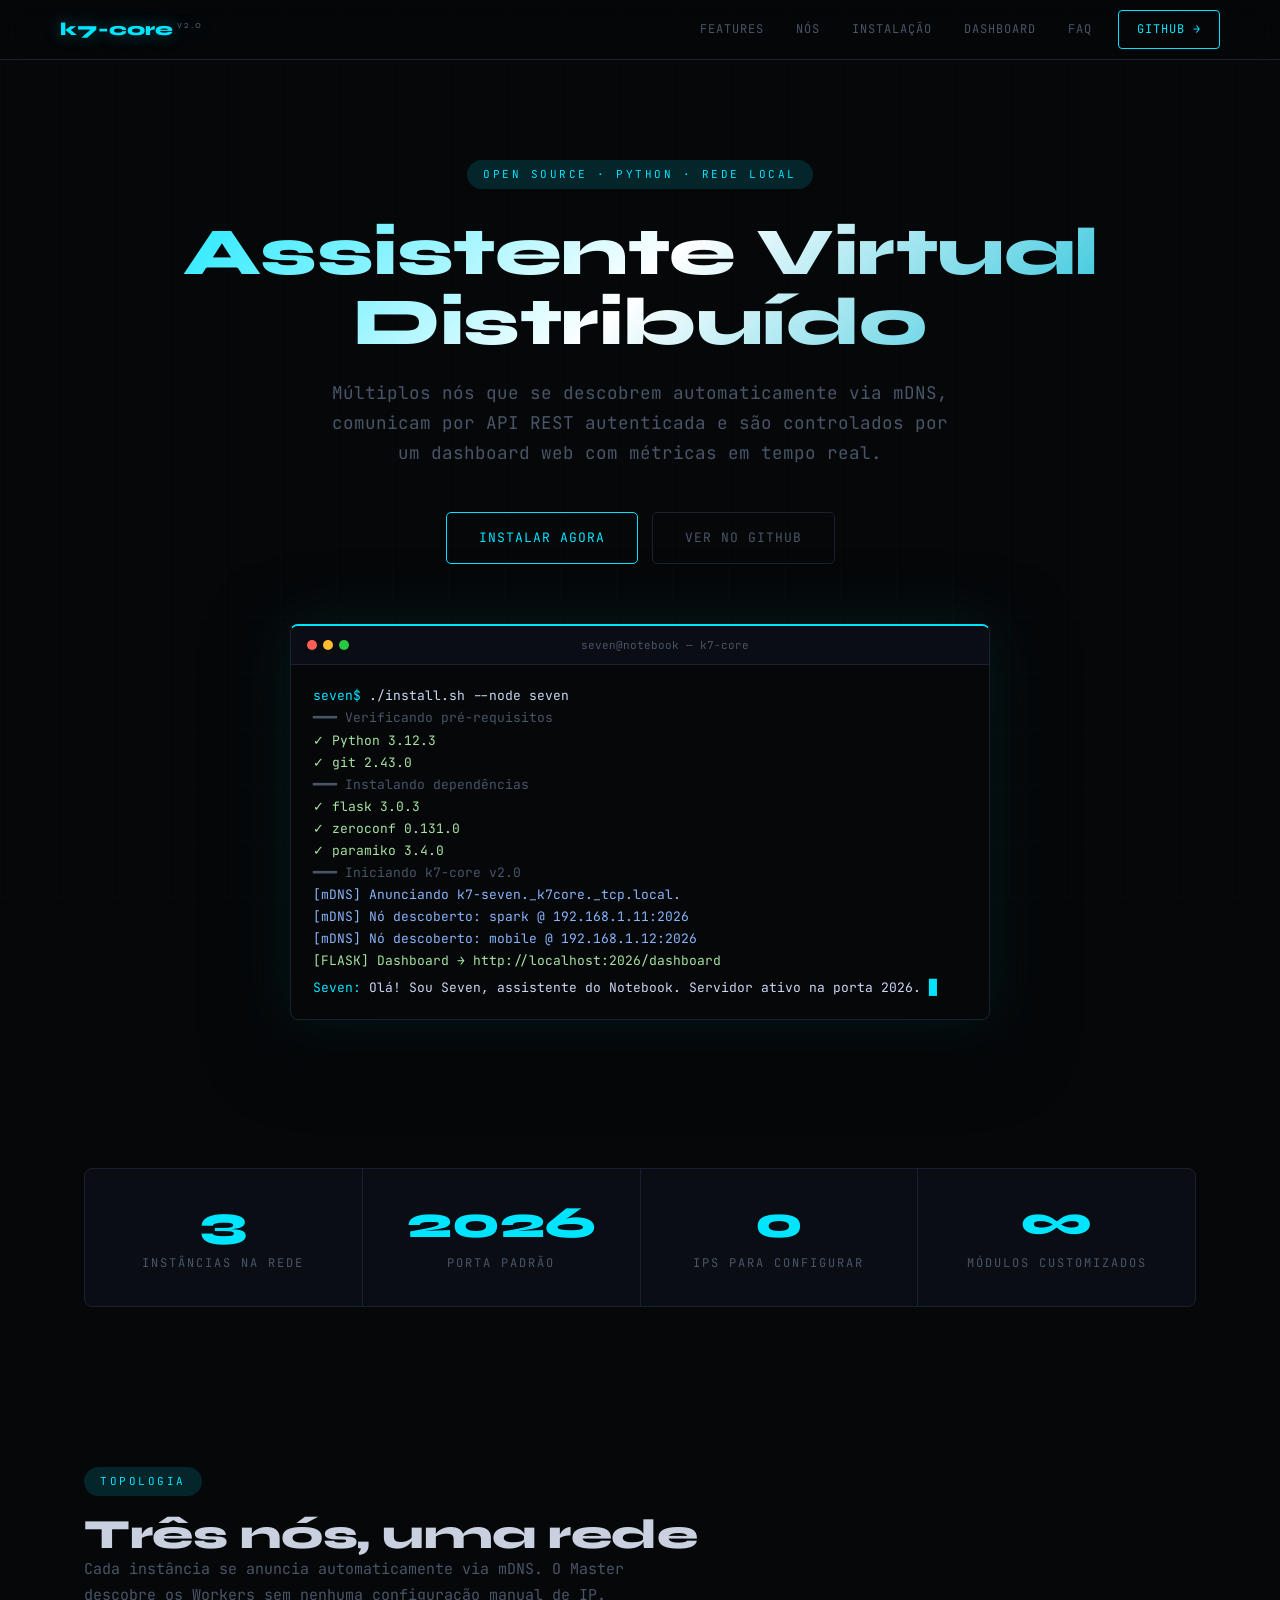
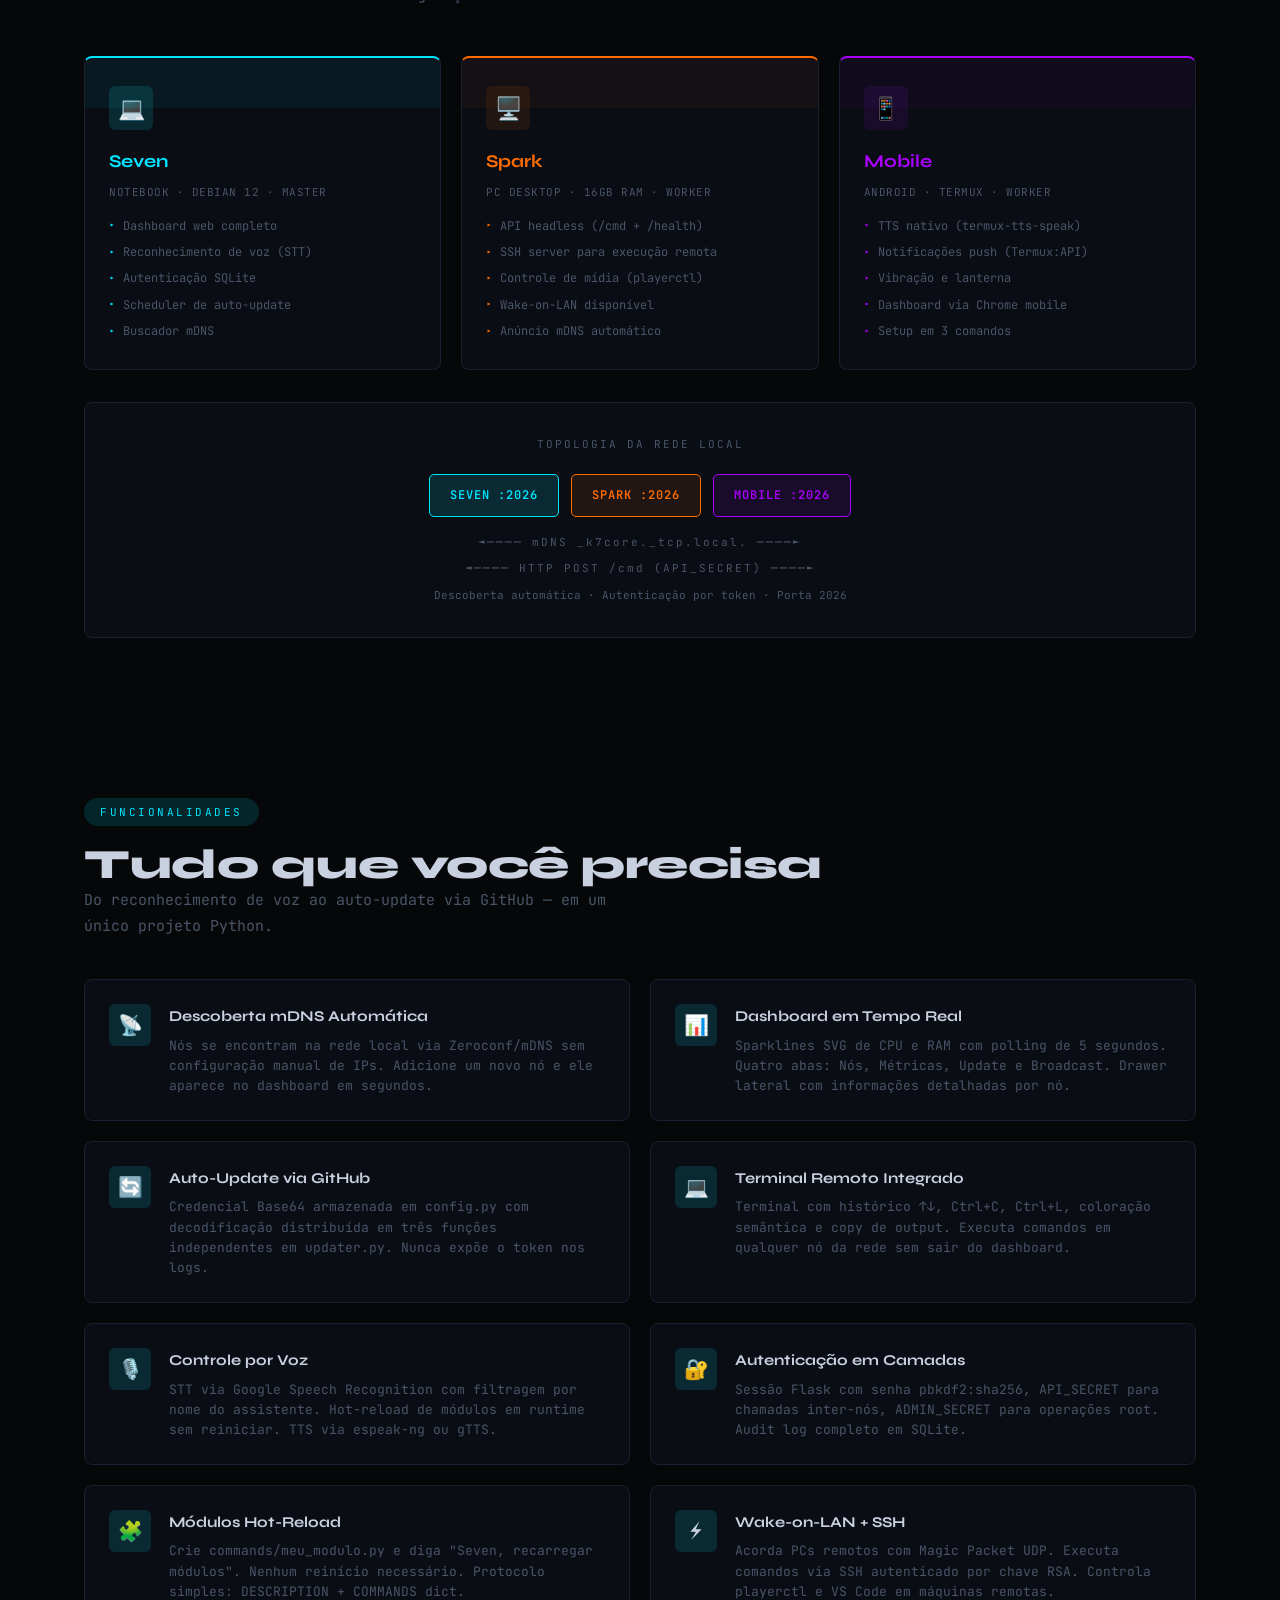
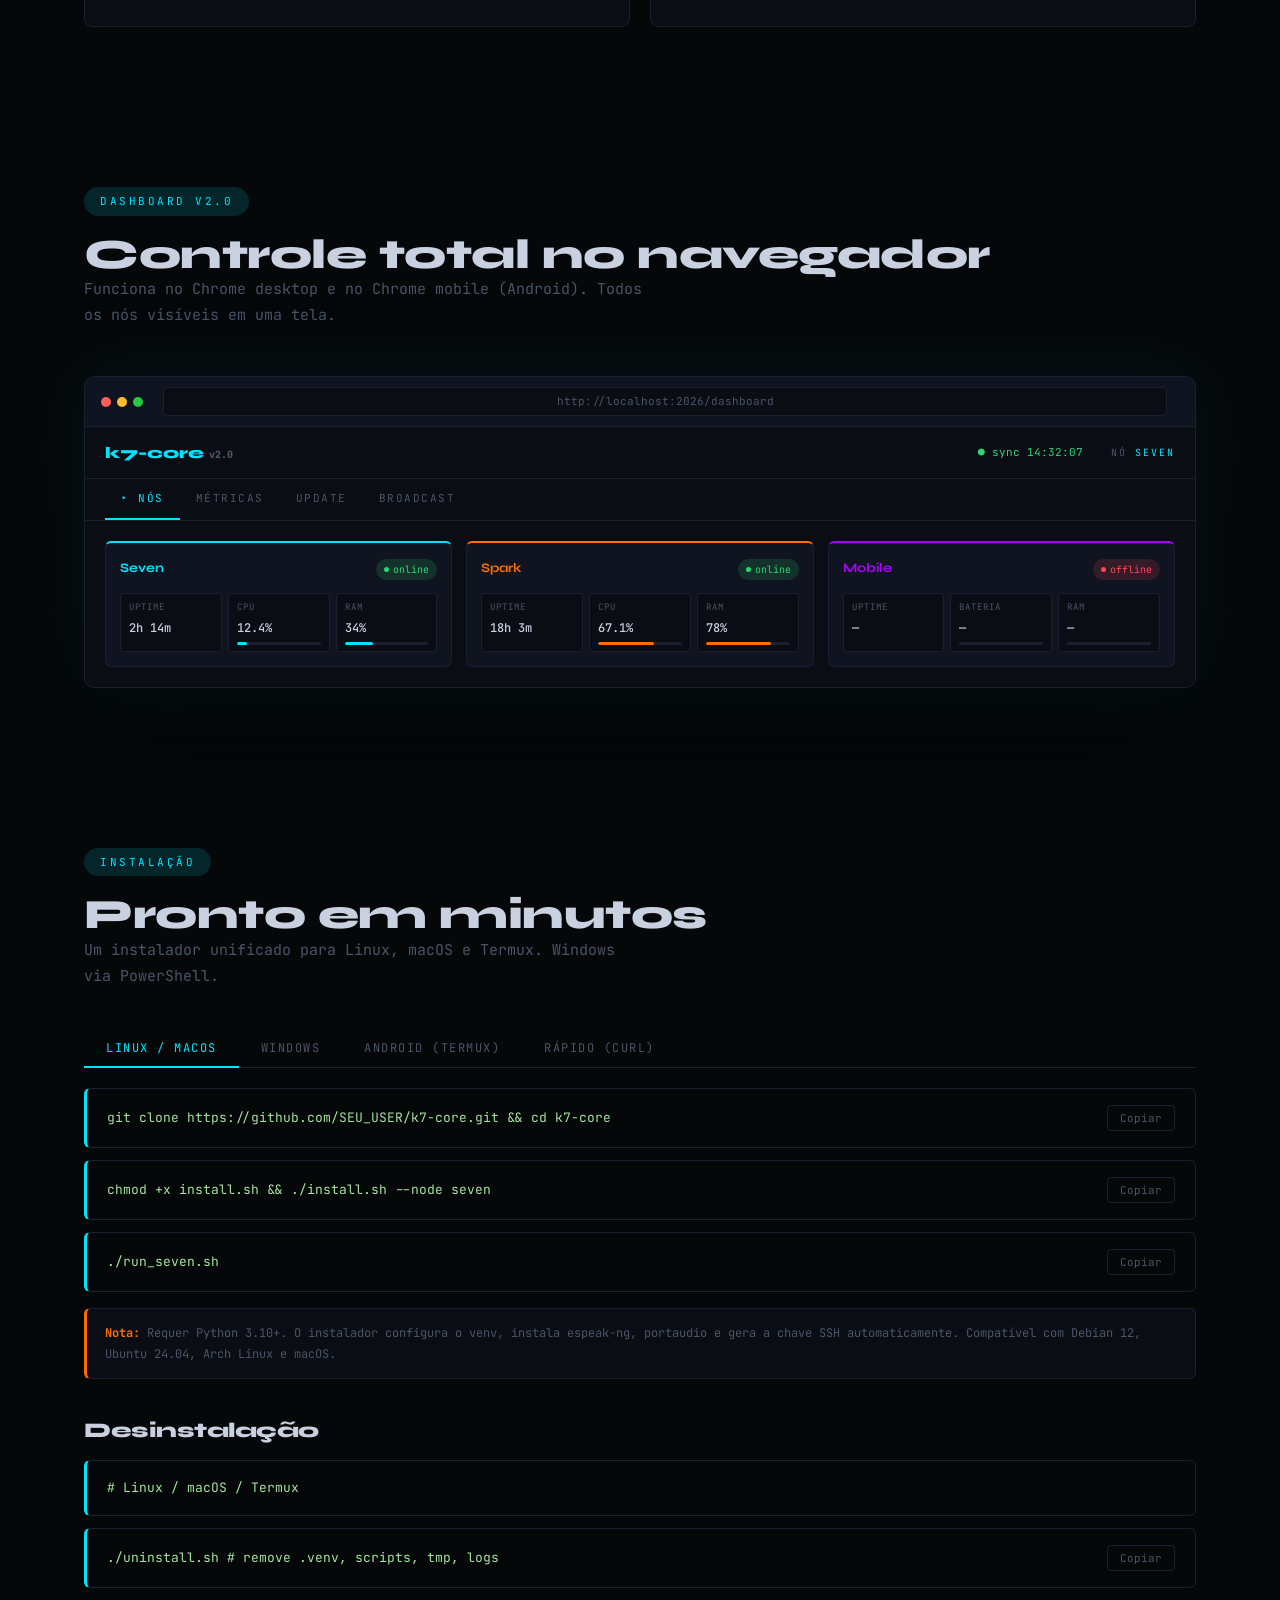
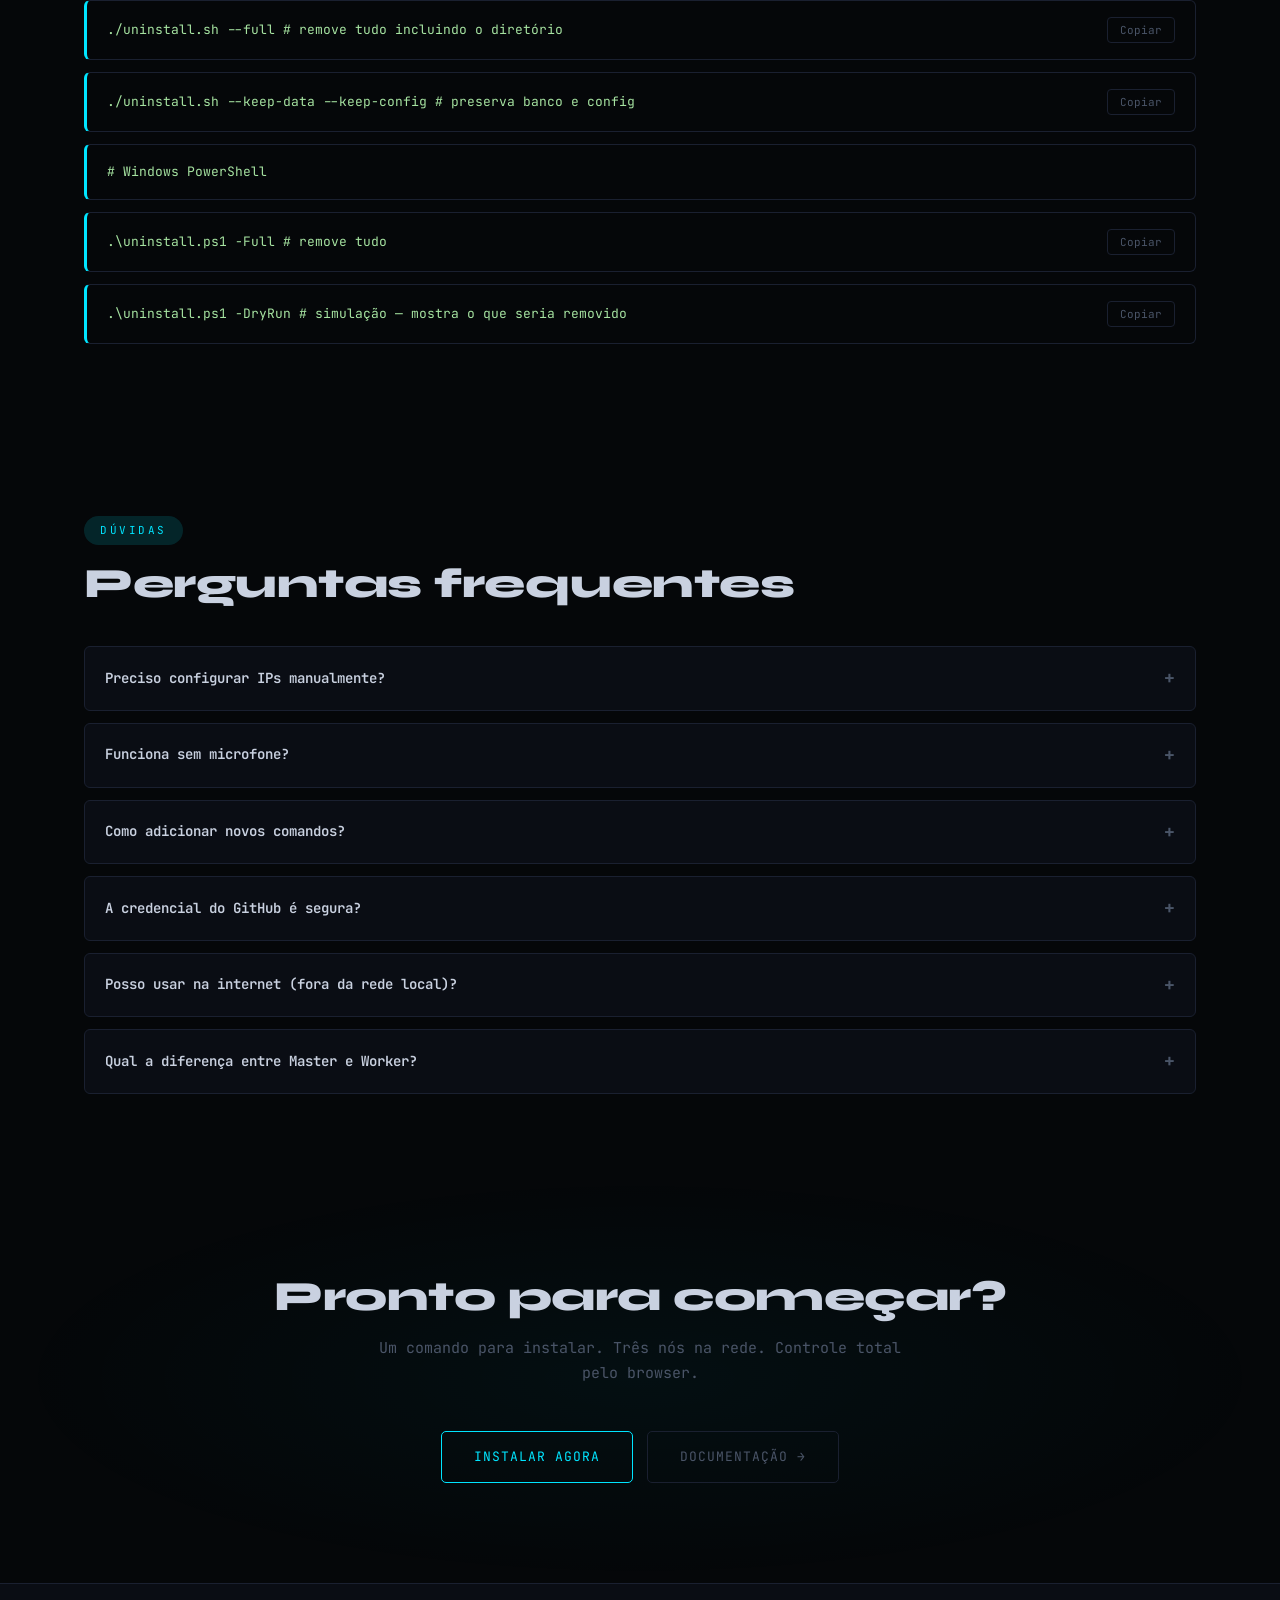
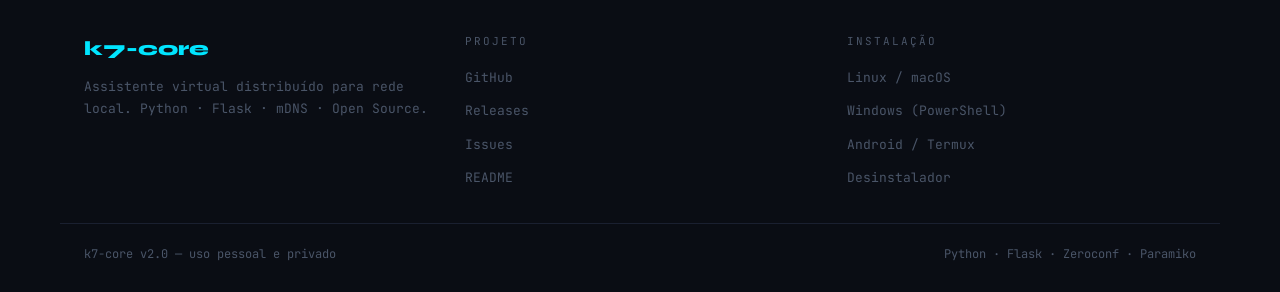
==== index.html @ 5fc17e89 "Add files via upload" ====
<!DOCTYPE html>
<html lang="pt-BR">
<head>
<meta charset="UTF-8">
<meta name="viewport" content="width=device-width, initial-scale=1.0">
<meta name="description" content="k7-core v2.0 — Assistente virtual distribuído com descoberta automática via mDNS, dashboard web em tempo real e auto-update via GitHub.">
<meta property="og:title" content="k7-core v2.0 — Assistente Virtual Distribuído">
<meta property="og:description" content="Sistema de assistentes de voz em rede local. mDNS discovery, dashboard web, terminal remoto, auto-update GitHub.">
<meta property="og:type" content="website">
<meta name="theme-color" content="#080a0f">
<title>k7-core v2.0 — Assistente Virtual Distribuído</title>
<link rel="preconnect" href="https://fonts.googleapis.com">
<link href="https://fonts.googleapis.com/css2?family=Syne:wght@400;600;700;800&family=JetBrains+Mono:wght@400;500;600&display=swap" rel="stylesheet">
<style>
/* ── Reset ── */
*,*::before,*::after{box-sizing:border-box;margin:0;padding:0}

/* ── Tokens ── */
:root{
  --bg:   #050709;
  --bg2:  #0a0d14;
  --bg3:  #0f1420;
  --cyan:    #00E5FF;
  --cyan-d:  #00B8D4;
  --cyan-g:  #00E5FF22;
  --orange:  #FF6D00;
  --orange-g:#FF6D0018;
  --violet:  #AA00FF;
  --violet-g:#AA00FF18;
  --text:    #c9d1e0;
  --muted:   #4a5568;
  --border:  #1a2030;
  --success: #2ed573;
  --danger:  #ff4757;
  --fh: 'Syne', sans-serif;
  --fm: 'JetBrains Mono', monospace;
}

html{scroll-behavior:smooth}
body{
  background:var(--bg);
  color:var(--text);
  font-family:var(--fm);
  font-size:15px;
  line-height:1.7;
  overflow-x:hidden;
}

/* ── Grid background ── */
body::before{
  content:'';
  position:fixed;inset:0;
  background-image:
    linear-gradient(rgba(0,229,255,.018) 1px, transparent 1px),
    linear-gradient(90deg, rgba(0,229,255,.018) 1px, transparent 1px);
  background-size:56px 56px;
  pointer-events:none;
  z-index:0;
}

/* ── Glows ── */
.glow-cyan   { box-shadow: 0 0 60px #00E5FF30, 0 0 120px #00E5FF10; }
.glow-orange { box-shadow: 0 0 60px #FF6D0030, 0 0 120px #FF6D0010; }
.glow-violet { box-shadow: 0 0 60px #AA00FF30, 0 0 120px #AA00FF10; }

/* ── Typography ── */
h1,h2,h3,h4{font-family:var(--fh);font-weight:800;letter-spacing:-.5px}
h1{font-size:clamp(2.4rem,6vw,4.2rem);line-height:1.05}
h2{font-size:clamp(1.6rem,4vw,2.6rem);line-height:1.1}
h3{font-size:1.3rem;line-height:1.2}
p{color:var(--muted);max-width:62ch}

a{color:var(--cyan);text-decoration:none}
a:hover{text-decoration:underline}

code,pre{font-family:var(--fm)}
pre{
  background:var(--bg2);border:1px solid var(--border);
  border-left:3px solid var(--cyan);
  border-radius:6px;padding:18px 20px;
  font-size:13px;line-height:1.6;
  overflow-x:auto;color:#a6e3a1;
}

/* ── Layout ── */
.container{max-width:1160px;margin:0 auto;padding:0 24px}
section{padding:80px 0;position:relative;z-index:1}

/* ── NAV ── */
nav{
  position:fixed;top:0;left:0;right:0;z-index:100;
  background:rgba(5,7,9,.85);border-bottom:1px solid var(--border);
  backdrop-filter:blur(12px);
  padding:0 24px;height:60px;
  display:flex;align-items:center;
}
.nav-inner{
  max-width:1160px;margin:0 auto;width:100%;
  display:flex;align-items:center;gap:0;
}
.nav-logo{
  font-family:var(--fh);font-weight:800;font-size:18px;
  color:var(--cyan);text-shadow:0 0 16px #00E5FF60;
  margin-right:auto;
}
.nav-logo sup{font-size:10px;letter-spacing:2px;color:var(--muted);font-weight:400;vertical-align:super;margin-left:4px}
.nav-links{display:flex;gap:4px;align-items:center}
.nav-links a{
  padding:7px 14px;border-radius:4px;
  font-size:12px;letter-spacing:1px;text-transform:uppercase;
  color:var(--muted);transition:color .2s,background .2s;
}
.nav-links a:hover{color:var(--text);background:var(--bg2);text-decoration:none}
.nav-btn{
  margin-left:12px;
  padding:8px 18px;border:1px solid var(--cyan);border-radius:4px;
  font-size:12px;letter-spacing:1px;text-transform:uppercase;
  color:var(--cyan);transition:all .2s;
}
.nav-btn:hover{background:var(--cyan-g);box-shadow:0 0 14px #00E5FF40;text-decoration:none}

/* ── HERO ── */
#hero{
  padding:160px 0 100px;
  text-align:center;
  position:relative;z-index:1;
}
.hero-label{
  display:inline-block;
  padding:5px 16px;margin-bottom:28px;
  border:1px solid var(--cyan)44;border-radius:20px;
  background:var(--cyan-g);
  font-size:11px;letter-spacing:2.5px;text-transform:uppercase;
  color:var(--cyan);
}
#hero h1{
  background:linear-gradient(135deg, var(--cyan) 0%, #fff 50%, var(--cyan-d) 100%);
  -webkit-background-clip:text;-webkit-text-fill-color:transparent;
  background-clip:text;
  margin-bottom:20px;
}
.hero-sub{
  font-size:1.1rem;color:var(--muted);
  max-width:58ch;margin:0 auto 44px;
}
.hero-ctas{display:flex;gap:14px;justify-content:center;flex-wrap:wrap}
.btn-primary{
  padding:14px 32px;border-radius:5px;
  background:transparent;border:1px solid var(--cyan);
  color:var(--cyan);font-family:var(--fm);font-size:13px;
  letter-spacing:1px;text-transform:uppercase;cursor:pointer;
  transition:all .25s;
}
.btn-primary:hover{
  background:var(--cyan-g);box-shadow:0 0 24px #00E5FF44;
  text-decoration:none;
}
.btn-secondary{
  padding:14px 32px;border-radius:5px;
  background:transparent;border:1px solid var(--border);
  color:var(--muted);font-family:var(--fm);font-size:13px;
  letter-spacing:1px;text-transform:uppercase;cursor:pointer;
  transition:all .25s;
}
.btn-secondary:hover{border-color:var(--text);color:var(--text);text-decoration:none}

/* Terminal hero */
.hero-terminal{
  margin:60px auto 0;max-width:700px;
  background:#050709;border:1px solid var(--border);
  border-top:2px solid var(--cyan);border-radius:8px;
  overflow:hidden;text-align:left;
  box-shadow:0 0 60px #00E5FF18,0 20px 80px rgba(0,0,0,.6);
}
.term-bar{
  background:var(--bg2);border-bottom:1px solid var(--border);
  padding:10px 16px;display:flex;align-items:center;gap:8px;
}
.term-dots{display:flex;gap:6px}
.term-dots span{width:10px;height:10px;border-radius:50%}
.term-dots span:nth-child(1){background:#ff5f57}
.term-dots span:nth-child(2){background:#febc2e}
.term-dots span:nth-child(3){background:#28c840}
.term-title-text{flex:1;text-align:center;font-size:11px;color:var(--muted)}
.term-body{padding:20px 22px;font-size:13px;line-height:1.7}
.t-prompt{color:var(--cyan)}
.t-cmd   {color:#cdd6f4}
.t-out   {color:#a6e3a1}
.t-out2  {color:#89b4fa}
.t-dim   {color:var(--muted)}
.t-warn  {color:#f9e2af}

/* ── NODES SECTION ── */
.nodes-grid{
  display:grid;
  grid-template-columns:repeat(3,1fr);
  gap:20px;margin-top:48px;
}
.node-card{
  border-radius:8px;padding:28px 24px;
  border:1px solid var(--border);
  border-top:2px solid;
  background:var(--bg2);
  transition:transform .2s,box-shadow .25s;
  position:relative;overflow:hidden;
}
.node-card::before{
  content:'';position:absolute;top:0;left:0;right:0;height:50px;
  opacity:.4;pointer-events:none;
}
.node-card:hover{transform:translateY(-3px)}
.node-card.cyan  {border-top-color:var(--cyan);  }
.node-card.cyan::before  {background:var(--cyan-g)}
.node-card.orange{border-top-color:var(--orange); }
.node-card.orange::before{background:var(--orange-g)}
.node-card.violet{border-top-color:var(--violet); }
.node-card.violet::before{background:var(--violet-g)}
.node-card:hover.cyan  {box-shadow:0 0 30px #00E5FF22}
.node-card:hover.orange{box-shadow:0 0 30px #FF6D0022}
.node-card:hover.violet{box-shadow:0 0 30px #AA00FF22}
.node-icon{
  width:44px;height:44px;border-radius:6px;
  display:flex;align-items:center;justify-content:center;
  font-size:22px;margin-bottom:16px;
}
.node-icon.cyan  {background:var(--cyan-g);color:var(--cyan)}
.node-icon.orange{background:var(--orange-g);color:var(--orange)}
.node-icon.violet{background:var(--violet-g);color:var(--violet)}
.node-name{font-family:var(--fh);font-weight:700;font-size:18px;margin-bottom:6px}
.node-name.cyan  {color:var(--cyan)}
.node-name.orange{color:var(--orange)}
.node-name.violet{color:var(--violet)}
.node-spec{font-size:11px;color:var(--muted);margin-bottom:14px;letter-spacing:.5px}
.node-features{list-style:none;display:flex;flex-direction:column;gap:6px}
.node-features li{font-size:12px;color:var(--muted);display:flex;align-items:center;gap:8px}
.node-features li::before{content:'▸';font-size:10px}
.node-features li.cyan::before  {color:var(--cyan)}
.node-features li.orange::before{color:var(--orange)}
.node-features li.violet::before{color:var(--violet)}

/* ── FEATURES ── */
.features-grid{
  display:grid;grid-template-columns:repeat(2,1fr);
  gap:20px;margin-top:48px;
}
.feature-card{
  background:var(--bg2);border:1px solid var(--border);
  border-radius:8px;padding:24px;
  display:flex;gap:18px;
  transition:border-color .2s;
}
.feature-card:hover{border-color:var(--cyan)66}
.feature-icon{
  width:42px;height:42px;flex-shrink:0;
  background:var(--cyan-g);border:1px solid var(--cyan)33;
  border-radius:6px;display:flex;align-items:center;justify-content:center;
  font-size:20px;
}
.feature-title{font-family:var(--fh);font-weight:700;font-size:15px;color:var(--text);margin-bottom:6px}
.feature-desc{font-size:13px;color:var(--muted);line-height:1.55}

/* ── ARQUITETURA ── */
.arch-diagram{
  background:var(--bg2);border:1px solid var(--border);
  border-radius:8px;padding:32px;margin-top:40px;
  text-align:center;
}
.arch-row{display:flex;justify-content:center;gap:12px;flex-wrap:wrap;margin-bottom:16px}
.arch-node{
  padding:10px 20px;border-radius:5px;
  font-size:12px;font-weight:600;letter-spacing:1px;
  text-transform:uppercase;border:1px solid;
}
.arch-node.cyan  {border-color:var(--cyan);  color:var(--cyan);  background:var(--cyan-g)}
.arch-node.orange{border-color:var(--orange);color:var(--orange);background:var(--orange-g)}
.arch-node.violet{border-color:var(--violet);color:var(--violet);background:var(--violet-g)}
.arch-conn{color:var(--muted);font-size:11px;letter-spacing:2px;margin:8px 0}
.arch-label{font-size:11px;color:var(--muted);margin-top:4px}

/* ── INSTALL TABS ── */
.install-tabs{margin-top:40px}
.tab-header{display:flex;border-bottom:1px solid var(--border);margin-bottom:20px}
.tab-btn{
  padding:10px 22px;border:none;background:none;
  font-family:var(--fm);font-size:12px;letter-spacing:1.5px;
  text-transform:uppercase;color:var(--muted);cursor:pointer;
  border-bottom:2px solid transparent;transition:all .2s;
  position:relative;top:1px;
}
.tab-btn.active{color:var(--cyan);border-bottom-color:var(--cyan)}
.tab-btn:hover{color:var(--text)}
.tab-content{display:none}
.tab-content.active{display:block}
.cmd-block{
  background:#050709;border:1px solid var(--border);
  border-left:3px solid var(--cyan);border-radius:6px;
  padding:16px 20px;display:flex;justify-content:space-between;
  align-items:center;gap:14px;margin-bottom:12px;
}
.cmd-block code{font-size:13px;color:#a6e3a1;flex:1;word-break:break-all}
.copy-btn{
  background:none;border:1px solid var(--border);color:var(--muted);
  font-family:var(--fm);font-size:11px;padding:5px 12px;
  border-radius:4px;cursor:pointer;flex-shrink:0;
  transition:all .2s;
}
.copy-btn:hover{border-color:var(--cyan);color:var(--cyan)}
.install-note{
  background:var(--bg2);border:1px solid var(--border);border-left:3px solid var(--orange);
  border-radius:6px;padding:14px 18px;margin-top:16px;
  font-size:12px;color:var(--muted);
}
.install-note strong{color:var(--orange)}

/* ── DASHBOARD PREVIEW ── */
.preview-wrap{
  margin-top:48px;position:relative;
}
.preview-frame{
  background:var(--bg2);border:1px solid var(--border);
  border-radius:10px;overflow:hidden;
  box-shadow:0 0 80px #00E5FF14,0 30px 100px rgba(0,0,0,.7);
}
.preview-bar{
  background:var(--bg3);border-bottom:1px solid var(--border);
  padding:10px 16px;display:flex;align-items:center;gap:8px;
}
.preview-dots{display:flex;gap:6px}
.preview-dots span{width:10px;height:10px;border-radius:50%}
.preview-dots span:nth-child(1){background:#ff5f57}
.preview-dots span:nth-child(2){background:#febc2e}
.preview-dots span:nth-child(3){background:#28c840}
.preview-url{
  flex:1;text-align:center;
  background:var(--bg2);border:1px solid var(--border);
  border-radius:4px;padding:4px 12px;
  font-size:11px;color:var(--muted);margin:0 12px;
}
.preview-content{padding:0}
/* Mini dashboard mockup */
.mock-topbar{
  background:var(--bg2);border-bottom:1px solid var(--border);
  padding:12px 20px;display:flex;align-items:center;gap:12px;
}
.mock-logo{font-family:var(--fh);font-weight:800;color:var(--cyan);font-size:16px}
.mock-tabs{display:flex;gap:0;border-bottom:1px solid var(--border);padding:0 20px}
.mock-tab{
  padding:10px 16px;font-size:11px;letter-spacing:1.5px;text-transform:uppercase;
  color:var(--muted);border-bottom:2px solid transparent;
}
.mock-tab.active{color:var(--cyan);border-bottom-color:var(--cyan)}
.mock-cards{
  display:grid;grid-template-columns:repeat(3,1fr);gap:14px;padding:20px;
}
.mock-card{
  background:var(--bg3);border:1px solid var(--border);
  border-top:2px solid;border-radius:6px;padding:14px;
}
.mock-card.c{border-top-color:var(--cyan)}
.mock-card.o{border-top-color:var(--orange)}
.mock-card.v{border-top-color:var(--violet)}
.mock-card-name{font-family:var(--fh);font-weight:700;font-size:13px;margin-bottom:4px}
.mock-card-name.c{color:var(--cyan)}
.mock-card-name.o{color:var(--orange)}
.mock-card-name.v{color:var(--violet)}
.mock-badge{
  display:inline-flex;align-items:center;gap:4px;
  font-size:10px;padding:2px 8px;border-radius:20px;
}
.mock-badge.on{background:rgba(46,213,115,.15);color:var(--success)}
.mock-badge.off{background:rgba(255,71,87,.15);color:var(--danger)}
.mock-dot{width:5px;height:5px;border-radius:50%;background:currentColor}
.mock-stats{display:grid;grid-template-columns:repeat(3,1fr);gap:6px;margin-top:10px}
.mock-stat{background:var(--bg2);border:1px solid var(--border);border-radius:3px;padding:6px 8px}
.mock-stat-label{font-size:9px;letter-spacing:1px;text-transform:uppercase;color:var(--muted);margin-bottom:3px}
.mock-stat-val{font-size:12px;font-weight:500;color:var(--text)}
.mock-bar{height:3px;background:var(--border);border-radius:2px;margin-top:3px;overflow:hidden}
.mock-bar-fill{height:100%;border-radius:2px}

/* ── STATS ── */
.stats-grid{
  display:grid;grid-template-columns:repeat(4,1fr);
  gap:1px;background:var(--border);
  border:1px solid var(--border);border-radius:8px;
  overflow:hidden;margin-top:48px;
}
.stat-box{
  background:var(--bg2);padding:32px 24px;text-align:center;
}
.stat-num{
  font-family:var(--fh);font-weight:800;
  font-size:2.8rem;line-height:1;
  color:var(--cyan);margin-bottom:8px;
}
.stat-lbl{font-size:12px;letter-spacing:2px;text-transform:uppercase;color:var(--muted)}

/* ── FAQ ── */
.faq-list{margin-top:40px;display:flex;flex-direction:column;gap:12px}
.faq-item{
  background:var(--bg2);border:1px solid var(--border);
  border-radius:6px;overflow:hidden;
}
.faq-q{
  padding:16px 20px;cursor:pointer;
  display:flex;justify-content:space-between;align-items:center;
  font-weight:600;color:var(--text);font-size:14px;
  user-select:none;transition:color .2s;
}
.faq-q:hover{color:var(--cyan)}
.faq-q::after{content:'+';font-size:18px;color:var(--muted);transition:transform .2s}
.faq-item.open .faq-q::after{content:'−'}
.faq-a{
  display:none;padding:0 20px 16px;
  font-size:13px;color:var(--muted);line-height:1.7;
}
.faq-item.open .faq-a{display:block}

/* ── CTA ── */
#cta{
  text-align:center;padding:100px 0;
  background:radial-gradient(ellipse at center,#00E5FF0a 0%,transparent 70%);
}
#cta h2{color:var(--text);margin-bottom:16px}
#cta p{margin:0 auto 44px;color:var(--muted)}

/* ── FOOTER ── */
footer{
  background:var(--bg2);border-top:1px solid var(--border);
  padding:48px 0 28px;position:relative;z-index:1;
}
.footer-inner{
  max-width:1160px;margin:0 auto;padding:0 24px;
  display:grid;grid-template-columns:1fr 1fr 1fr;gap:32px;
}
.footer-logo{font-family:var(--fh);font-weight:800;font-size:20px;color:var(--cyan);margin-bottom:10px}
.footer-desc{font-size:13px;color:var(--muted);line-height:1.7}
.footer-col-title{font-size:11px;letter-spacing:2px;text-transform:uppercase;color:var(--muted);margin-bottom:14px}
.footer-links{list-style:none;display:flex;flex-direction:column;gap:8px}
.footer-links li a{font-size:13px;color:var(--muted);transition:color .2s}
.footer-links li a:hover{color:var(--cyan);text-decoration:none}
.footer-bottom{
  max-width:1160px;margin:32px auto 0;padding:20px 24px 0;
  border-top:1px solid var(--border);
  display:flex;justify-content:space-between;align-items:center;
  font-size:12px;color:var(--muted);flex-wrap:wrap;gap:8px;
}

/* ── Responsive ── */
@media(max-width:900px){
  .nodes-grid{grid-template-columns:1fr}
  .features-grid{grid-template-columns:1fr}
  .stats-grid{grid-template-columns:repeat(2,1fr)}
  .footer-inner{grid-template-columns:1fr}
  .mock-cards{grid-template-columns:1fr}
}
@media(max-width:640px){
  nav{padding:0 16px}
  .nav-links{display:none}
  section{padding:56px 0}
  #hero{padding:120px 0 70px}
  .hero-ctas{flex-direction:column;align-items:center}
  .stats-grid{grid-template-columns:1fr 1fr}
  .footer-bottom{flex-direction:column;text-align:center}
}

/* ── Animations ── */
@keyframes fadeUp{from{opacity:0;transform:translateY(24px)}to{opacity:1;transform:translateY(0)}}
@keyframes blink{0%,100%{opacity:1}50%{opacity:0}}
.caret{animation:blink 1s step-end infinite;color:var(--cyan)}
[data-aos]{opacity:0;transform:translateY(24px);transition:opacity .5s ease,transform .5s ease}
[data-aos].visible{opacity:1;transform:translateY(0)}
</style>
</head>
<body>

<!-- ══ NAV ══════════════════════════════════════════════════════════════ -->
<nav>
  <div class="nav-inner">
    <div class="nav-logo">k7-core<sup>v2.0</sup></div>
    <div class="nav-links">
      <a href="#features">Features</a>
      <a href="#nodes">Nós</a>
      <a href="#install">Instalação</a>
      <a href="#dashboard">Dashboard</a>
      <a href="#faq">FAQ</a>
    </div>
    <a href="https://github.com/SEU_USER/k7-core" class="nav-btn" target="_blank">GitHub →</a>
  </div>
</nav>

<!-- ══ HERO ═════════════════════════════════════════════════════════════ -->
<section id="hero">
  <div class="container">
    <div class="hero-label">Open Source · Python · Rede Local</div>
    <h1>Assistente Virtual<br>Distribuído</h1>
    <p class="hero-sub">
      Múltiplos nós que se descobrem automaticamente via mDNS, comunicam por API REST
      autenticada e são controlados por um dashboard web com métricas em tempo real.
    </p>
    <div class="hero-ctas">
      <a href="#install" class="btn-primary">Instalar agora</a>
      <a href="https://github.com/SEU_USER/k7-core" class="btn-secondary" target="_blank">Ver no GitHub</a>
    </div>

    <!-- Terminal animado -->
    <div class="hero-terminal">
      <div class="term-bar">
        <div class="term-dots"><span></span><span></span><span></span></div>
        <div class="term-title-text">seven@notebook — k7-core</div>
      </div>
      <div class="term-body">
        <div><span class="t-prompt">seven$</span> <span class="t-cmd">./install.sh --node seven</span></div>
        <div class="t-dim">━━━ Verificando pré-requisitos</div>
        <div class="t-out">  ✓ Python 3.12.3</div>
        <div class="t-out">  ✓ git 2.43.0</div>
        <div class="t-dim">━━━ Instalando dependências</div>
        <div class="t-out">  ✓ flask 3.0.3</div>
        <div class="t-out">  ✓ zeroconf 0.131.0</div>
        <div class="t-out">  ✓ paramiko 3.4.0</div>
        <div class="t-dim">━━━ Iniciando k7-core v2.0</div>
        <div class="t-out2">  [mDNS] Anunciando k7-seven._k7core._tcp.local.</div>
        <div class="t-out2">  [mDNS] Nó descoberto: spark @ 192.168.1.11:2026</div>
        <div class="t-out2">  [mDNS] Nó descoberto: mobile @ 192.168.1.12:2026</div>
        <div class="t-out">  [FLASK] Dashboard → http://localhost:2026/dashboard</div>
        <div style="margin-top:4px">
          <span class="t-prompt">Seven:</span>
          <span class="t-cmd"> Olá! Sou Seven, assistente do Notebook. Servidor ativo na porta 2026.</span>
          <span class="caret">█</span>
        </div>
      </div>
    </div>
  </div>
</section>

<!-- ══ STATS ═════════════════════════════════════════════════════════════ -->
<section style="padding:0 0 80px">
  <div class="container">
    <div class="stats-grid" data-aos>
      <div class="stat-box"><div class="stat-num">3</div><div class="stat-lbl">Instâncias na rede</div></div>
      <div class="stat-box"><div class="stat-num">2026</div><div class="stat-lbl">Porta padrão</div></div>
      <div class="stat-box"><div class="stat-num">0</div><div class="stat-lbl">IPs para configurar</div></div>
      <div class="stat-box"><div class="stat-num">∞</div><div class="stat-lbl">Módulos customizados</div></div>
    </div>
  </div>
</section>

<!-- ══ NÓS ══════════════════════════════════════════════════════════════ -->
<section id="nodes">
  <div class="container">
    <div data-aos>
      <div class="hero-label" style="display:inline-block;margin-bottom:16px">Topologia</div>
      <h2>Três nós, uma rede</h2>
      <p>Cada instância se anuncia automaticamente via mDNS. O Master descobre os
         Workers sem nenhuma configuração manual de IP.</p>
    </div>
    <div class="nodes-grid">

      <div class="node-card cyan" data-aos>
        <div class="node-icon cyan">💻</div>
        <div class="node-name cyan">Seven</div>
        <div class="node-spec">NOTEBOOK · DEBIAN 12 · MASTER</div>
        <ul class="node-features">
          <li class="cyan">Dashboard web completo</li>
          <li class="cyan">Reconhecimento de voz (STT)</li>
          <li class="cyan">Autenticação SQLite</li>
          <li class="cyan">Scheduler de auto-update</li>
          <li class="cyan">Buscador mDNS</li>
        </ul>
      </div>

      <div class="node-card orange" data-aos>
        <div class="node-icon orange">🖥️</div>
        <div class="node-name orange">Spark</div>
        <div class="node-spec">PC DESKTOP · 16GB RAM · WORKER</div>
        <ul class="node-features">
          <li class="orange">API headless (/cmd + /health)</li>
          <li class="orange">SSH server para execução remota</li>
          <li class="orange">Controle de mídia (playerctl)</li>
          <li class="orange">Wake-on-LAN disponível</li>
          <li class="orange">Anúncio mDNS automático</li>
        </ul>
      </div>

      <div class="node-card violet" data-aos>
        <div class="node-icon violet">📱</div>
        <div class="node-name violet">Mobile</div>
        <div class="node-spec">ANDROID · TERMUX · WORKER</div>
        <ul class="node-features">
          <li class="violet">TTS nativo (termux-tts-speak)</li>
          <li class="violet">Notificações push (Termux:API)</li>
          <li class="violet">Vibração e lanterna</li>
          <li class="violet">Dashboard via Chrome mobile</li>
          <li class="violet">Setup em 3 comandos</li>
        </ul>
      </div>

    </div>

    <!-- Diagrama de rede -->
    <div class="arch-diagram" data-aos style="margin-top:32px">
      <div style="font-size:11px;letter-spacing:2px;text-transform:uppercase;color:var(--muted);margin-bottom:20px">Topologia da rede local</div>
      <div class="arch-row">
        <div class="arch-node cyan">Seven :2026</div>
        <div class="arch-node orange">Spark :2026</div>
        <div class="arch-node violet">Mobile :2026</div>
      </div>
      <div class="arch-conn">◄──── mDNS _k7core._tcp.local. ────►</div>
      <div class="arch-conn">◄──── HTTP POST /cmd (API_SECRET) ────►</div>
      <div class="arch-label">Descoberta automática · Autenticação por token · Porta 2026</div>
    </div>
  </div>
</section>

<!-- ══ FEATURES ══════════════════════════════════════════════════════════ -->
<section id="features">
  <div class="container">
    <div data-aos>
      <div class="hero-label" style="display:inline-block;margin-bottom:16px">Funcionalidades</div>
      <h2>Tudo que você precisa</h2>
      <p>Do reconhecimento de voz ao auto-update via GitHub — em um único projeto Python.</p>
    </div>
    <div class="features-grid" style="margin-top:40px">

      <div class="feature-card" data-aos>
        <div class="feature-icon">📡</div>
        <div>
          <div class="feature-title">Descoberta mDNS Automática</div>
          <div class="feature-desc">Nós se encontram na rede local via Zeroconf/mDNS sem configuração manual de IPs. Adicione um novo nó e ele aparece no dashboard em segundos.</div>
        </div>
      </div>

      <div class="feature-card" data-aos>
        <div class="feature-icon">📊</div>
        <div>
          <div class="feature-title">Dashboard em Tempo Real</div>
          <div class="feature-desc">Sparklines SVG de CPU e RAM com polling de 5 segundos. Quatro abas: Nós, Métricas, Update e Broadcast. Drawer lateral com informações detalhadas por nó.</div>
        </div>
      </div>

      <div class="feature-card" data-aos>
        <div class="feature-icon">🔄</div>
        <div>
          <div class="feature-title">Auto-Update via GitHub</div>
          <div class="feature-desc">Credencial Base64 armazenada em config.py com decodificação distribuída em três funções independentes em updater.py. Nunca expõe o token nos logs.</div>
        </div>
      </div>

      <div class="feature-card" data-aos>
        <div class="feature-icon">💻</div>
        <div>
          <div class="feature-title">Terminal Remoto Integrado</div>
          <div class="feature-desc">Terminal com histórico ↑↓, Ctrl+C, Ctrl+L, coloração semântica e copy de output. Executa comandos em qualquer nó da rede sem sair do dashboard.</div>
        </div>
      </div>

      <div class="feature-card" data-aos>
        <div class="feature-icon">🎙️</div>
        <div>
          <div class="feature-title">Controle por Voz</div>
          <div class="feature-desc">STT via Google Speech Recognition com filtragem por nome do assistente. Hot-reload de módulos em runtime sem reiniciar. TTS via espeak-ng ou gTTS.</div>
        </div>
      </div>

      <div class="feature-card" data-aos>
        <div class="feature-icon">🔐</div>
        <div>
          <div class="feature-title">Autenticação em Camadas</div>
          <div class="feature-desc">Sessão Flask com senha pbkdf2:sha256, API_SECRET para chamadas inter-nós, ADMIN_SECRET para operações root. Audit log completo em SQLite.</div>
        </div>
      </div>

      <div class="feature-card" data-aos>
        <div class="feature-icon">🧩</div>
        <div>
          <div class="feature-title">Módulos Hot-Reload</div>
          <div class="feature-desc">Crie commands/meu_modulo.py e diga "Seven, recarregar módulos". Nenhum reinício necessário. Protocolo simples: DESCRIPTION + COMMANDS dict.</div>
        </div>
      </div>

      <div class="feature-card" data-aos>
        <div class="feature-icon">⚡</div>
        <div>
          <div class="feature-title">Wake-on-LAN + SSH</div>
          <div class="feature-desc">Acorda PCs remotos com Magic Packet UDP. Executa comandos via SSH autenticado por chave RSA. Controla playerctl e VS Code em máquinas remotas.</div>
        </div>
      </div>

    </div>
  </div>
</section>

<!-- ══ DASHBOARD PREVIEW ═════════════════════════════════════════════════ -->
<section id="dashboard">
  <div class="container">
    <div data-aos>
      <div class="hero-label" style="display:inline-block;margin-bottom:16px">Dashboard v2.0</div>
      <h2>Controle total no navegador</h2>
      <p>Funciona no Chrome desktop e no Chrome mobile (Android). Todos os nós visíveis em uma tela.</p>
    </div>

    <div class="preview-wrap" data-aos>
      <div class="preview-frame">
        <div class="preview-bar">
          <div class="preview-dots"><span></span><span></span><span></span></div>
          <div class="preview-url">http://localhost:2026/dashboard</div>
        </div>

        <!-- Mockup do dashboard -->
        <div style="background:var(--bg2)">
          <!-- Topbar -->
          <div class="mock-topbar">
            <div class="mock-logo">k7-core <span style="font-size:10px;color:var(--muted);font-family:var(--fm)">v2.0</span></div>
            <div style="flex:1"></div>
            <div style="font-size:11px;color:var(--success);margin-right:16px">● sync 14:32:07</div>
            <div style="font-size:10px;color:var(--muted);letter-spacing:2px">NÓ <span style="color:var(--cyan)">SEVEN</span></div>
          </div>
          <!-- Tabs -->
          <div class="mock-tabs">
            <div class="mock-tab active">▸ Nós</div>
            <div class="mock-tab">Métricas</div>
            <div class="mock-tab">Update</div>
            <div class="mock-tab">Broadcast</div>
          </div>
          <!-- Cards -->
          <div class="mock-cards">
            <div class="mock-card c">
              <div style="display:flex;justify-content:space-between;align-items:center;margin-bottom:10px">
                <div class="mock-card-name c">Seven</div>
                <div class="mock-badge on"><div class="mock-dot"></div>online</div>
              </div>
              <div class="mock-stats">
                <div class="mock-stat"><div class="mock-stat-label">Uptime</div><div class="mock-stat-val">2h 14m</div></div>
                <div class="mock-stat"><div class="mock-stat-label">CPU</div><div class="mock-stat-val">12.4%</div><div class="mock-bar"><div class="mock-bar-fill" style="width:12%;background:var(--cyan)"></div></div></div>
                <div class="mock-stat"><div class="mock-stat-label">RAM</div><div class="mock-stat-val">34%</div><div class="mock-bar"><div class="mock-bar-fill" style="width:34%;background:var(--cyan)"></div></div></div>
              </div>
            </div>
            <div class="mock-card o">
              <div style="display:flex;justify-content:space-between;align-items:center;margin-bottom:10px">
                <div class="mock-card-name o">Spark</div>
                <div class="mock-badge on"><div class="mock-dot"></div>online</div>
              </div>
              <div class="mock-stats">
                <div class="mock-stat"><div class="mock-stat-label">Uptime</div><div class="mock-stat-val">18h 3m</div></div>
                <div class="mock-stat"><div class="mock-stat-label">CPU</div><div class="mock-stat-val">67.1%</div><div class="mock-bar"><div class="mock-bar-fill" style="width:67%;background:var(--orange)"></div></div></div>
                <div class="mock-stat"><div class="mock-stat-label">RAM</div><div class="mock-stat-val">78%</div><div class="mock-bar"><div class="mock-bar-fill" style="width:78%;background:var(--orange)"></div></div></div>
              </div>
            </div>
            <div class="mock-card v">
              <div style="display:flex;justify-content:space-between;align-items:center;margin-bottom:10px">
                <div class="mock-card-name v">Mobile</div>
                <div class="mock-badge off"><div class="mock-dot"></div>offline</div>
              </div>
              <div class="mock-stats">
                <div class="mock-stat"><div class="mock-stat-label">Uptime</div><div class="mock-stat-val">—</div></div>
                <div class="mock-stat"><div class="mock-stat-label">Bateria</div><div class="mock-stat-val">—</div><div class="mock-bar"><div class="mock-bar-fill" style="width:0%;background:var(--violet)"></div></div></div>
                <div class="mock-stat"><div class="mock-stat-label">RAM</div><div class="mock-stat-val">—</div><div class="mock-bar"><div class="mock-bar-fill" style="width:0%;background:var(--violet)"></div></div></div>
              </div>
            </div>
          </div>
        </div>
      </div>
    </div>
  </div>
</section>

<!-- ══ INSTALL ═══════════════════════════════════════════════════════════ -->
<section id="install">
  <div class="container">
    <div data-aos>
      <div class="hero-label" style="display:inline-block;margin-bottom:16px">Instalação</div>
      <h2>Pronto em minutos</h2>
      <p>Um instalador unificado para Linux, macOS e Termux. Windows via PowerShell.</p>
    </div>

    <div class="install-tabs" data-aos>
      <div class="tab-header">
        <button class="tab-btn active" onclick="showTab(event,'linux')">Linux / macOS</button>
        <button class="tab-btn"        onclick="showTab(event,'windows')">Windows</button>
        <button class="tab-btn"        onclick="showTab(event,'android')">Android (Termux)</button>
        <button class="tab-btn"        onclick="showTab(event,'docker')">Rápido (curl)</button>
      </div>

      <div class="tab-content active" id="tab-linux">
        <div class="cmd-block">
          <code>git clone https://github.com/SEU_USER/k7-core.git && cd k7-core</code>
          <button class="copy-btn" onclick="copyCmd(this,'git clone https://github.com/SEU_USER/k7-core.git && cd k7-core')">Copiar</button>
        </div>
        <div class="cmd-block">
          <code>chmod +x install.sh && ./install.sh --node seven</code>
          <button class="copy-btn" onclick="copyCmd(this,'chmod +x install.sh && ./install.sh --node seven')">Copiar</button>
        </div>
        <div class="cmd-block">
          <code>./run_seven.sh</code>
          <button class="copy-btn" onclick="copyCmd(this,'./run_seven.sh')">Copiar</button>
        </div>
        <div class="install-note">
          <strong>Nota:</strong> Requer Python 3.10+. O instalador configura o venv, instala espeak-ng, portaudio e gera a chave SSH automaticamente. Compatível com Debian 12, Ubuntu 24.04, Arch Linux e macOS.
        </div>
      </div>

      <div class="tab-content" id="tab-windows">
        <div class="cmd-block">
          <code>Set-ExecutionPolicy -Scope Process -ExecutionPolicy Bypass</code>
          <button class="copy-btn" onclick="copyCmd(this,'Set-ExecutionPolicy -Scope Process -ExecutionPolicy Bypass')">Copiar</button>
        </div>
        <div class="cmd-block">
          <code>.\install.ps1 -Node seven</code>
          <button class="copy-btn" onclick="copyCmd(this,'.\install.ps1 -Node seven')">Copiar</button>
        </div>
        <div class="cmd-block">
          <code>.\run_seven.bat</code>
          <button class="copy-btn" onclick="copyCmd(this,'.\run_seven.bat')">Copiar</button>
        </div>
        <div class="install-note">
          <strong>Nota:</strong> Execute o PowerShell como Administrador. O instalador usa winget para instalar dependências, cria atalho no Desktop e opcionalmente registra o serviço Windows via NSSM.
        </div>
      </div>

      <div class="tab-content" id="tab-android">
        <div class="cmd-block">
          <code>pkg install python git && git clone https://github.com/SEU_USER/k7-core.git</code>
          <button class="copy-btn" onclick="copyCmd(this,'pkg install python git && git clone https://github.com/SEU_USER/k7-core.git')">Copiar</button>
        </div>
        <div class="cmd-block">
          <code>cd k7-core && chmod +x install.sh && ./install.sh --termux</code>
          <button class="copy-btn" onclick="copyCmd(this,'cd k7-core && chmod +x install.sh && ./install.sh --termux')">Copiar</button>
        </div>
        <div class="cmd-block">
          <code>python core.py</code>
          <button class="copy-btn" onclick="copyCmd(this,'python core.py')">Copiar</button>
        </div>
        <div class="install-note">
          <strong>Nota:</strong> Instale o app <strong>Termux:API</strong> pela F-Droid para TTS, vibração e notificações. NODE_TYPE é definido automaticamente como "mobile".
        </div>
      </div>

      <div class="tab-content" id="tab-docker">
        <div class="cmd-block">
          <code>curl -fsSL https://raw.githubusercontent.com/SEU_USER/k7-core/main/install.sh | bash</code>
          <button class="copy-btn" onclick="copyCmd(this,'curl -fsSL https://raw.githubusercontent.com/SEU_USER/k7-core/main/install.sh | bash')">Copiar</button>
        </div>
        <div class="cmd-block">
          <code>curl -fsSL https://raw.githubusercontent.com/SEU_USER/k7-core/main/install.sh | bash -s -- --node spark --no-voice</code>
          <button class="copy-btn" onclick="copyCmd(this,'curl -fsSL https://raw.githubusercontent.com/SEU_USER/k7-core/main/install.sh | bash -s -- --node spark --no-voice')">Copiar</button>
        </div>
        <div class="install-note">
          <strong>Instalação headless (Worker):</strong> use <strong>--no-voice</strong> para pular PyAudio e espeak. Ideal para servidores sem interface gráfica. O Worker ainda aceita comandos remotos pela API.
        </div>
      </div>
    </div>

    <!-- Desinstalação -->
    <div data-aos style="margin-top:40px">
      <h3 style="margin-bottom:16px;color:var(--text)">Desinstalação</h3>
      <div class="cmd-block">
        <code># Linux / macOS / Termux</code>
      </div>
      <div class="cmd-block">
        <code>./uninstall.sh                  # remove .venv, scripts, tmp, logs</code>
        <button class="copy-btn" onclick="copyCmd(this,'./uninstall.sh')">Copiar</button>
      </div>
      <div class="cmd-block">
        <code>./uninstall.sh --full           # remove tudo incluindo o diretório</code>
        <button class="copy-btn" onclick="copyCmd(this,'./uninstall.sh --full')">Copiar</button>
      </div>
      <div class="cmd-block">
        <code>./uninstall.sh --keep-data --keep-config   # preserva banco e config</code>
        <button class="copy-btn" onclick="copyCmd(this,'./uninstall.sh --keep-data --keep-config')">Copiar</button>
      </div>
      <div class="cmd-block" style="margin-top:12px">
        <code># Windows PowerShell</code>
      </div>
      <div class="cmd-block">
        <code>.\uninstall.ps1 -Full           # remove tudo</code>
        <button class="copy-btn" onclick="copyCmd(this,'.\uninstall.ps1 -Full')">Copiar</button>
      </div>
      <div class="cmd-block">
        <code>.\uninstall.ps1 -DryRun         # simulação — mostra o que seria removido</code>
        <button class="copy-btn" onclick="copyCmd(this,'.\uninstall.ps1 -DryRun')">Copiar</button>
      </div>
    </div>
  </div>
</section>

<!-- ══ FAQ ═══════════════════════════════════════════════════════════════ -->
<section id="faq">
  <div class="container">
    <div data-aos>
      <div class="hero-label" style="display:inline-block;margin-bottom:16px">Dúvidas</div>
      <h2>Perguntas frequentes</h2>
    </div>
    <div class="faq-list" data-aos>

      <div class="faq-item">
        <div class="faq-q" onclick="toggleFaq(this)">Preciso configurar IPs manualmente?</div>
        <div class="faq-a">Não. Com mDNS funcionando (padrão em redes domésticas), todos os nós se descobrem automaticamente. O campo "ip" em NETWORK_NODES pode ficar vazio. Configure IPs estáticos apenas como fallback em redes que bloqueiam mDNS.</div>
      </div>

      <div class="faq-item">
        <div class="faq-q" onclick="toggleFaq(this)">Funciona sem microfone?</div>
        <div class="faq-a">Sim. Sem microfone o sistema entra em modo texto (input pelo teclado) ou modo servidor (apenas API REST). Todos os comandos disponíveis por voz também estão disponíveis via dashboard web e API curl.</div>
      </div>

      <div class="faq-item">
        <div class="faq-q" onclick="toggleFaq(this)">Como adicionar novos comandos?</div>
        <div class="faq-a">Crie um arquivo .py em commands/ com um dicionário COMMANDS mapeando strings para funções. Depois diga "Seven, recarregar módulos" — o novo comando fica disponível imediatamente sem reiniciar.</div>
      </div>

      <div class="faq-item">
        <div class="faq-q" onclick="toggleFaq(this)">A credencial do GitHub é segura?</div>
        <div class="faq-a">O token é armazenado como Base64 opaco em config.py. A decodificação está distribuída em três funções independentes em updater.py (linhas ~63, ~101 e ~160), sem função auxiliar central. O token nunca aparece em logs — é mascarado por _redact() antes de qualquer saída. Recomendamos usar um Fine-grained PAT com acesso apenas ao repositório k7-core.</div>
      </div>

      <div class="faq-item">
        <div class="faq-q" onclick="toggleFaq(this)">Posso usar na internet (fora da rede local)?</div>
        <div class="faq-a">O k7-core foi projetado para redes locais. Para acesso externo, use uma VPN (WireGuard ou Tailscale) — isso é mais seguro do que expor a porta 2026 diretamente na internet. Nunca exponha o dashboard sem HTTPS em redes públicas.</div>
      </div>

      <div class="faq-item">
        <div class="faq-q" onclick="toggleFaq(this)">Qual a diferença entre Master e Worker?</div>
        <div class="faq-a">O Master sobe o dashboard completo com autenticação, banco SQLite, todas as rotas /api/* e o buscador mDNS. O Worker sobe apenas /cmd e /health — headless, sem templates HTML. Configure com NODE_MODE="worker" ou ENABLE_DASHBOARD=False.</div>
      </div>

    </div>
  </div>
</section>

<!-- ══ CTA ═══════════════════════════════════════════════════════════════ -->
<section id="cta">
  <div class="container">
    <h2>Pronto para começar?</h2>
    <p>Um comando para instalar. Três nós na rede. Controle total pelo browser.</p>
    <div class="hero-ctas" style="margin-top:0">
      <a href="#install" class="btn-primary">Instalar agora</a>
      <a href="https://github.com/SEU_USER/k7-core" class="btn-secondary" target="_blank">Documentação →</a>
    </div>
  </div>
</section>

<!-- ══ FOOTER ════════════════════════════════════════════════════════════ -->
<footer>
  <div class="footer-inner">
    <div>
      <div class="footer-logo">k7-core</div>
      <div class="footer-desc">Assistente virtual distribuído para rede local. Python · Flask · mDNS · Open Source.</div>
    </div>
    <div>
      <div class="footer-col-title">Projeto</div>
      <ul class="footer-links">
        <li><a href="https://github.com/SEU_USER/k7-core" target="_blank">GitHub</a></li>
        <li><a href="https://github.com/SEU_USER/k7-core/releases" target="_blank">Releases</a></li>
        <li><a href="https://github.com/SEU_USER/k7-core/issues" target="_blank">Issues</a></li>
        <li><a href="https://github.com/SEU_USER/k7-core/blob/main/README.md" target="_blank">README</a></li>
      </ul>
    </div>
    <div>
      <div class="footer-col-title">Instalação</div>
      <ul class="footer-links">
        <li><a href="#install">Linux / macOS</a></li>
        <li><a href="#install">Windows (PowerShell)</a></li>
        <li><a href="#install">Android / Termux</a></li>
        <li><a href="#install">Desinstalador</a></li>
      </ul>
    </div>
  </div>
  <div class="footer-bottom">
    <div>k7-core v2.0 — uso pessoal e privado</div>
    <div>Python · Flask · Zeroconf · Paramiko</div>
  </div>
</footer>

<script>
// ── Tab switcher ──────────────────────────────────────────────────────────────
function showTab(e, id) {
  document.querySelectorAll('.tab-content').forEach(t => t.classList.remove('active'));
  document.querySelectorAll('.tab-btn').forEach(b => b.classList.remove('active'));
  document.getElementById('tab-' + id).classList.add('active');
  e.target.classList.add('active');
}

// ── Copy command ──────────────────────────────────────────────────────────────
function copyCmd(btn, text) {
  navigator.clipboard.writeText(text).then(() => {
    const orig = btn.textContent;
    btn.textContent = '✓ Copiado';
    btn.style.color = 'var(--success)';
    btn.style.borderColor = 'var(--success)';
    setTimeout(() => {
      btn.textContent = orig;
      btn.style.color = '';
      btn.style.borderColor = '';
    }, 2000);
  }).catch(() => {
    const ta = document.createElement('textarea');
    ta.value = text;
    document.body.appendChild(ta);
    ta.select();
    document.execCommand('copy');
    ta.remove();
    btn.textContent = '✓ Copiado';
    setTimeout(() => btn.textContent = 'Copiar', 2000);
  });
}

// ── FAQ accordion ─────────────────────────────────────────────────────────────
function toggleFaq(el) {
  const item = el.parentElement;
  item.classList.toggle('open');
}

// ── Scroll animations ─────────────────────────────────────────────────────────
const obs = new IntersectionObserver(
  entries => entries.forEach(e => {
    if (e.isIntersecting) { e.target.classList.add('visible'); obs.unobserve(e.target); }
  }),
  { threshold: 0.1, rootMargin: '0px 0px -60px 0px' }
);
document.querySelectorAll('[data-aos]').forEach((el, i) => {
  el.style.transitionDelay = (i % 4) * 0.08 + 's';
  obs.observe(el);
});

// ── Smooth nav ────────────────────────────────────────────────────────────────
document.querySelectorAll('a[href^="#"]').forEach(a => {
  a.addEventListener('click', e => {
    const target = document.querySelector(a.getAttribute('href'));
    if (target) {
      e.preventDefault();
      target.scrollIntoView({ behavior: 'smooth', block: 'start' });
    }
  });
});

// ── Nav active link ───────────────────────────────────────────────────────────
const sections = document.querySelectorAll('section[id]');
window.addEventListener('scroll', () => {
  const scrollY = window.scrollY + 80;
  sections.forEach(sec => {
    const top = sec.offsetTop, h = sec.offsetHeight;
    const navLink = document.querySelector(`.nav-links a[href="#${sec.id}"]`);
    if (navLink) {
      if (scrollY >= top && scrollY < top + h)
        navLink.style.color = 'var(--cyan)';
      else
        navLink.style.color = '';
    }
  });
}, { passive: true });
</script>
</body>
</html>
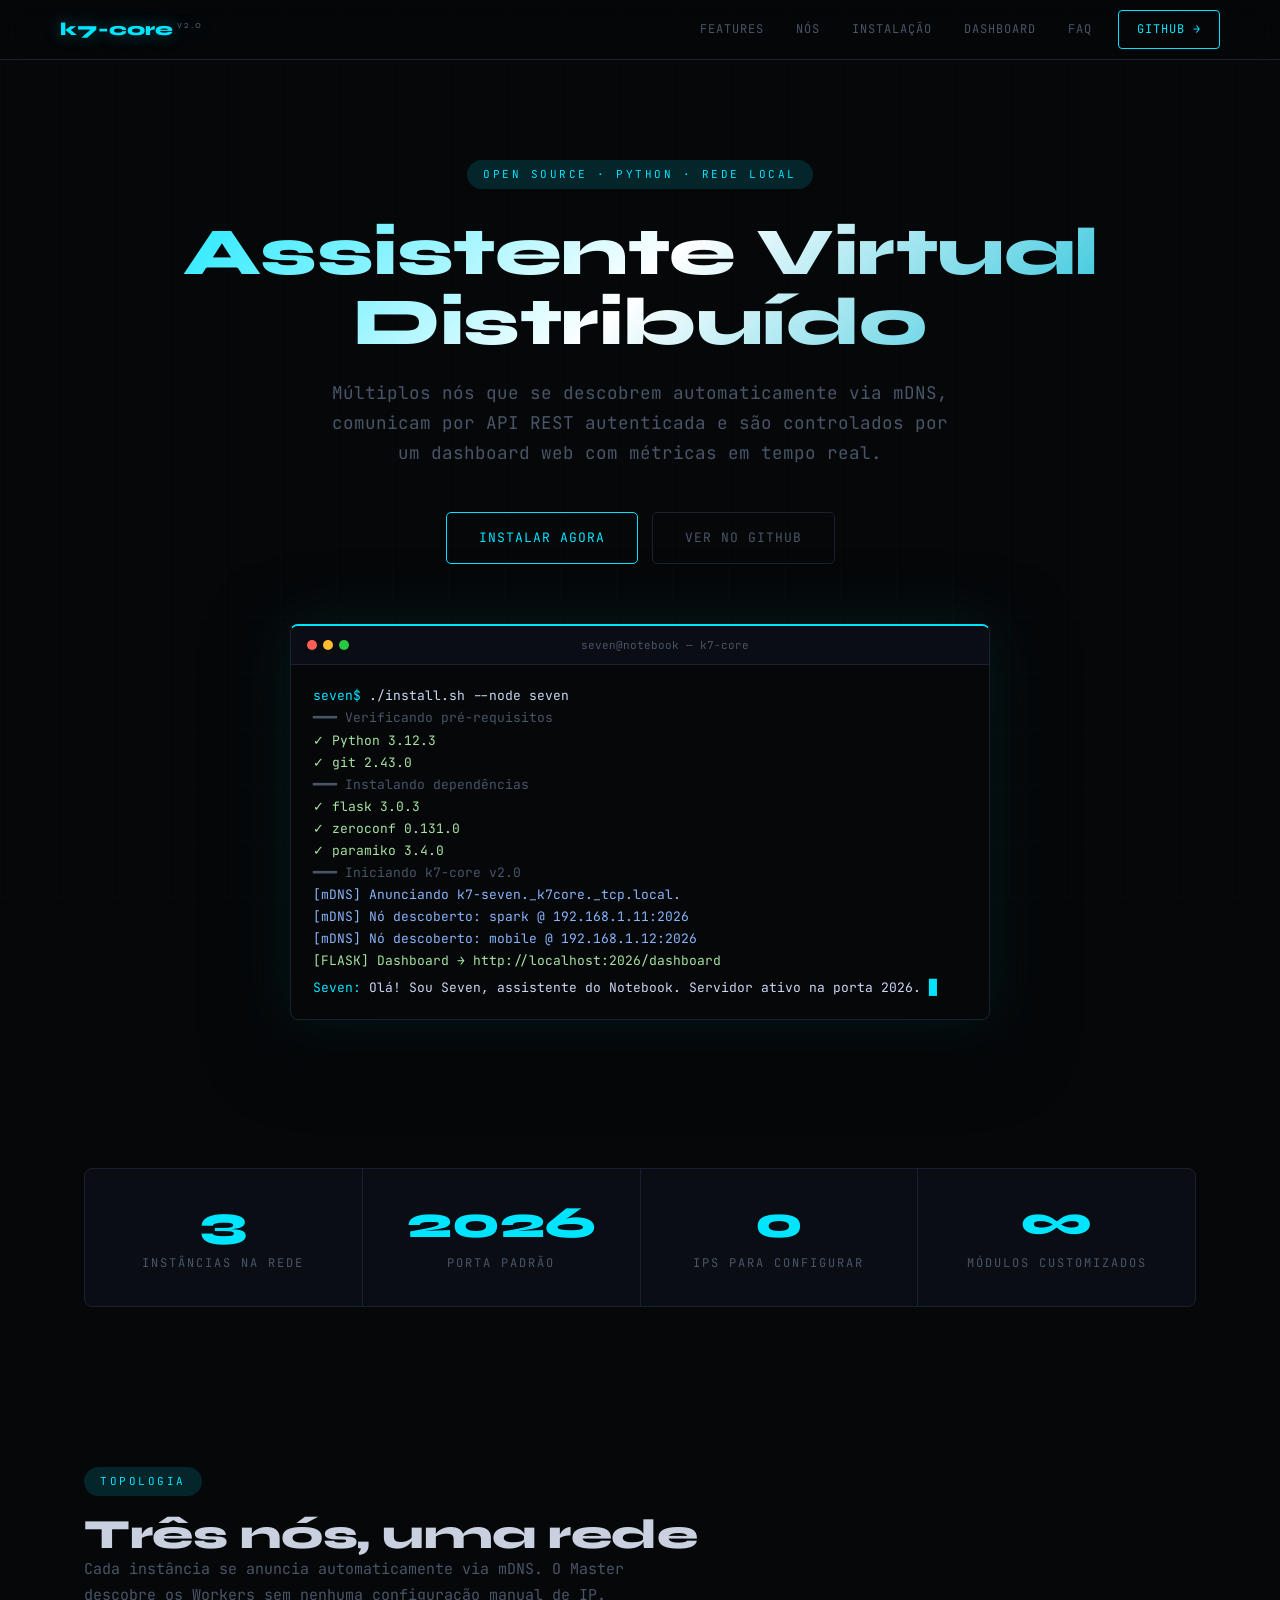
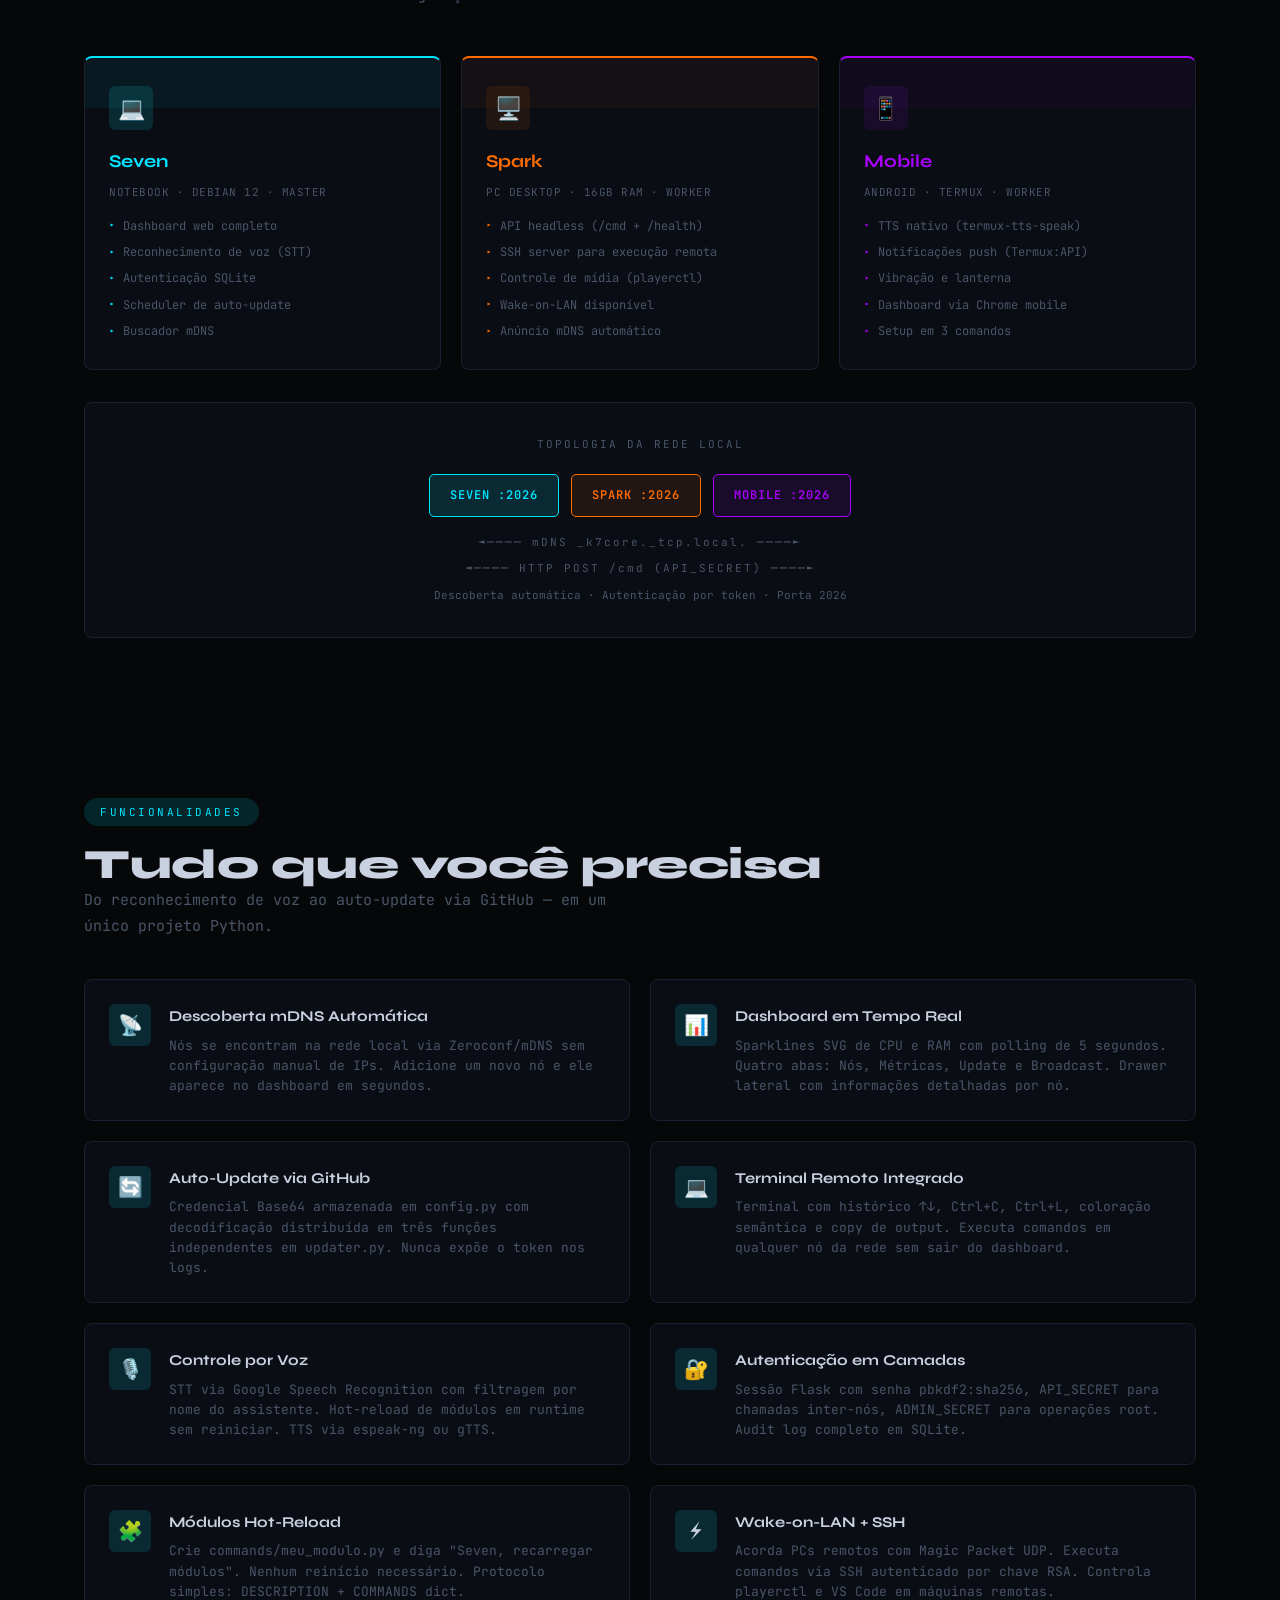
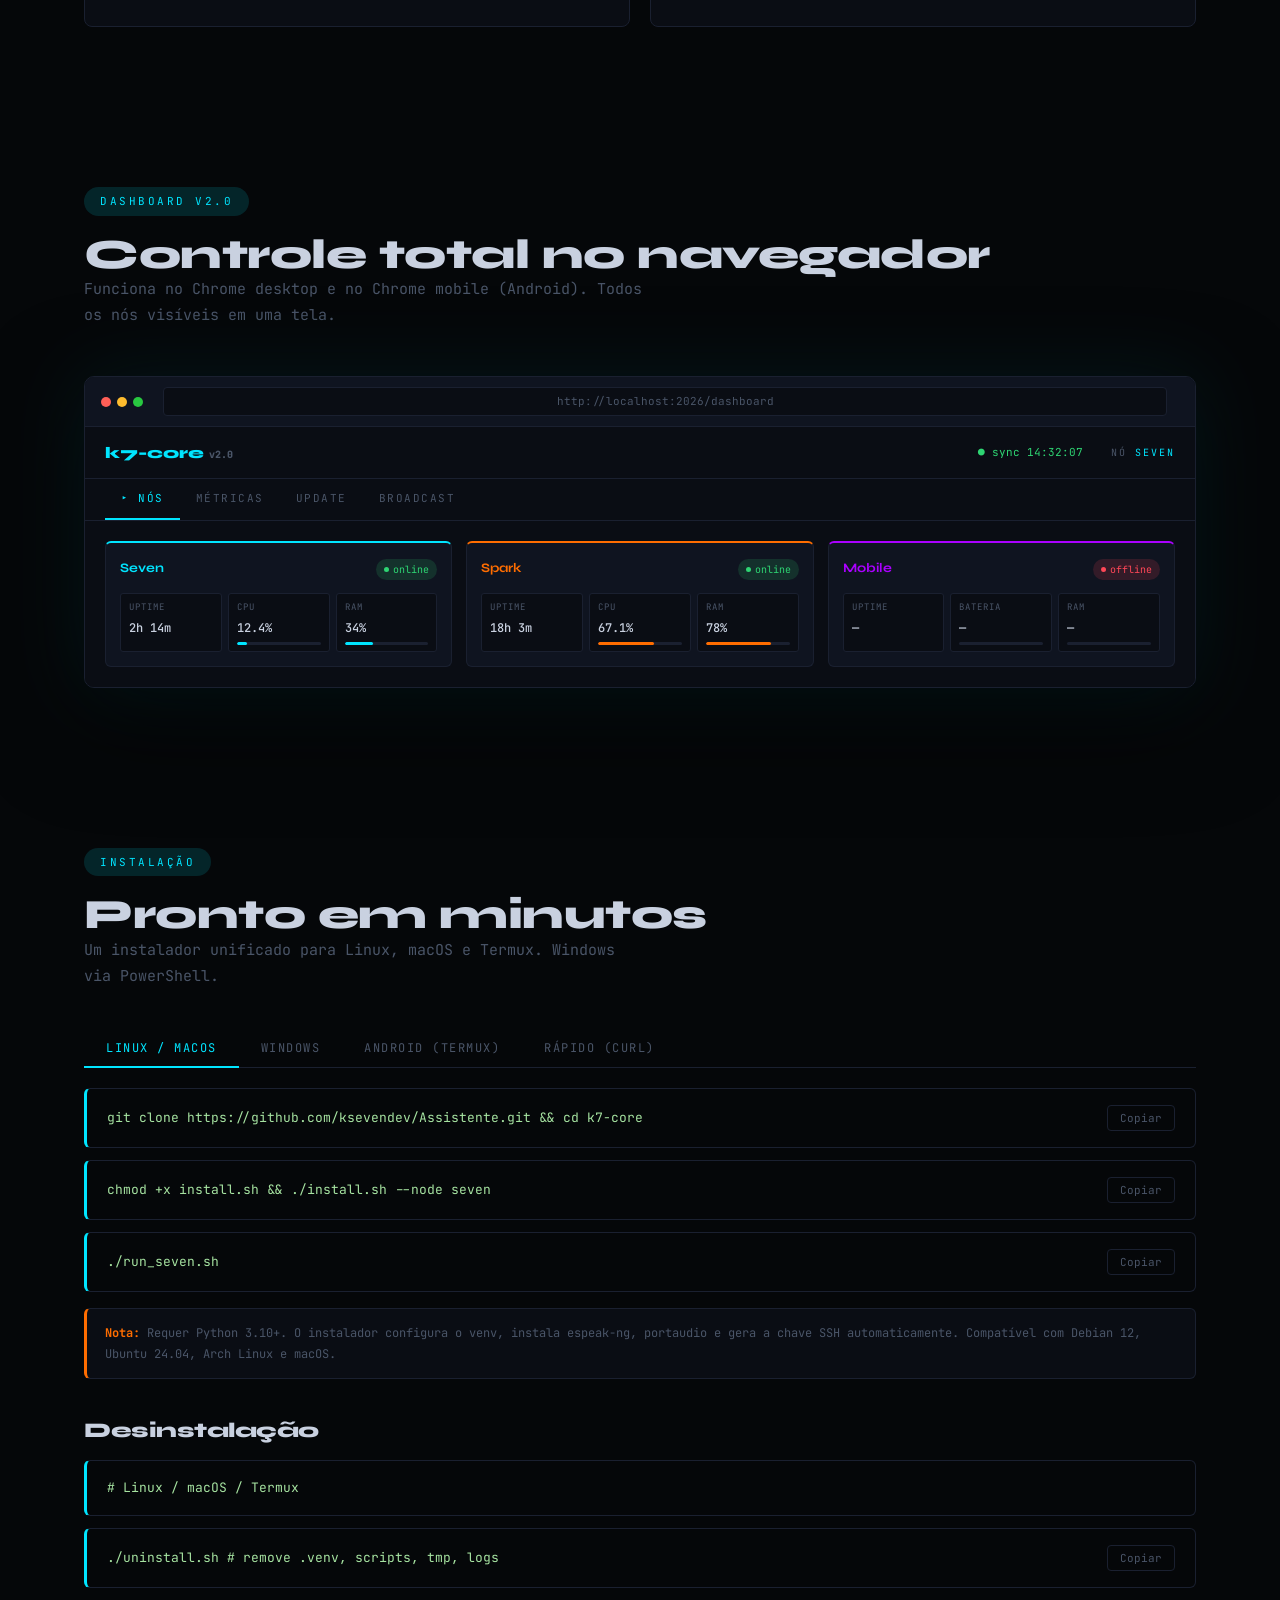
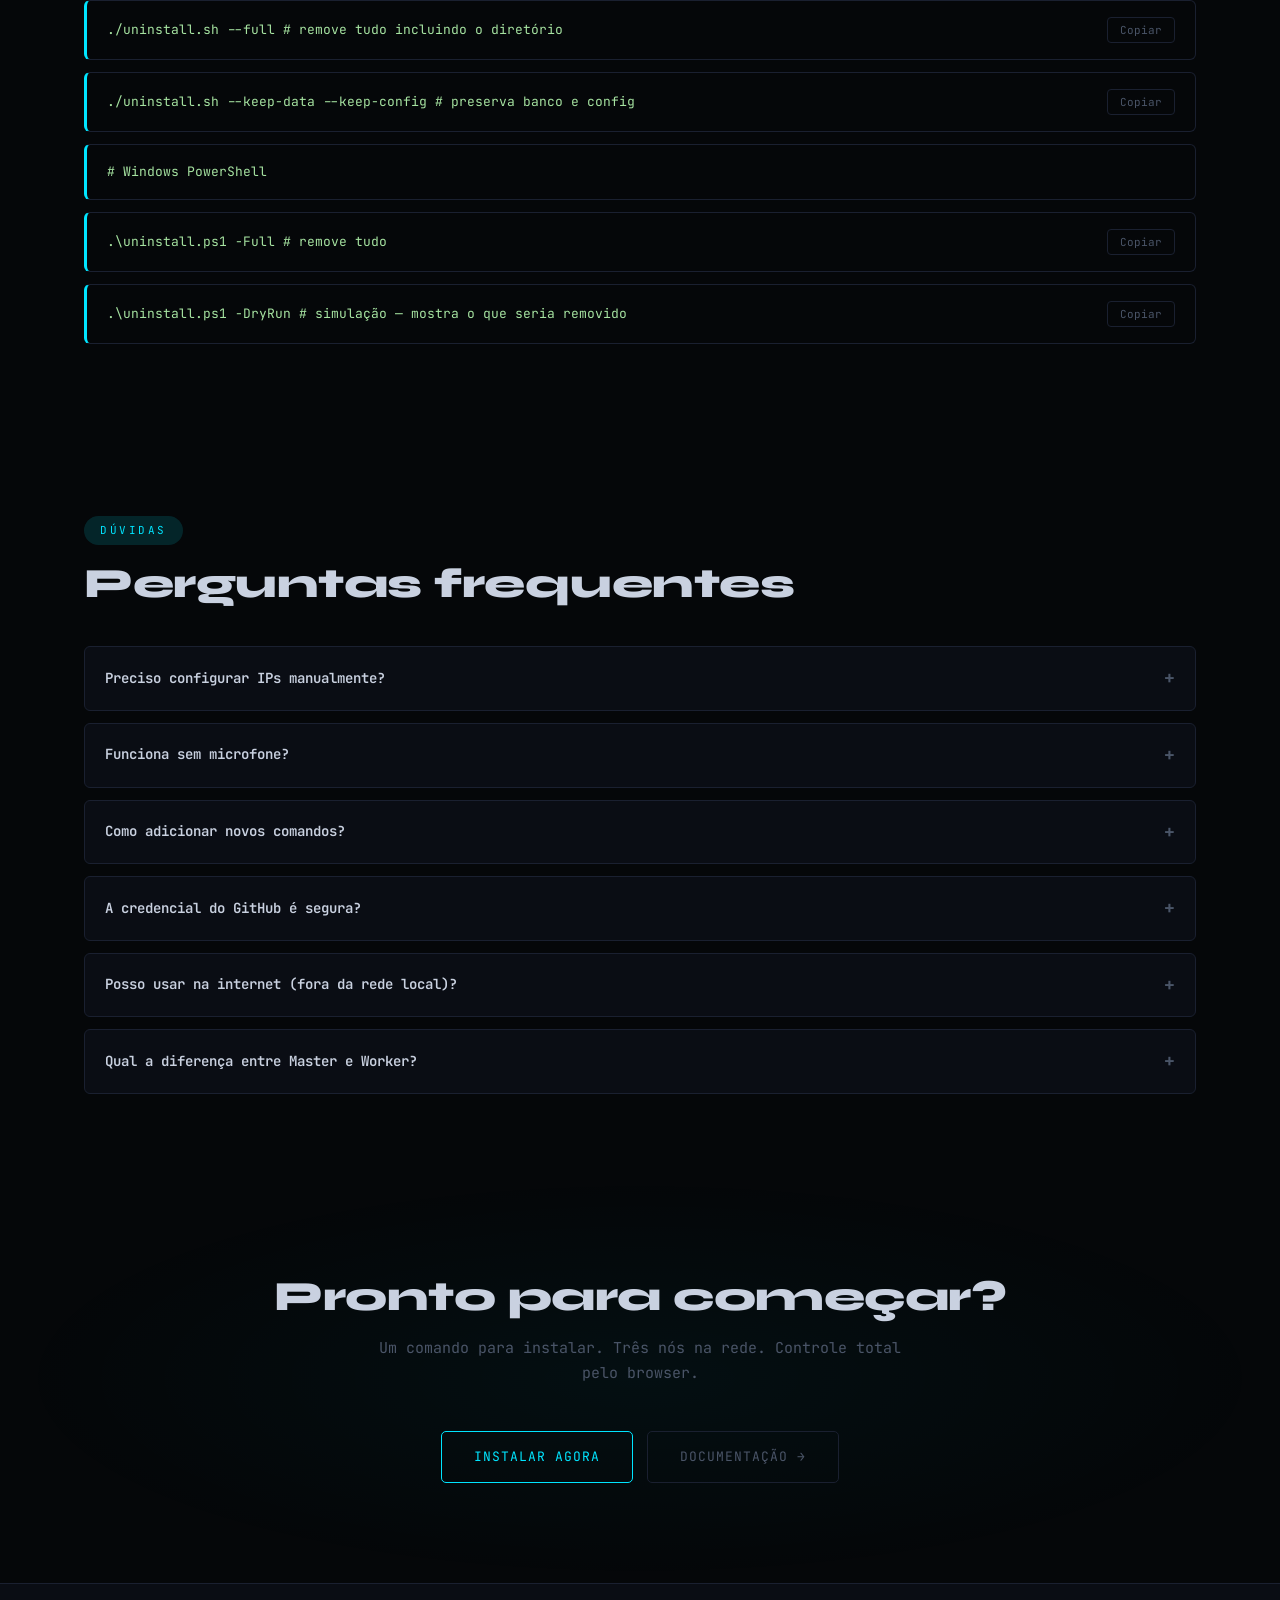
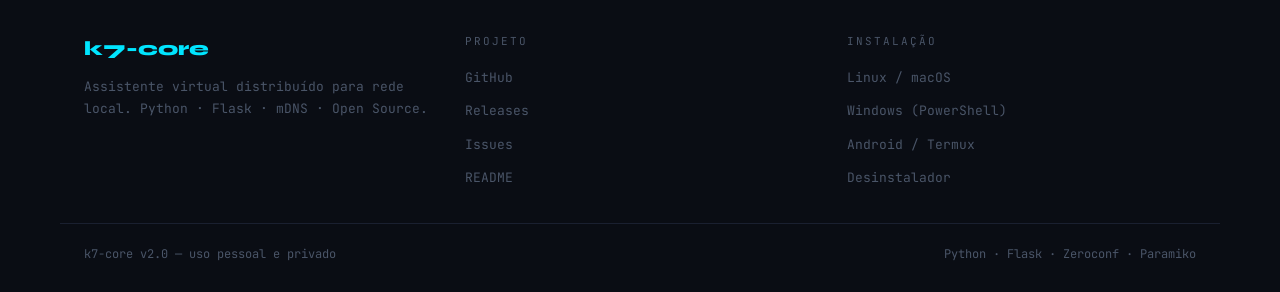
==== commit 4df9f860: "Update GitHub links to new repository" ====
--- a/index.html
+++ b/index.html
@@ -484,7 +484,7 @@
       <a href="#dashboard">Dashboard</a>
       <a href="#faq">FAQ</a>
     </div>
-    <a href="https://github.com/SEU_USER/k7-core" class="nav-btn" target="_blank">GitHub →</a>
+    <a href="https://github.com/ksevendev/Assistente" class="nav-btn" target="_blank">GitHub →</a>
   </div>
 </nav>
 
@@ -499,7 +499,7 @@
     </p>
     <div class="hero-ctas">
       <a href="#install" class="btn-primary">Instalar agora</a>
-      <a href="https://github.com/SEU_USER/k7-core" class="btn-secondary" target="_blank">Ver no GitHub</a>
+      <a href="https://github.com/ksevendev/Assistente/" class="btn-secondary" target="_blank">Ver no GitHub</a>
     </div>
 
     <!-- Terminal animado -->
@@ -782,8 +782,8 @@
 
       <div class="tab-content active" id="tab-linux">
         <div class="cmd-block">
-          <code>git clone https://github.com/SEU_USER/k7-core.git && cd k7-core</code>
-          <button class="copy-btn" onclick="copyCmd(this,'git clone https://github.com/SEU_USER/k7-core.git && cd k7-core')">Copiar</button>
+          <code>git clone https://github.com/ksevendev/Assistente.git && cd k7-core</code>
+          <button class="copy-btn" onclick="copyCmd(this,'git clone https://github.com/ksevendev/Assistente.git && cd k7-core')">Copiar</button>
         </div>
         <div class="cmd-block">
           <code>chmod +x install.sh && ./install.sh --node seven</code>
@@ -818,8 +818,8 @@
 
       <div class="tab-content" id="tab-android">
         <div class="cmd-block">
-          <code>pkg install python git && git clone https://github.com/SEU_USER/k7-core.git</code>
-          <button class="copy-btn" onclick="copyCmd(this,'pkg install python git && git clone https://github.com/SEU_USER/k7-core.git')">Copiar</button>
+          <code>pkg install python git && git clone https://github.com/ksevendev/Assistente.git</code>
+          <button class="copy-btn" onclick="copyCmd(this,'pkg install python git && git clone https://github.com/ksevendev/Assistente.git')">Copiar</button>
         </div>
         <div class="cmd-block">
           <code>cd k7-core && chmod +x install.sh && ./install.sh --termux</code>
@@ -836,12 +836,12 @@
 
       <div class="tab-content" id="tab-docker">
         <div class="cmd-block">
-          <code>curl -fsSL https://raw.githubusercontent.com/SEU_USER/k7-core/main/install.sh | bash</code>
-          <button class="copy-btn" onclick="copyCmd(this,'curl -fsSL https://raw.githubusercontent.com/SEU_USER/k7-core/main/install.sh | bash')">Copiar</button>
+          <code>curl -fsSL https://raw.githubusercontent.com/ksevendev/Assistente/main/install.sh | bash</code>
+          <button class="copy-btn" onclick="copyCmd(this,'curl -fsSL https://raw.githubusercontent.com/ksevendev/Assistente/main/install.sh | bash')">Copiar</button>
         </div>
         <div class="cmd-block">
-          <code>curl -fsSL https://raw.githubusercontent.com/SEU_USER/k7-core/main/install.sh | bash -s -- --node spark --no-voice</code>
-          <button class="copy-btn" onclick="copyCmd(this,'curl -fsSL https://raw.githubusercontent.com/SEU_USER/k7-core/main/install.sh | bash -s -- --node spark --no-voice')">Copiar</button>
+          <code>curl -fsSL https://raw.githubusercontent.com/ksevendev/Assistente/main/install.sh | bash -s -- --node spark --no-voice</code>
+          <button class="copy-btn" onclick="copyCmd(this,'curl -fsSL https://raw.githubusercontent.com/ksevendev/Assistente/main/install.sh | bash -s -- --node spark --no-voice')">Copiar</button>
         </div>
         <div class="install-note">
           <strong>Instalação headless (Worker):</strong> use <strong>--no-voice</strong> para pular PyAudio e espeak. Ideal para servidores sem interface gráfica. O Worker ainda aceita comandos remotos pela API.
@@ -932,7 +932,7 @@
     <p>Um comando para instalar. Três nós na rede. Controle total pelo browser.</p>
     <div class="hero-ctas" style="margin-top:0">
       <a href="#install" class="btn-primary">Instalar agora</a>
-      <a href="https://github.com/SEU_USER/k7-core" class="btn-secondary" target="_blank">Documentação →</a>
+      <a href="https://github.com/ksevendev/Assistente" class="btn-secondary" target="_blank">Documentação →</a>
     </div>
   </div>
 </section>
@@ -947,10 +947,10 @@
     <div>
       <div class="footer-col-title">Projeto</div>
       <ul class="footer-links">
-        <li><a href="https://github.com/SEU_USER/k7-core" target="_blank">GitHub</a></li>
-        <li><a href="https://github.com/SEU_USER/k7-core/releases" target="_blank">Releases</a></li>
-        <li><a href="https://github.com/SEU_USER/k7-core/issues" target="_blank">Issues</a></li>
-        <li><a href="https://github.com/SEU_USER/k7-core/blob/main/README.md" target="_blank">README</a></li>
+        <li><a href="https://github.com/ksevendev/Assistente" target="_blank">GitHub</a></li>
+        <li><a href="https://github.com/ksevendev/Assistente/releases" target="_blank">Releases</a></li>
+        <li><a href="https://github.com/ksevendev/Assistente/issues" target="_blank">Issues</a></li>
+        <li><a href="https://github.com/ksevendev/Assistente/blob/main/README.md" target="_blank">README</a></li>
       </ul>
     </div>
     <div>
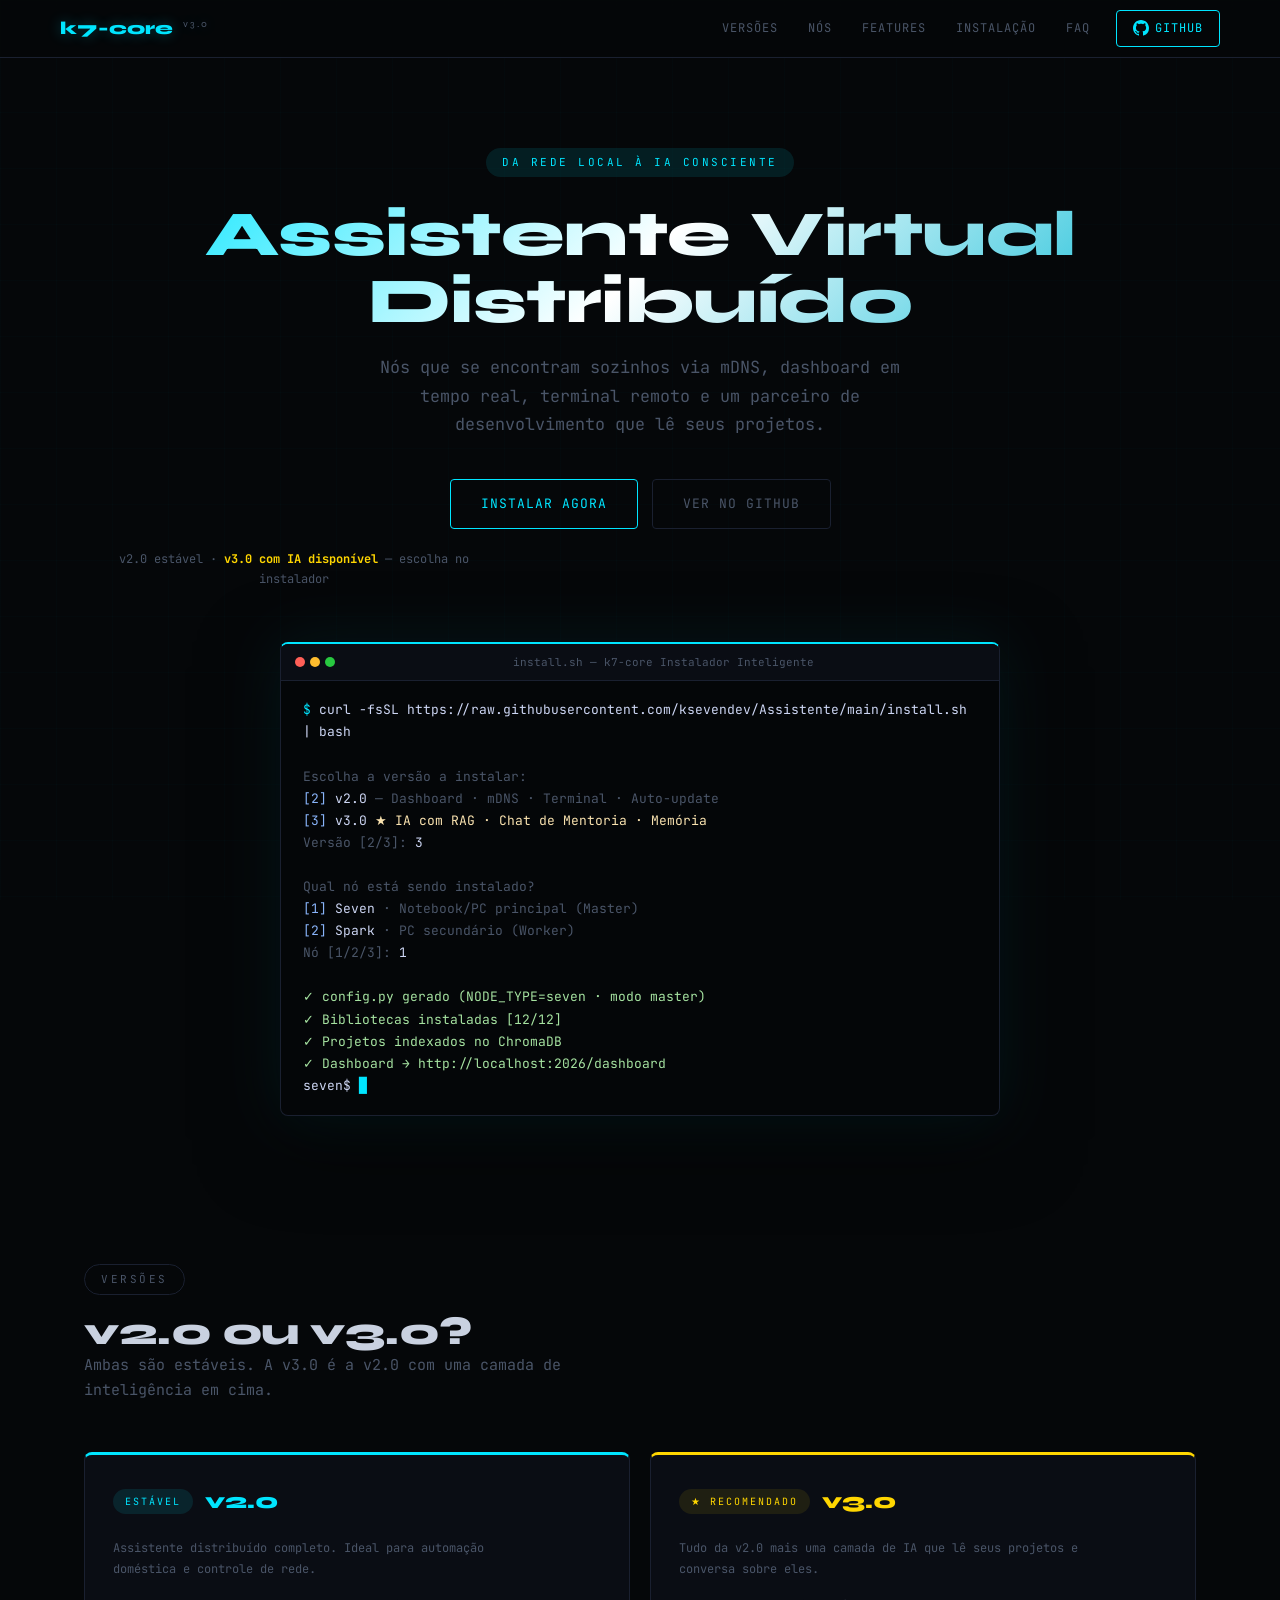
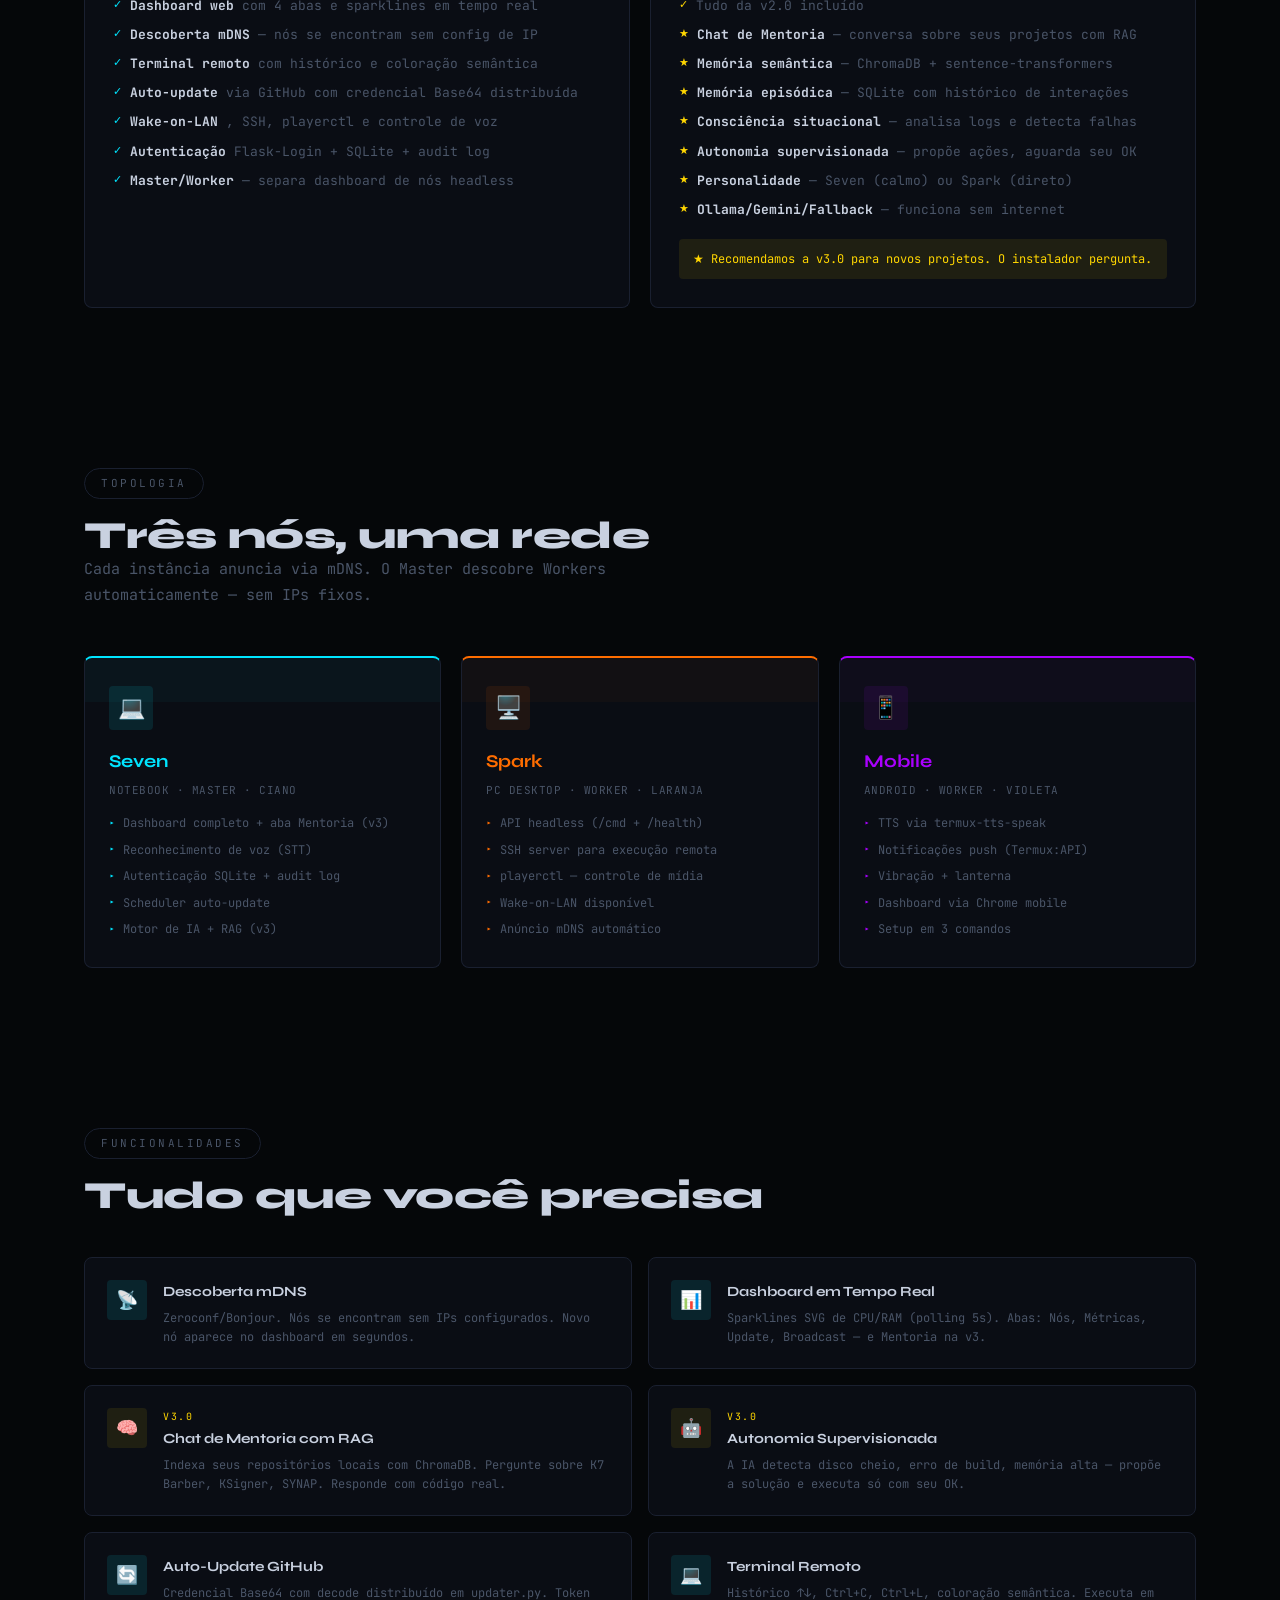
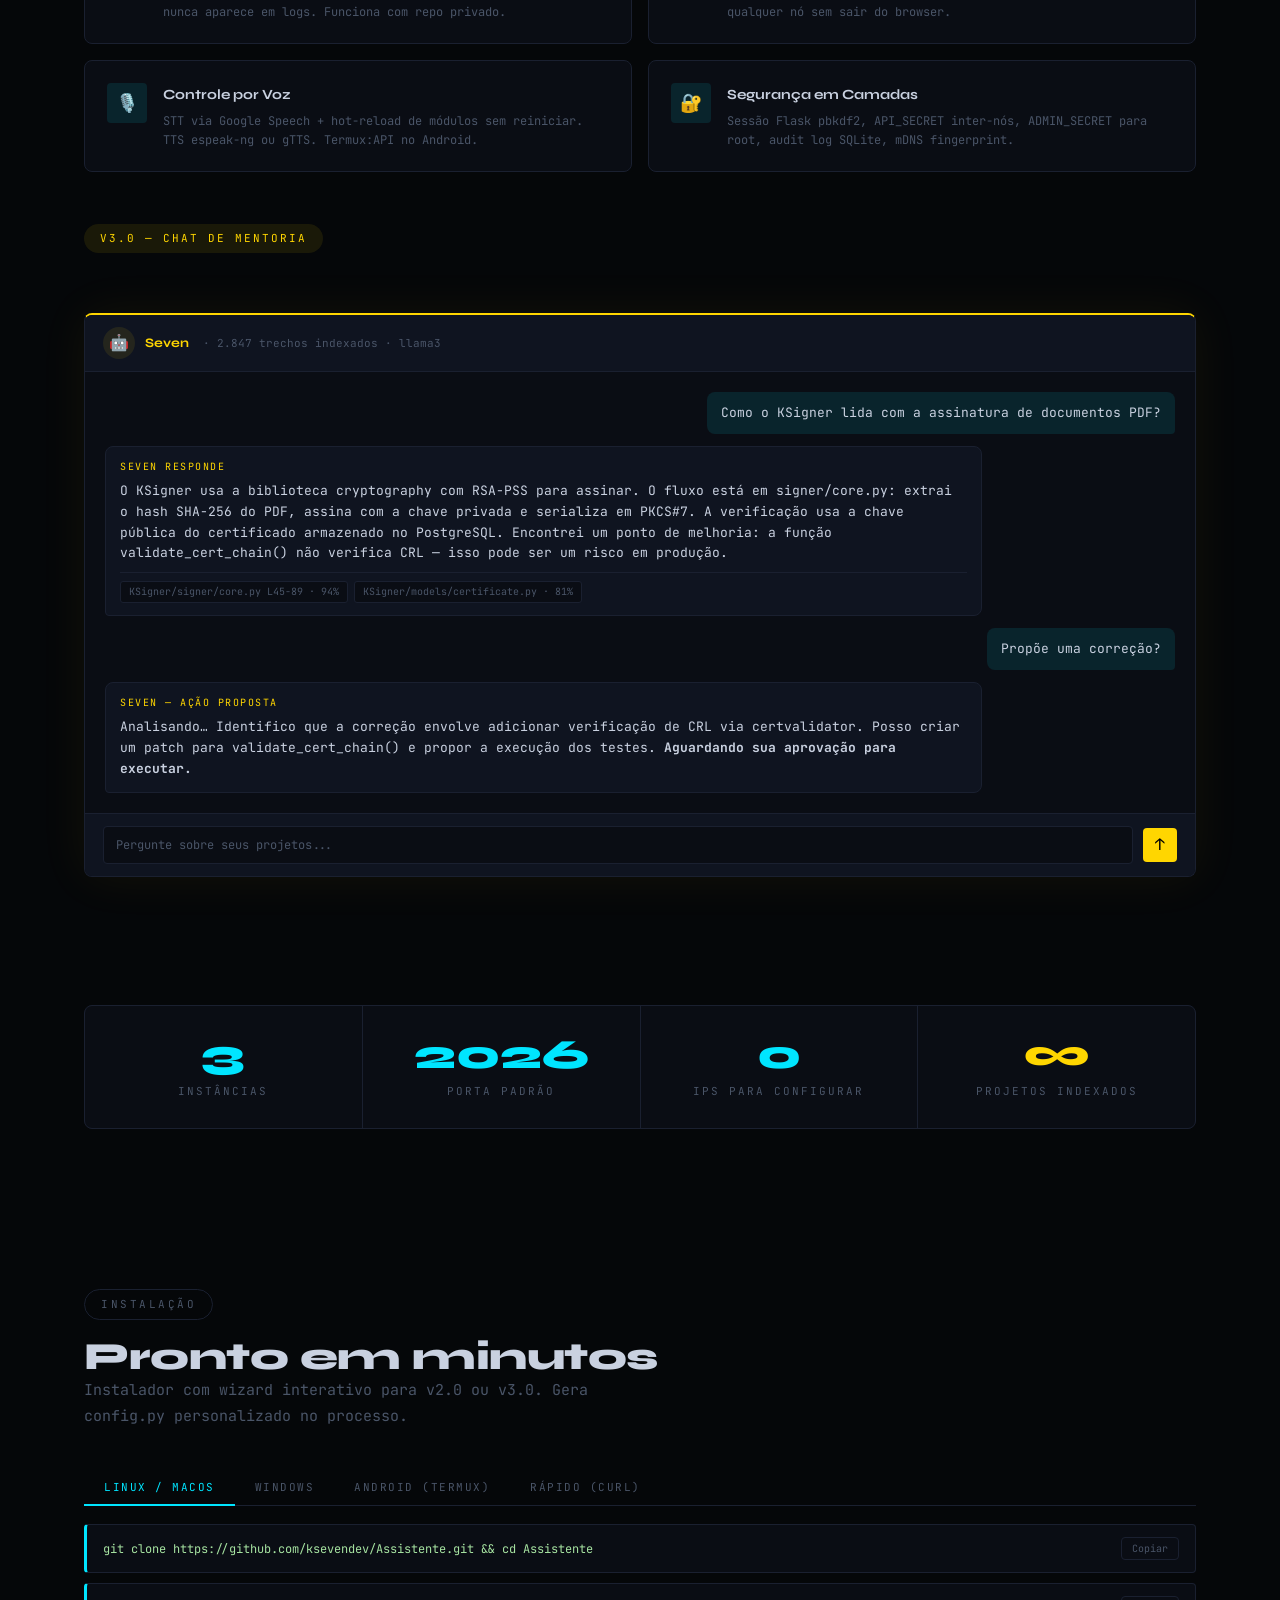
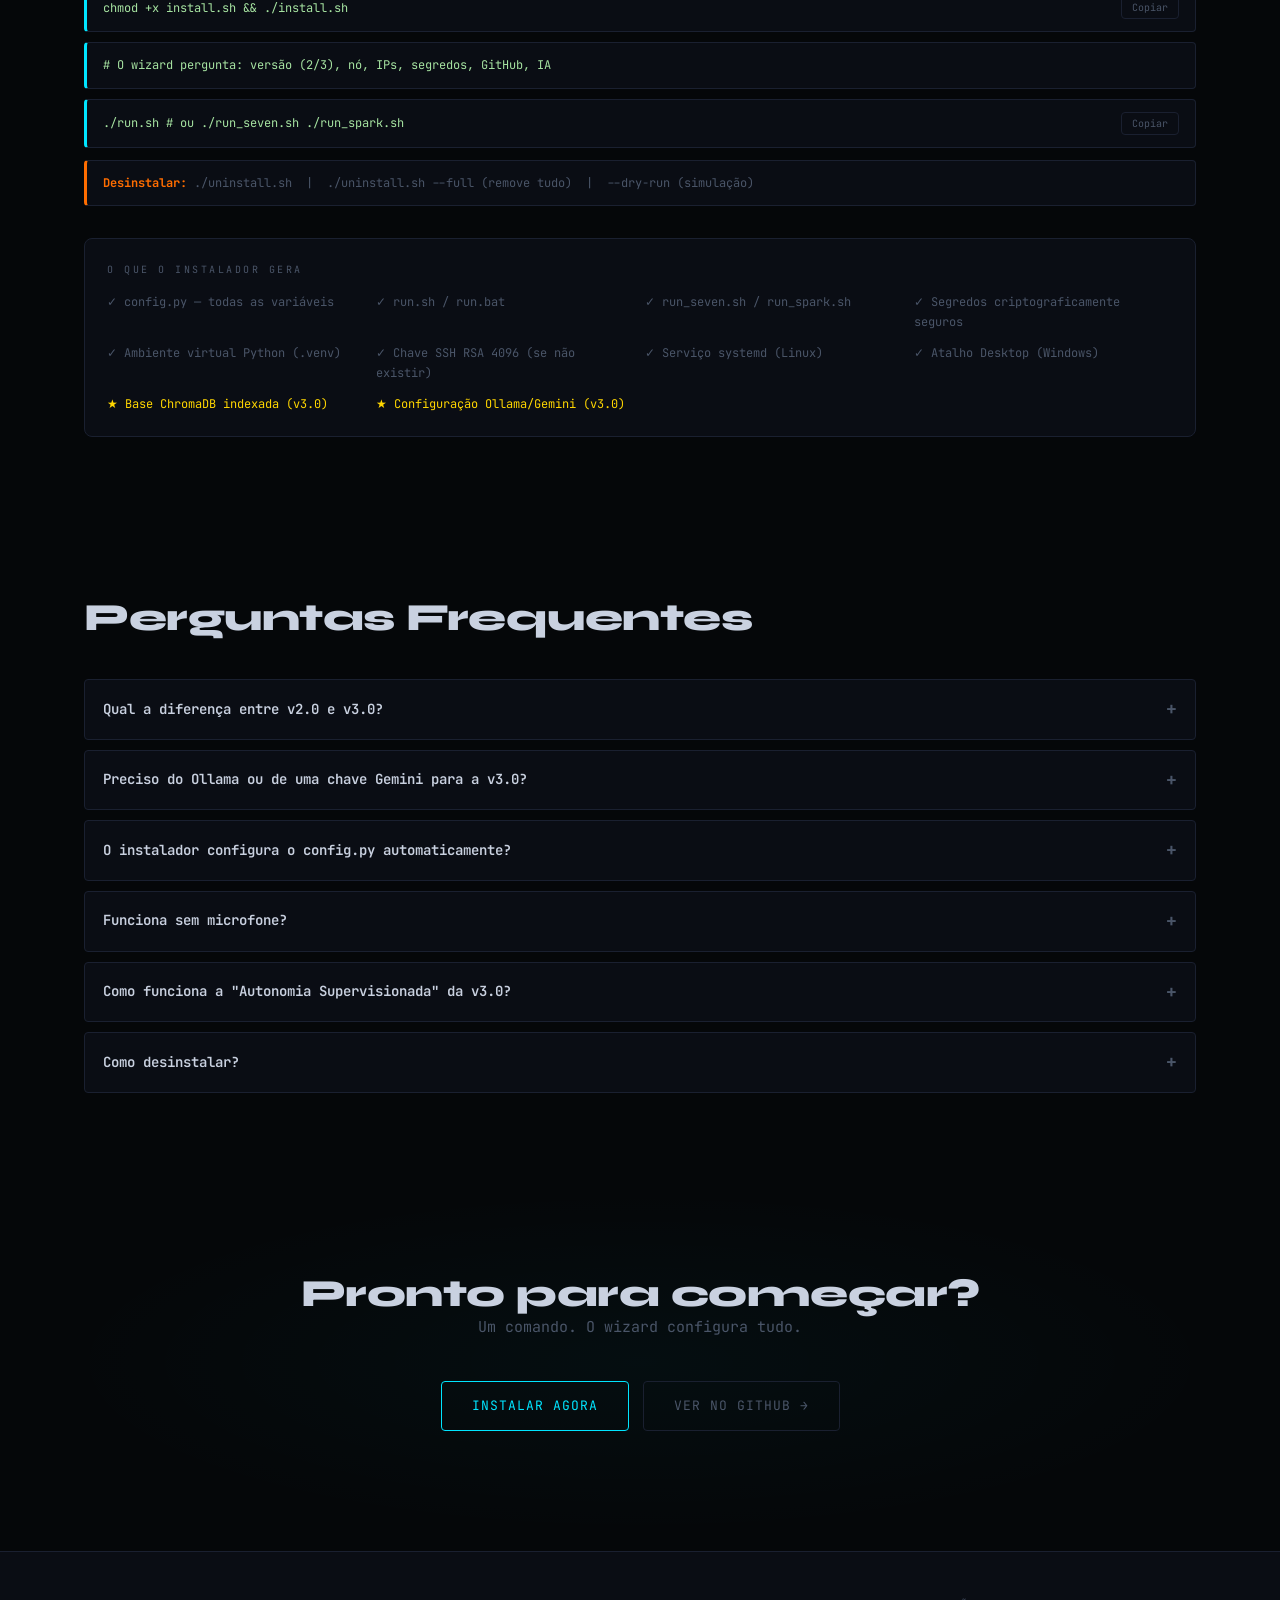
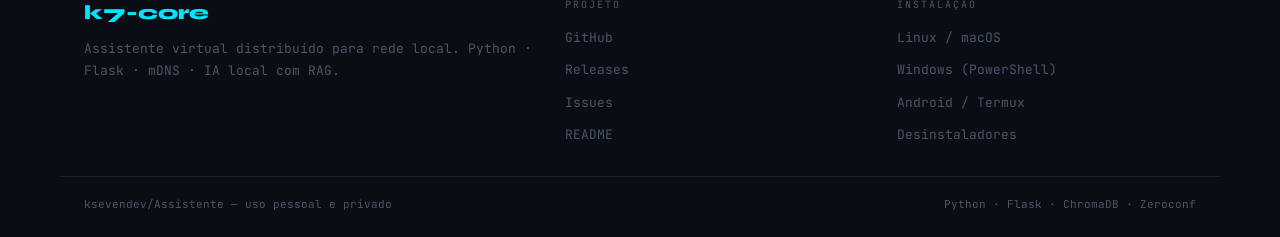
==== commit f1e99fe9: "V3" ====
--- a/index.html
+++ b/index.html
@@ -3,946 +3,561 @@
 <head>
 <meta charset="UTF-8">
 <meta name="viewport" content="width=device-width, initial-scale=1.0">
-<meta name="description" content="k7-core v2.0 — Assistente virtual distribuído com descoberta automática via mDNS, dashboard web em tempo real e auto-update via GitHub.">
-<meta property="og:title" content="k7-core v2.0 — Assistente Virtual Distribuído">
-<meta property="og:description" content="Sistema de assistentes de voz em rede local. mDNS discovery, dashboard web, terminal remoto, auto-update GitHub.">
-<meta property="og:type" content="website">
-<meta name="theme-color" content="#080a0f">
-<title>k7-core v2.0 — Assistente Virtual Distribuído</title>
+<meta name="description" content="k7-core — Assistente Virtual Distribuído com IA. mDNS, Dashboard, Chat de Mentoria com RAG, Auto-update GitHub.">
+<meta property="og:title"       content="k7-core — Assistente Virtual Distribuído">
+<meta property="og:description" content="Da rede local à IA consciente. mDNS · Dashboard v3 · Chat RAG · Autonomia supervisionada.">
+<meta property="og:url"         content="https://ksevendev.github.io/Assistente/">
+<meta property="og:type"        content="website">
+<meta name="theme-color"        content="#080a0f">
+<title>k7-core — Assistente Virtual Distribuído</title>
 <link rel="preconnect" href="https://fonts.googleapis.com">
 <link href="https://fonts.googleapis.com/css2?family=Syne:wght@400;600;700;800&family=JetBrains+Mono:wght@400;500;600&display=swap" rel="stylesheet">
 <style>
-/* ── Reset ── */
 *,*::before,*::after{box-sizing:border-box;margin:0;padding:0}
-
-/* ── Tokens ── */
 :root{
-  --bg:   #050709;
-  --bg2:  #0a0d14;
-  --bg3:  #0f1420;
-  --cyan:    #00E5FF;
-  --cyan-d:  #00B8D4;
-  --cyan-g:  #00E5FF22;
-  --orange:  #FF6D00;
-  --orange-g:#FF6D0018;
-  --violet:  #AA00FF;
-  --violet-g:#AA00FF18;
-  --text:    #c9d1e0;
-  --muted:   #4a5568;
-  --border:  #1a2030;
-  --success: #2ed573;
-  --danger:  #ff4757;
-  --fh: 'Syne', sans-serif;
-  --fm: 'JetBrains Mono', monospace;
+  --bg:#050709;--bg2:#0a0d14;--bg3:#0f1420;--bg4:#141824;
+  --cyan:#00E5FF;--cyan-d:#00B8D4;--cyan-g:#00E5FF1a;--cyan-b:#00E5FF08;
+  --orange:#FF6D00;--orange-g:#FF6D0016;
+  --violet:#AA00FF;--violet-g:#AA00FF16;
+  --gold:#FFD600;--gold-g:#FFD60016;
+  --text:#c9d1e0;--muted:#4a5568;--border:#1a2030;
+  --success:#2ed573;--danger:#ff4757;--warn:#ffa502;
+  --fh:'Syne',sans-serif;--fm:'JetBrains Mono',monospace;
+  --r:4px;--rl:8px;
 }
-
 html{scroll-behavior:smooth}
-body{
-  background:var(--bg);
-  color:var(--text);
-  font-family:var(--fm);
-  font-size:15px;
-  line-height:1.7;
-  overflow-x:hidden;
-}
-
-/* ── Grid background ── */
-body::before{
-  content:'';
-  position:fixed;inset:0;
-  background-image:
-    linear-gradient(rgba(0,229,255,.018) 1px, transparent 1px),
-    linear-gradient(90deg, rgba(0,229,255,.018) 1px, transparent 1px);
-  background-size:56px 56px;
-  pointer-events:none;
-  z-index:0;
-}
-
-/* ── Glows ── */
-.glow-cyan   { box-shadow: 0 0 60px #00E5FF30, 0 0 120px #00E5FF10; }
-.glow-orange { box-shadow: 0 0 60px #FF6D0030, 0 0 120px #FF6D0010; }
-.glow-violet { box-shadow: 0 0 60px #AA00FF30, 0 0 120px #AA00FF10; }
-
-/* ── Typography ── */
-h1,h2,h3,h4{font-family:var(--fh);font-weight:800;letter-spacing:-.5px}
-h1{font-size:clamp(2.4rem,6vw,4.2rem);line-height:1.05}
-h2{font-size:clamp(1.6rem,4vw,2.6rem);line-height:1.1}
-h3{font-size:1.3rem;line-height:1.2}
-p{color:var(--muted);max-width:62ch}
-
+body{background:var(--bg);color:var(--text);font-family:var(--fm);font-size:15px;line-height:1.7;overflow-x:hidden}
+body::before{content:'';position:fixed;inset:0;background-image:linear-gradient(rgba(0,229,255,.014) 1px,transparent 1px),linear-gradient(90deg,rgba(0,229,255,.014) 1px,transparent 1px);background-size:56px 56px;pointer-events:none;z-index:0}
+h1,h2,h3{font-family:var(--fh);font-weight:800;letter-spacing:-.5px}
+h1{font-size:clamp(2.2rem,5.5vw,4rem);line-height:1.05}
+h2{font-size:clamp(1.5rem,3.5vw,2.4rem);line-height:1.1}
+h3{font-size:1.15rem}
+p{color:var(--muted);max-width:60ch}
 a{color:var(--cyan);text-decoration:none}
 a:hover{text-decoration:underline}
-
-code,pre{font-family:var(--fm)}
-pre{
-  background:var(--bg2);border:1px solid var(--border);
-  border-left:3px solid var(--cyan);
-  border-radius:6px;padding:18px 20px;
-  font-size:13px;line-height:1.6;
-  overflow-x:auto;color:#a6e3a1;
-}
-
-/* ── Layout ── */
-.container{max-width:1160px;margin:0 auto;padding:0 24px}
-section{padding:80px 0;position:relative;z-index:1}
+pre,code{font-family:var(--fm)}
+pre{background:var(--bg2);border:1px solid var(--border);border-left:3px solid var(--cyan);border-radius:var(--r);padding:16px 20px;font-size:13px;color:#a6e3a1;overflow-x:auto}
+.container{max-width:1160px;margin:0 auto;padding:0 24px;position:relative;z-index:1}
+section{padding:80px 0}
 
 /* ── NAV ── */
-nav{
-  position:fixed;top:0;left:0;right:0;z-index:100;
-  background:rgba(5,7,9,.85);border-bottom:1px solid var(--border);
-  backdrop-filter:blur(12px);
-  padding:0 24px;height:60px;
-  display:flex;align-items:center;
-}
-.nav-inner{
-  max-width:1160px;margin:0 auto;width:100%;
-  display:flex;align-items:center;gap:0;
-}
-.nav-logo{
-  font-family:var(--fh);font-weight:800;font-size:18px;
-  color:var(--cyan);text-shadow:0 0 16px #00E5FF60;
-  margin-right:auto;
-}
-.nav-logo sup{font-size:10px;letter-spacing:2px;color:var(--muted);font-weight:400;vertical-align:super;margin-left:4px}
-.nav-links{display:flex;gap:4px;align-items:center}
-.nav-links a{
-  padding:7px 14px;border-radius:4px;
-  font-size:12px;letter-spacing:1px;text-transform:uppercase;
-  color:var(--muted);transition:color .2s,background .2s;
-}
+nav{position:fixed;top:0;left:0;right:0;z-index:100;background:rgba(5,7,9,.88);border-bottom:1px solid var(--border);backdrop-filter:blur(12px);padding:0 24px;height:58px;display:flex;align-items:center}
+.nav-inner{max-width:1160px;margin:0 auto;width:100%;display:flex;align-items:center;gap:0}
+.nav-logo{font-family:var(--fh);font-weight:800;font-size:18px;color:var(--cyan);text-shadow:0 0 14px #00E5FF50;margin-right:auto}
+.nav-logo span{font-size:10px;letter-spacing:2px;color:var(--muted);font-weight:400;vertical-align:super;margin-left:4px}
+.nav-links{display:flex;gap:2px;align-items:center}
+.nav-links a{padding:6px 14px;border-radius:var(--r);font-size:12px;letter-spacing:1px;text-transform:uppercase;color:var(--muted);transition:color .2s,background .2s}
 .nav-links a:hover{color:var(--text);background:var(--bg2);text-decoration:none}
-.nav-btn{
-  margin-left:12px;
-  padding:8px 18px;border:1px solid var(--cyan);border-radius:4px;
-  font-size:12px;letter-spacing:1px;text-transform:uppercase;
-  color:var(--cyan);transition:all .2s;
-}
-.nav-btn:hover{background:var(--cyan-g);box-shadow:0 0 14px #00E5FF40;text-decoration:none}
+.nav-gh{margin-left:12px;display:flex;align-items:center;gap:6px;padding:7px 16px;border:1px solid var(--cyan);border-radius:var(--r);font-size:12px;letter-spacing:1px;text-transform:uppercase;color:var(--cyan);transition:all .2s}
+.nav-gh:hover{background:var(--cyan-g);text-decoration:none}
+
+/* ── VERSION BADGE ── */
+.ver-toggle{display:flex;gap:8px;justify-content:center;margin-bottom:32px}
+.ver-btn{padding:8px 22px;border-radius:20px;border:1px solid var(--border);background:transparent;font-family:var(--fm);font-size:12px;letter-spacing:1px;color:var(--muted);cursor:pointer;transition:all .2s}
+.ver-btn.active-v2{border-color:var(--cyan);color:var(--cyan);background:var(--cyan-g)}
+.ver-btn.active-v3{border-color:var(--gold);color:var(--gold);background:var(--gold-g)}
+.ver-btn:hover{border-color:var(--text);color:var(--text)}
 
 /* ── HERO ── */
-#hero{
-  padding:160px 0 100px;
-  text-align:center;
-  position:relative;z-index:1;
-}
-.hero-label{
-  display:inline-block;
-  padding:5px 16px;margin-bottom:28px;
-  border:1px solid var(--cyan)44;border-radius:20px;
-  background:var(--cyan-g);
-  font-size:11px;letter-spacing:2.5px;text-transform:uppercase;
-  color:var(--cyan);
-}
-#hero h1{
-  background:linear-gradient(135deg, var(--cyan) 0%, #fff 50%, var(--cyan-d) 100%);
-  -webkit-background-clip:text;-webkit-text-fill-color:transparent;
-  background-clip:text;
-  margin-bottom:20px;
-}
-.hero-sub{
-  font-size:1.1rem;color:var(--muted);
-  max-width:58ch;margin:0 auto 44px;
-}
-.hero-ctas{display:flex;gap:14px;justify-content:center;flex-wrap:wrap}
-.btn-primary{
-  padding:14px 32px;border-radius:5px;
-  background:transparent;border:1px solid var(--cyan);
-  color:var(--cyan);font-family:var(--fm);font-size:13px;
-  letter-spacing:1px;text-transform:uppercase;cursor:pointer;
-  transition:all .25s;
-}
-.btn-primary:hover{
-  background:var(--cyan-g);box-shadow:0 0 24px #00E5FF44;
-  text-decoration:none;
-}
-.btn-secondary{
-  padding:14px 32px;border-radius:5px;
-  background:transparent;border:1px solid var(--border);
-  color:var(--muted);font-family:var(--fm);font-size:13px;
-  letter-spacing:1px;text-transform:uppercase;cursor:pointer;
-  transition:all .25s;
-}
-.btn-secondary:hover{border-color:var(--text);color:var(--text);text-decoration:none}
+#hero{padding:148px 0 88px;text-align:center}
+.hero-label{display:inline-block;padding:5px 16px;margin-bottom:24px;border:1px solid var(--cyan)44;border-radius:20px;background:var(--cyan-g);font-size:11px;letter-spacing:2.5px;text-transform:uppercase;color:var(--cyan)}
+.hero-title{background:linear-gradient(135deg,var(--cyan) 0%,#fff 50%,var(--cyan-d) 100%);-webkit-background-clip:text;-webkit-text-fill-color:transparent;background-clip:text;margin-bottom:18px}
+.hero-sub{font-size:1.05rem;color:var(--muted);max-width:56ch;margin:0 auto 40px}
+.hero-ctas{display:flex;gap:14px;justify-content:center;flex-wrap:wrap;margin-bottom:20px}
+.btn-p{padding:13px 30px;border-radius:var(--r);background:transparent;border:1px solid var(--cyan);color:var(--cyan);font-family:var(--fm);font-size:13px;letter-spacing:1px;text-transform:uppercase;cursor:pointer;transition:all .25s}
+.btn-p:hover{background:var(--cyan-g);box-shadow:0 0 22px #00E5FF30;text-decoration:none}
+.btn-s{padding:13px 30px;border-radius:var(--r);background:transparent;border:1px solid var(--border);color:var(--muted);font-family:var(--fm);font-size:13px;letter-spacing:1px;text-transform:uppercase;cursor:pointer;transition:all .25s}
+.btn-s:hover{border-color:var(--text);color:var(--text);text-decoration:none}
+.hero-version-note{font-size:12px;color:var(--muted)}
+.hero-version-note strong{color:var(--gold)}
 
 /* Terminal hero */
-.hero-terminal{
-  margin:60px auto 0;max-width:700px;
-  background:#050709;border:1px solid var(--border);
-  border-top:2px solid var(--cyan);border-radius:8px;
-  overflow:hidden;text-align:left;
-  box-shadow:0 0 60px #00E5FF18,0 20px 80px rgba(0,0,0,.6);
-}
-.term-bar{
-  background:var(--bg2);border-bottom:1px solid var(--border);
-  padding:10px 16px;display:flex;align-items:center;gap:8px;
-}
-.term-dots{display:flex;gap:6px}
+.hero-term{margin:52px auto 0;max-width:720px;background:#040608;border:1px solid var(--border);border-top:2px solid var(--cyan);border-radius:var(--rl);overflow:hidden;box-shadow:0 0 60px #00E5FF14,0 24px 80px rgba(0,0,0,.6);text-align:left}
+.term-bar{background:var(--bg2);border-bottom:1px solid var(--border);padding:9px 14px;display:flex;align-items:center;gap:7px}
+.term-dots{display:flex;gap:5px}
 .term-dots span{width:10px;height:10px;border-radius:50%}
 .term-dots span:nth-child(1){background:#ff5f57}
 .term-dots span:nth-child(2){background:#febc2e}
 .term-dots span:nth-child(3){background:#28c840}
-.term-title-text{flex:1;text-align:center;font-size:11px;color:var(--muted)}
-.term-body{padding:20px 22px;font-size:13px;line-height:1.7}
-.t-prompt{color:var(--cyan)}
-.t-cmd   {color:#cdd6f4}
-.t-out   {color:#a6e3a1}
-.t-out2  {color:#89b4fa}
-.t-dim   {color:var(--muted)}
-.t-warn  {color:#f9e2af}
-
-/* ── NODES SECTION ── */
-.nodes-grid{
-  display:grid;
-  grid-template-columns:repeat(3,1fr);
-  gap:20px;margin-top:48px;
-}
-.node-card{
-  border-radius:8px;padding:28px 24px;
-  border:1px solid var(--border);
-  border-top:2px solid;
-  background:var(--bg2);
-  transition:transform .2s,box-shadow .25s;
-  position:relative;overflow:hidden;
-}
-.node-card::before{
-  content:'';position:absolute;top:0;left:0;right:0;height:50px;
-  opacity:.4;pointer-events:none;
-}
-.node-card:hover{transform:translateY(-3px)}
-.node-card.cyan  {border-top-color:var(--cyan);  }
-.node-card.cyan::before  {background:var(--cyan-g)}
-.node-card.orange{border-top-color:var(--orange); }
-.node-card.orange::before{background:var(--orange-g)}
-.node-card.violet{border-top-color:var(--violet); }
-.node-card.violet::before{background:var(--violet-g)}
-.node-card:hover.cyan  {box-shadow:0 0 30px #00E5FF22}
-.node-card:hover.orange{box-shadow:0 0 30px #FF6D0022}
-.node-card:hover.violet{box-shadow:0 0 30px #AA00FF22}
-.node-icon{
-  width:44px;height:44px;border-radius:6px;
-  display:flex;align-items:center;justify-content:center;
-  font-size:22px;margin-bottom:16px;
-}
-.node-icon.cyan  {background:var(--cyan-g);color:var(--cyan)}
-.node-icon.orange{background:var(--orange-g);color:var(--orange)}
-.node-icon.violet{background:var(--violet-g);color:var(--violet)}
-.node-name{font-family:var(--fh);font-weight:700;font-size:18px;margin-bottom:6px}
-.node-name.cyan  {color:var(--cyan)}
-.node-name.orange{color:var(--orange)}
-.node-name.violet{color:var(--violet)}
+.term-ttl{flex:1;text-align:center;font-size:11px;color:var(--muted)}
+.term-body{padding:18px 22px;font-size:13px;line-height:1.7}
+.t-p{color:var(--cyan)}.t-c{color:#cdd6f4}.t-o{color:#a6e3a1}.t-b{color:#89b4fa}
+.t-d{color:var(--muted)}.t-w{color:#f9e2af}.t-i{font-style:italic;color:var(--muted)}
+.caret{animation:blink 1s step-end infinite;color:var(--cyan)}
+
+/* ── VERSION COMPARE ── */
+.compare-grid{display:grid;grid-template-columns:1fr 1fr;gap:20px;margin-top:48px}
+.compare-card{background:var(--bg2);border:1px solid var(--border);border-radius:var(--rl);padding:28px;transition:transform .2s,box-shadow .25s}
+.compare-card:hover{transform:translateY(-2px)}
+.compare-card.v2{border-top:3px solid var(--cyan)}
+.compare-card.v3{border-top:3px solid var(--gold)}
+.compare-card.v3:hover{box-shadow:0 0 28px #FFD60018}
+.compare-head{display:flex;align-items:center;gap:12px;margin-bottom:18px}
+.compare-badge{font-size:10px;letter-spacing:2px;text-transform:uppercase;padding:4px 12px;border-radius:20px}
+.compare-badge.v2{background:var(--cyan-g);color:var(--cyan);border:1px solid var(--cyan)44}
+.compare-badge.v3{background:var(--gold-g);color:var(--gold);border:1px solid var(--gold)44}
+.compare-title{font-family:var(--fh);font-weight:800;font-size:22px}
+.compare-title.v2{color:var(--cyan)}
+.compare-title.v3{color:var(--gold)}
+.compare-sub{font-size:12px;color:var(--muted);margin-bottom:16px}
+.compare-list{list-style:none;display:flex;flex-direction:column;gap:7px}
+.compare-list li{font-size:13px;color:var(--muted);display:flex;align-items:flex-start;gap:8px}
+.compare-list li::before{content:'✓';flex-shrink:0;font-size:11px}
+.compare-card.v2 .compare-list li::before{color:var(--cyan)}
+.compare-card.v3 .compare-list li::before{color:var(--gold)}
+.compare-list li strong{color:var(--text)}
+.compare-list li.new::before{content:'★';color:var(--gold)}
+.compare-rec{margin-top:18px;padding:10px 14px;border-radius:var(--r);font-size:12px;background:var(--gold-g);color:var(--gold);border:1px solid var(--gold)33}
+
+/* ── NODES ── */
+.nodes-grid{display:grid;grid-template-columns:repeat(3,1fr);gap:20px;margin-top:48px}
+.node-card{border-radius:var(--rl);padding:28px 24px;border:1px solid var(--border);border-top:2px solid;background:var(--bg2);transition:transform .2s,box-shadow .25s;position:relative;overflow:hidden}
+.node-card::before{content:'';position:absolute;top:0;left:0;right:0;height:44px;pointer-events:none;opacity:.35}
+.node-card.c{border-top-color:var(--cyan)}  .node-card.c::before{background:var(--cyan-g)}  .node-card.c:hover{transform:translateY(-3px);box-shadow:0 0 30px #00E5FF18}
+.node-card.o{border-top-color:var(--orange)}.node-card.o::before{background:var(--orange-g)}.node-card.o:hover{transform:translateY(-3px);box-shadow:0 0 30px #FF6D0018}
+.node-card.v{border-top-color:var(--violet)}.node-card.v::before{background:var(--violet-g)}.node-card.v:hover{transform:translateY(-3px);box-shadow:0 0 30px #AA00FF18}
+.node-icon{width:44px;height:44px;border-radius:var(--r);display:flex;align-items:center;justify-content:center;font-size:22px;margin-bottom:16px}
+.node-icon.c{background:var(--cyan-g)} .node-icon.o{background:var(--orange-g)} .node-icon.v{background:var(--violet-g)}
+.node-name{font-family:var(--fh);font-weight:700;font-size:18px;margin-bottom:4px}
+.node-name.c{color:var(--cyan)} .node-name.o{color:var(--orange)} .node-name.v{color:var(--violet)}
 .node-spec{font-size:11px;color:var(--muted);margin-bottom:14px;letter-spacing:.5px}
-.node-features{list-style:none;display:flex;flex-direction:column;gap:6px}
-.node-features li{font-size:12px;color:var(--muted);display:flex;align-items:center;gap:8px}
-.node-features li::before{content:'▸';font-size:10px}
-.node-features li.cyan::before  {color:var(--cyan)}
-.node-features li.orange::before{color:var(--orange)}
-.node-features li.violet::before{color:var(--violet)}
+.node-feats{list-style:none;display:flex;flex-direction:column;gap:6px}
+.node-feats li{font-size:12px;color:var(--muted);display:flex;align-items:center;gap:8px}
+.node-feats li::before{content:'▸';font-size:10px}
+.node-feats li.c::before{color:var(--cyan)} .node-feats li.o::before{color:var(--orange)} .node-feats li.v::before{color:var(--violet)}
 
 /* ── FEATURES ── */
-.features-grid{
-  display:grid;grid-template-columns:repeat(2,1fr);
-  gap:20px;margin-top:48px;
-}
-.feature-card{
-  background:var(--bg2);border:1px solid var(--border);
-  border-radius:8px;padding:24px;
-  display:flex;gap:18px;
-  transition:border-color .2s;
-}
-.feature-card:hover{border-color:var(--cyan)66}
-.feature-icon{
-  width:42px;height:42px;flex-shrink:0;
-  background:var(--cyan-g);border:1px solid var(--cyan)33;
-  border-radius:6px;display:flex;align-items:center;justify-content:center;
-  font-size:20px;
-}
-.feature-title{font-family:var(--fh);font-weight:700;font-size:15px;color:var(--text);margin-bottom:6px}
-.feature-desc{font-size:13px;color:var(--muted);line-height:1.55}
-
-/* ── ARQUITETURA ── */
-.arch-diagram{
-  background:var(--bg2);border:1px solid var(--border);
-  border-radius:8px;padding:32px;margin-top:40px;
-  text-align:center;
-}
-.arch-row{display:flex;justify-content:center;gap:12px;flex-wrap:wrap;margin-bottom:16px}
-.arch-node{
-  padding:10px 20px;border-radius:5px;
-  font-size:12px;font-weight:600;letter-spacing:1px;
-  text-transform:uppercase;border:1px solid;
-}
-.arch-node.cyan  {border-color:var(--cyan);  color:var(--cyan);  background:var(--cyan-g)}
-.arch-node.orange{border-color:var(--orange);color:var(--orange);background:var(--orange-g)}
-.arch-node.violet{border-color:var(--violet);color:var(--violet);background:var(--violet-g)}
-.arch-conn{color:var(--muted);font-size:11px;letter-spacing:2px;margin:8px 0}
-.arch-label{font-size:11px;color:var(--muted);margin-top:4px}
-
-/* ── INSTALL TABS ── */
-.install-tabs{margin-top:40px}
-.tab-header{display:flex;border-bottom:1px solid var(--border);margin-bottom:20px}
-.tab-btn{
-  padding:10px 22px;border:none;background:none;
-  font-family:var(--fm);font-size:12px;letter-spacing:1.5px;
-  text-transform:uppercase;color:var(--muted);cursor:pointer;
-  border-bottom:2px solid transparent;transition:all .2s;
-  position:relative;top:1px;
-}
-.tab-btn.active{color:var(--cyan);border-bottom-color:var(--cyan)}
-.tab-btn:hover{color:var(--text)}
-.tab-content{display:none}
-.tab-content.active{display:block}
-.cmd-block{
-  background:#050709;border:1px solid var(--border);
-  border-left:3px solid var(--cyan);border-radius:6px;
-  padding:16px 20px;display:flex;justify-content:space-between;
-  align-items:center;gap:14px;margin-bottom:12px;
-}
-.cmd-block code{font-size:13px;color:#a6e3a1;flex:1;word-break:break-all}
-.copy-btn{
-  background:none;border:1px solid var(--border);color:var(--muted);
-  font-family:var(--fm);font-size:11px;padding:5px 12px;
-  border-radius:4px;cursor:pointer;flex-shrink:0;
-  transition:all .2s;
-}
+.feat-grid{display:grid;grid-template-columns:repeat(2,1fr);gap:16px;margin-top:40px}
+.feat-card{background:var(--bg2);border:1px solid var(--border);border-radius:var(--rl);padding:22px;display:flex;gap:16px;transition:border-color .2s}
+.feat-card:hover{border-color:var(--cyan)55}
+.feat-icon{width:40px;height:40px;flex-shrink:0;background:var(--cyan-g);border:1px solid var(--cyan)33;border-radius:var(--r);display:flex;align-items:center;justify-content:center;font-size:18px}
+.feat-card.gold .feat-icon{background:var(--gold-g);border-color:var(--gold)33}
+.feat-title{font-family:var(--fh);font-weight:700;font-size:14px;color:var(--text);margin-bottom:5px}
+.feat-desc{font-size:12px;color:var(--muted);line-height:1.55}
+.feat-new{font-size:10px;letter-spacing:1.5px;text-transform:uppercase;color:var(--gold);margin-bottom:2px}
+
+/* ── STATS ── */
+.stats-grid{display:grid;grid-template-columns:repeat(4,1fr);gap:1px;background:var(--border);border:1px solid var(--border);border-radius:var(--rl);overflow:hidden;margin-top:48px}
+.stat-box{background:var(--bg2);padding:28px 20px;text-align:center}
+.stat-num{font-family:var(--fh);font-weight:800;font-size:2.6rem;line-height:1;color:var(--cyan);margin-bottom:6px}
+.stat-lbl{font-size:11px;letter-spacing:2px;text-transform:uppercase;color:var(--muted)}
+
+/* ── INSTALL ── */
+.install-grid{display:grid;grid-template-columns:1fr 1fr;gap:20px;margin-top:40px}
+.install-card{background:var(--bg2);border:1px solid var(--border);border-radius:var(--rl);padding:22px;display:flex;flex-direction:column;gap:14px}
+.install-card-head{display:flex;align-items:center;gap:12px}
+.install-card-icon{width:38px;height:38px;border-radius:var(--r);background:var(--cyan-g);border:1px solid var(--cyan)33;display:flex;align-items:center;justify-content:center;font-size:18px}
+.install-card-title{font-family:var(--fh);font-weight:700;font-size:15px;color:var(--text)}
+.install-card-sub{font-size:11px;color:var(--muted);margin-top:2px}
+
+/* Plataformas tabs */
+.ptabs{display:flex;gap:0;border-bottom:1px solid var(--border);margin-bottom:18px;margin-top:40px}
+.ptab{padding:10px 20px;border:none;background:none;font-family:var(--fm);font-size:11px;letter-spacing:1.5px;text-transform:uppercase;color:var(--muted);cursor:pointer;border-bottom:2px solid transparent;transition:all .2s;position:relative;top:1px}
+.ptab.act{color:var(--cyan);border-bottom-color:var(--cyan)}
+.ptab:hover{color:var(--text)}
+.pcontent{display:none}
+.pcontent.act{display:block}
+
+.cmd-row{background:var(--bg2);border:1px solid var(--border);border-left:3px solid var(--cyan);border-radius:var(--r);padding:12px 16px;display:flex;justify-content:space-between;align-items:center;gap:12px;margin-bottom:10px}
+.cmd-row code{font-size:12px;color:#a6e3a1;flex:1;word-break:break-all}
+.copy-btn{background:none;border:1px solid var(--border);color:var(--muted);font-family:var(--fm);font-size:10px;padding:4px 10px;border-radius:var(--r);cursor:pointer;flex-shrink:0;transition:all .2s}
 .copy-btn:hover{border-color:var(--cyan);color:var(--cyan)}
-.install-note{
-  background:var(--bg2);border:1px solid var(--border);border-left:3px solid var(--orange);
-  border-radius:6px;padding:14px 18px;margin-top:16px;
-  font-size:12px;color:var(--muted);
-}
+.install-note{background:var(--bg2);border:1px solid var(--border);border-left:3px solid var(--orange);border-radius:var(--r);padding:12px 16px;font-size:12px;color:var(--muted);margin-top:12px}
 .install-note strong{color:var(--orange)}
 
-/* ── DASHBOARD PREVIEW ── */
-.preview-wrap{
-  margin-top:48px;position:relative;
-}
-.preview-frame{
-  background:var(--bg2);border:1px solid var(--border);
-  border-radius:10px;overflow:hidden;
-  box-shadow:0 0 80px #00E5FF14,0 30px 100px rgba(0,0,0,.7);
-}
-.preview-bar{
-  background:var(--bg3);border-bottom:1px solid var(--border);
-  padding:10px 16px;display:flex;align-items:center;gap:8px;
-}
-.preview-dots{display:flex;gap:6px}
-.preview-dots span{width:10px;height:10px;border-radius:50%}
-.preview-dots span:nth-child(1){background:#ff5f57}
-.preview-dots span:nth-child(2){background:#febc2e}
-.preview-dots span:nth-child(3){background:#28c840}
-.preview-url{
-  flex:1;text-align:center;
-  background:var(--bg2);border:1px solid var(--border);
-  border-radius:4px;padding:4px 12px;
-  font-size:11px;color:var(--muted);margin:0 12px;
-}
-.preview-content{padding:0}
-/* Mini dashboard mockup */
-.mock-topbar{
-  background:var(--bg2);border-bottom:1px solid var(--border);
-  padding:12px 20px;display:flex;align-items:center;gap:12px;
-}
-.mock-logo{font-family:var(--fh);font-weight:800;color:var(--cyan);font-size:16px}
-.mock-tabs{display:flex;gap:0;border-bottom:1px solid var(--border);padding:0 20px}
-.mock-tab{
-  padding:10px 16px;font-size:11px;letter-spacing:1.5px;text-transform:uppercase;
-  color:var(--muted);border-bottom:2px solid transparent;
-}
-.mock-tab.active{color:var(--cyan);border-bottom-color:var(--cyan)}
-.mock-cards{
-  display:grid;grid-template-columns:repeat(3,1fr);gap:14px;padding:20px;
-}
-.mock-card{
-  background:var(--bg3);border:1px solid var(--border);
-  border-top:2px solid;border-radius:6px;padding:14px;
-}
-.mock-card.c{border-top-color:var(--cyan)}
-.mock-card.o{border-top-color:var(--orange)}
-.mock-card.v{border-top-color:var(--violet)}
-.mock-card-name{font-family:var(--fh);font-weight:700;font-size:13px;margin-bottom:4px}
-.mock-card-name.c{color:var(--cyan)}
-.mock-card-name.o{color:var(--orange)}
-.mock-card-name.v{color:var(--violet)}
-.mock-badge{
-  display:inline-flex;align-items:center;gap:4px;
-  font-size:10px;padding:2px 8px;border-radius:20px;
-}
-.mock-badge.on{background:rgba(46,213,115,.15);color:var(--success)}
-.mock-badge.off{background:rgba(255,71,87,.15);color:var(--danger)}
-.mock-dot{width:5px;height:5px;border-radius:50%;background:currentColor}
-.mock-stats{display:grid;grid-template-columns:repeat(3,1fr);gap:6px;margin-top:10px}
-.mock-stat{background:var(--bg2);border:1px solid var(--border);border-radius:3px;padding:6px 8px}
-.mock-stat-label{font-size:9px;letter-spacing:1px;text-transform:uppercase;color:var(--muted);margin-bottom:3px}
-.mock-stat-val{font-size:12px;font-weight:500;color:var(--text)}
-.mock-bar{height:3px;background:var(--border);border-radius:2px;margin-top:3px;overflow:hidden}
-.mock-bar-fill{height:100%;border-radius:2px}
-
-/* ── STATS ── */
-.stats-grid{
-  display:grid;grid-template-columns:repeat(4,1fr);
-  gap:1px;background:var(--border);
-  border:1px solid var(--border);border-radius:8px;
-  overflow:hidden;margin-top:48px;
-}
-.stat-box{
-  background:var(--bg2);padding:32px 24px;text-align:center;
-}
-.stat-num{
-  font-family:var(--fh);font-weight:800;
-  font-size:2.8rem;line-height:1;
-  color:var(--cyan);margin-bottom:8px;
-}
-.stat-lbl{font-size:12px;letter-spacing:2px;text-transform:uppercase;color:var(--muted)}
+/* Version switch inside install */
+.install-ver-toggle{display:flex;gap:8px;margin-bottom:16px}
+.ivt-btn{padding:5px 16px;border-radius:20px;border:1px solid var(--border);background:transparent;font-family:var(--fm);font-size:11px;color:var(--muted);cursor:pointer;transition:all .2s}
+.ivt-btn.act2{border-color:var(--cyan);color:var(--cyan);background:var(--cyan-g)}
+.ivt-btn.act3{border-color:var(--gold);color:var(--gold);background:var(--gold-g)}
+
+/* ── CHAT PREVIEW ── */
+.chat-preview{background:var(--bg2);border:1px solid var(--border);border-top:2px solid var(--gold);border-radius:var(--rl);overflow:hidden;margin-top:40px;box-shadow:0 0 50px #FFD60010}
+.chat-prev-head{background:var(--bg3);border-bottom:1px solid var(--border);padding:12px 18px;display:flex;align-items:center;gap:10px;font-size:13px}
+.chat-prev-avatar{width:32px;height:32px;border-radius:50%;background:var(--gold-g);border:1px solid var(--gold)44;display:flex;align-items:center;justify-content:center;font-size:16px}
+.chat-prev-name{font-family:var(--fh);font-weight:700;color:var(--gold)}
+.chat-prev-msgs{padding:20px;display:flex;flex-direction:column;gap:12px}
+.cp-user{align-self:flex-end;max-width:70%;background:var(--cyan-g);border:1px solid var(--cyan)22;border-radius:var(--rl) var(--rl) var(--r) var(--rl);padding:10px 14px;font-size:13px;color:var(--text)}
+.cp-bot{align-self:flex-start;max-width:82%;background:var(--bg3);border:1px solid var(--border);border-radius:var(--rl) var(--rl) var(--rl) var(--r);padding:12px 14px;font-size:13px;color:var(--text);line-height:1.6}
+.cp-bot-hd{font-size:10px;letter-spacing:1.5px;text-transform:uppercase;color:var(--gold);margin-bottom:6px}
+.cp-sources{display:flex;gap:6px;flex-wrap:wrap;margin-top:8px;padding-top:8px;border-top:1px solid var(--border)}
+.cp-chip{font-size:10px;color:var(--muted);background:var(--bg2);border:1px solid var(--border);border-radius:3px;padding:2px 8px}
+.chat-prev-input{padding:12px 18px;border-top:1px solid var(--border);background:var(--bg3);display:flex;gap:10px;align-items:center}
+.cpi-field{flex:1;background:var(--bg2);border:1px solid var(--border);border-radius:var(--r);color:var(--muted);font-family:var(--fm);font-size:12px;padding:8px 12px}
+.cpi-send{background:var(--gold);border:none;border-radius:var(--r);width:34px;height:34px;display:flex;align-items:center;justify-content:center;cursor:pointer;color:#000;font-size:16px}
 
 /* ── FAQ ── */
-.faq-list{margin-top:40px;display:flex;flex-direction:column;gap:12px}
-.faq-item{
-  background:var(--bg2);border:1px solid var(--border);
-  border-radius:6px;overflow:hidden;
-}
-.faq-q{
-  padding:16px 20px;cursor:pointer;
-  display:flex;justify-content:space-between;align-items:center;
-  font-weight:600;color:var(--text);font-size:14px;
-  user-select:none;transition:color .2s;
-}
+.faq-list{margin-top:40px;display:flex;flex-direction:column;gap:10px}
+.faq-item{background:var(--bg2);border:1px solid var(--border);border-radius:var(--r);overflow:hidden}
+.faq-q{padding:14px 18px;cursor:pointer;display:flex;justify-content:space-between;align-items:center;font-weight:600;color:var(--text);font-size:14px;user-select:none;transition:color .2s}
 .faq-q:hover{color:var(--cyan)}
-.faq-q::after{content:'+';font-size:18px;color:var(--muted);transition:transform .2s}
+.faq-q::after{content:'+';font-size:18px;color:var(--muted)}
 .faq-item.open .faq-q::after{content:'−'}
-.faq-a{
-  display:none;padding:0 20px 16px;
-  font-size:13px;color:var(--muted);line-height:1.7;
-}
+.faq-a{display:none;padding:0 18px 14px;font-size:13px;color:var(--muted);line-height:1.7}
 .faq-item.open .faq-a{display:block}
 
 /* ── CTA ── */
-#cta{
-  text-align:center;padding:100px 0;
-  background:radial-gradient(ellipse at center,#00E5FF0a 0%,transparent 70%);
-}
-#cta h2{color:var(--text);margin-bottom:16px}
-#cta p{margin:0 auto 44px;color:var(--muted)}
+#cta{text-align:center;padding:100px 0;background:radial-gradient(ellipse at center,#00E5FF08 0%,transparent 65%)}
 
 /* ── FOOTER ── */
-footer{
-  background:var(--bg2);border-top:1px solid var(--border);
-  padding:48px 0 28px;position:relative;z-index:1;
-}
-.footer-inner{
-  max-width:1160px;margin:0 auto;padding:0 24px;
-  display:grid;grid-template-columns:1fr 1fr 1fr;gap:32px;
-}
-.footer-logo{font-family:var(--fh);font-weight:800;font-size:20px;color:var(--cyan);margin-bottom:10px}
+footer{background:var(--bg2);border-top:1px solid var(--border);padding:44px 0 24px;position:relative;z-index:1}
+.footer-inner{max-width:1160px;margin:0 auto;padding:0 24px;display:grid;grid-template-columns:1.5fr 1fr 1fr;gap:32px}
+.footer-logo{font-family:var(--fh);font-weight:800;font-size:20px;color:var(--cyan);margin-bottom:8px}
 .footer-desc{font-size:13px;color:var(--muted);line-height:1.7}
-.footer-col-title{font-size:11px;letter-spacing:2px;text-transform:uppercase;color:var(--muted);margin-bottom:14px}
-.footer-links{list-style:none;display:flex;flex-direction:column;gap:8px}
+.footer-col-title{font-size:10px;letter-spacing:2px;text-transform:uppercase;color:var(--muted);margin-bottom:12px}
+.footer-links{list-style:none;display:flex;flex-direction:column;gap:7px}
 .footer-links li a{font-size:13px;color:var(--muted);transition:color .2s}
 .footer-links li a:hover{color:var(--cyan);text-decoration:none}
-.footer-bottom{
-  max-width:1160px;margin:32px auto 0;padding:20px 24px 0;
-  border-top:1px solid var(--border);
-  display:flex;justify-content:space-between;align-items:center;
-  font-size:12px;color:var(--muted);flex-wrap:wrap;gap:8px;
-}
+.footer-bottom{max-width:1160px;margin:28px auto 0;padding:18px 24px 0;border-top:1px solid var(--border);display:flex;justify-content:space-between;font-size:11px;color:var(--muted);flex-wrap:wrap;gap:6px}
 
 /* ── Responsive ── */
 @media(max-width:900px){
-  .nodes-grid{grid-template-columns:1fr}
-  .features-grid{grid-template-columns:1fr}
-  .stats-grid{grid-template-columns:repeat(2,1fr)}
+  .compare-grid,.nodes-grid,.install-grid,.feat-grid,.stats-grid{grid-template-columns:1fr}
   .footer-inner{grid-template-columns:1fr}
-  .mock-cards{grid-template-columns:1fr}
 }
 @media(max-width:640px){
-  nav{padding:0 16px}
-  .nav-links{display:none}
+  nav{padding:0 16px}.nav-links{display:none}
   section{padding:56px 0}
-  #hero{padding:120px 0 70px}
+  #hero{padding:120px 0 64px}
   .hero-ctas{flex-direction:column;align-items:center}
-  .stats-grid{grid-template-columns:1fr 1fr}
   .footer-bottom{flex-direction:column;text-align:center}
 }
 
 /* ── Animations ── */
-@keyframes fadeUp{from{opacity:0;transform:translateY(24px)}to{opacity:1;transform:translateY(0)}}
 @keyframes blink{0%,100%{opacity:1}50%{opacity:0}}
-.caret{animation:blink 1s step-end infinite;color:var(--cyan)}
-[data-aos]{opacity:0;transform:translateY(24px);transition:opacity .5s ease,transform .5s ease}
-[data-aos].visible{opacity:1;transform:translateY(0)}
+@keyframes toastIn{from{opacity:0;transform:translateX(20px)}to{opacity:1;transform:translateX(0)}}
+[data-aos]{opacity:0;transform:translateY(22px);transition:opacity .5s ease,transform .5s ease}
+[data-aos].vis{opacity:1;transform:translateY(0)}
 </style>
 </head>
 <body>
 
-<!-- ══ NAV ══════════════════════════════════════════════════════════════ -->
+<!-- NAV -->
 <nav>
   <div class="nav-inner">
-    <div class="nav-logo">k7-core<sup>v2.0</sup></div>
+    <div class="nav-logo">k7-core <span>v3.0</span></div>
     <div class="nav-links">
+      <a href="#versoes">Versões</a>
+      <a href="#nos">Nós</a>
       <a href="#features">Features</a>
-      <a href="#nodes">Nós</a>
       <a href="#install">Instalação</a>
-      <a href="#dashboard">Dashboard</a>
       <a href="#faq">FAQ</a>
     </div>
-    <a href="https://github.com/ksevendev/Assistente" class="nav-btn" target="_blank">GitHub →</a>
+    <a href="https://github.com/ksevendev/Assistente" class="nav-gh" target="_blank">
+      <svg width="16" height="16" fill="currentColor" viewBox="0 0 16 16"><path d="M8 0C3.58 0 0 3.58 0 8c0 3.54 2.29 6.53 5.47 7.59.4.07.55-.17.55-.38 0-.19-.01-.82-.01-1.49-2.01.37-2.53-.49-2.69-.94-.09-.23-.48-.94-.82-1.13-.28-.15-.68-.52-.01-.53.63-.01 1.08.58 1.23.82.72 1.21 1.87.87 2.33.66.07-.52.28-.87.51-1.07-1.78-.2-3.64-.89-3.64-3.95 0-.87.31-1.59.82-2.15-.08-.2-.36-1.02.08-2.12 0 0 .67-.21 2.2.82.64-.18 1.32-.27 2-.27.68 0 1.36.09 2 .27 1.53-1.04 2.2-.82 2.2-.82.44 1.1.16 1.92.08 2.12.51.56.82 1.27.82 2.15 0 3.07-1.87 3.75-3.65 3.95.29.25.54.73.54 1.48 0 1.07-.01 1.93-.01 2.2 0 .21.15.46.55.38A8.013 8.013 0 0016 8c0-4.42-3.58-8-8-8z"/></svg>
+      GitHub
+    </a>
   </div>
 </nav>
 
-<!-- ══ HERO ═════════════════════════════════════════════════════════════ -->
+<!-- HERO -->
 <section id="hero">
-  <div class="container">
-    <div class="hero-label">Open Source · Python · Rede Local</div>
-    <h1>Assistente Virtual<br>Distribuído</h1>
+  <div class="container" style="text-align:center">
+    <div class="hero-label">Da Rede Local à IA Consciente</div>
+    <h1 class="hero-title">Assistente Virtual<br>Distribuído</h1>
     <p class="hero-sub">
-      Múltiplos nós que se descobrem automaticamente via mDNS, comunicam por API REST
-      autenticada e são controlados por um dashboard web com métricas em tempo real.
+      Nós que se encontram sozinhos via mDNS, dashboard em tempo real,
+      terminal remoto e um parceiro de desenvolvimento que lê seus projetos.
     </p>
     <div class="hero-ctas">
-      <a href="#install" class="btn-primary">Instalar agora</a>
-      <a href="https://github.com/ksevendev/Assistente/" class="btn-secondary" target="_blank">Ver no GitHub</a>
-    </div>
-
-    <!-- Terminal animado -->
-    <div class="hero-terminal">
+      <a href="#install" class="btn-p">Instalar agora</a>
+      <a href="https://github.com/ksevendev/Assistente" class="btn-s" target="_blank">Ver no GitHub</a>
+    </div>
+    <p class="hero-version-note">
+      v2.0 estável · <strong>v3.0 com IA disponível</strong> — escolha no instalador
+    </p>
+
+    <div class="hero-term" data-aos>
       <div class="term-bar">
         <div class="term-dots"><span></span><span></span><span></span></div>
-        <div class="term-title-text">seven@notebook — k7-core</div>
+        <div class="term-ttl">install.sh — k7-core Instalador Inteligente</div>
       </div>
       <div class="term-body">
-        <div><span class="t-prompt">seven$</span> <span class="t-cmd">./install.sh --node seven</span></div>
-        <div class="t-dim">━━━ Verificando pré-requisitos</div>
-        <div class="t-out">  ✓ Python 3.12.3</div>
-        <div class="t-out">  ✓ git 2.43.0</div>
-        <div class="t-dim">━━━ Instalando dependências</div>
-        <div class="t-out">  ✓ flask 3.0.3</div>
-        <div class="t-out">  ✓ zeroconf 0.131.0</div>
-        <div class="t-out">  ✓ paramiko 3.4.0</div>
-        <div class="t-dim">━━━ Iniciando k7-core v2.0</div>
-        <div class="t-out2">  [mDNS] Anunciando k7-seven._k7core._tcp.local.</div>
-        <div class="t-out2">  [mDNS] Nó descoberto: spark @ 192.168.1.11:2026</div>
-        <div class="t-out2">  [mDNS] Nó descoberto: mobile @ 192.168.1.12:2026</div>
-        <div class="t-out">  [FLASK] Dashboard → http://localhost:2026/dashboard</div>
-        <div style="margin-top:4px">
-          <span class="t-prompt">Seven:</span>
-          <span class="t-cmd"> Olá! Sou Seven, assistente do Notebook. Servidor ativo na porta 2026.</span>
-          <span class="caret">█</span>
+        <div><span class="t-p">$</span> <span class="t-c">curl -fsSL https://raw.githubusercontent.com/ksevendev/Assistente/main/install.sh | bash</span></div>
+        <br>
+        <div class="t-d">  Escolha a versão a instalar:</div>
+        <div><span class="t-b">  [2]</span> <span class="t-c">v2.0</span> <span class="t-d">— Dashboard · mDNS · Terminal · Auto-update</span></div>
+        <div><span class="t-b">  [3]</span> <span class="t-c">v3.0</span> <span class="t-w">★ IA com RAG · Chat de Mentoria · Memória</span></div>
+        <div class="t-d">  Versão [2/3]: <span class="t-c">3</span></div>
+        <br>
+        <div class="t-d">  Qual nó está sendo instalado?</div>
+        <div><span class="t-b">  [1]</span> <span class="t-c">Seven</span> <span class="t-d">· Notebook/PC principal (Master)</span></div>
+        <div><span class="t-b">  [2]</span> <span class="t-c">Spark</span> <span class="t-d">· PC secundário (Worker)</span></div>
+        <div class="t-d">  Nó [1/2/3]: <span class="t-c">1</span></div>
+        <br>
+        <div class="t-o">  ✓ config.py gerado (NODE_TYPE=seven · modo master)</div>
+        <div class="t-o">  ✓ Bibliotecas instaladas [12/12]</div>
+        <div class="t-o">  ✓ Projetos indexados no ChromaDB</div>
+        <div class="t-o">  ✓ Dashboard → http://localhost:2026/dashboard</div>
+        <div><span class="t-c">seven$</span> <span class="caret">█</span></div>
+      </div>
+    </div>
+  </div>
+</section>
+
+<!-- VERSÕES -->
+<section id="versoes" style="padding:60px 0 80px">
+  <div class="container">
+    <div data-aos>
+      <div style="display:inline-block;padding:5px 16px;border:1px solid var(--border);border-radius:20px;font-size:11px;letter-spacing:2.5px;text-transform:uppercase;color:var(--muted);margin-bottom:16px">Versões</div>
+      <h2>v2.0 ou v3.0?</h2>
+      <p>Ambas são estáveis. A v3.0 é a v2.0 com uma camada de inteligência em cima.</p>
+    </div>
+    <div class="compare-grid" data-aos>
+      <div class="compare-card v2">
+        <div class="compare-head">
+          <span class="compare-badge v2">Estável</span>
+          <div class="compare-title v2">v2.0</div>
         </div>
-      </div>
-    </div>
-  </div>
-</section>
-
-<!-- ══ STATS ═════════════════════════════════════════════════════════════ -->
+        <p class="compare-sub">Assistente distribuído completo. Ideal para automação doméstica e controle de rede.</p>
+        <ul class="compare-list">
+          <li><strong>Dashboard web</strong> com 4 abas e sparklines em tempo real</li>
+          <li><strong>Descoberta mDNS</strong> — nós se encontram sem config de IP</li>
+          <li><strong>Terminal remoto</strong> com histórico e coloração semântica</li>
+          <li><strong>Auto-update</strong> via GitHub com credencial Base64 distribuída</li>
+          <li><strong>Wake-on-LAN</strong>, SSH, playerctl e controle de voz</li>
+          <li><strong>Autenticação</strong> Flask-Login + SQLite + audit log</li>
+          <li><strong>Master/Worker</strong> — separa dashboard de nós headless</li>
+        </ul>
+      </div>
+      <div class="compare-card v3">
+        <div class="compare-head">
+          <span class="compare-badge v3">★ Recomendado</span>
+          <div class="compare-title v3">v3.0</div>
+        </div>
+        <p class="compare-sub">Tudo da v2.0 mais uma camada de IA que lê seus projetos e conversa sobre eles.</p>
+        <ul class="compare-list">
+          <li>Tudo da v2.0 incluído</li>
+          <li class="new"><strong>Chat de Mentoria</strong> — conversa sobre seus projetos com RAG</li>
+          <li class="new"><strong>Memória semântica</strong> — ChromaDB + sentence-transformers</li>
+          <li class="new"><strong>Memória episódica</strong> — SQLite com histórico de interações</li>
+          <li class="new"><strong>Consciência situacional</strong> — analisa logs e detecta falhas</li>
+          <li class="new"><strong>Autonomia supervisionada</strong> — propõe ações, aguarda seu OK</li>
+          <li class="new"><strong>Personalidade</strong> — Seven (calmo) ou Spark (direto)</li>
+          <li class="new"><strong>Ollama/Gemini/Fallback</strong> — funciona sem internet</li>
+        </ul>
+        <div class="compare-rec">★ Recomendamos a v3.0 para novos projetos. O instalador pergunta.</div>
+      </div>
+    </div>
+  </div>
+</section>
+
+<!-- NÓS -->
+<section id="nos">
+  <div class="container">
+    <div data-aos>
+      <div style="display:inline-block;padding:5px 16px;border:1px solid var(--border);border-radius:20px;font-size:11px;letter-spacing:2.5px;text-transform:uppercase;color:var(--muted);margin-bottom:16px">Topologia</div>
+      <h2>Três nós, uma rede</h2>
+      <p>Cada instância anuncia via mDNS. O Master descobre Workers automaticamente — sem IPs fixos.</p>
+    </div>
+    <div class="nodes-grid">
+      <div class="node-card c" data-aos>
+        <div class="node-icon c">💻</div>
+        <div class="node-name c">Seven</div>
+        <div class="node-spec">NOTEBOOK · MASTER · CIANO</div>
+        <ul class="node-feats">
+          <li class="c">Dashboard completo + aba Mentoria (v3)</li>
+          <li class="c">Reconhecimento de voz (STT)</li>
+          <li class="c">Autenticação SQLite + audit log</li>
+          <li class="c">Scheduler auto-update</li>
+          <li class="c">Motor de IA + RAG (v3)</li>
+        </ul>
+      </div>
+      <div class="node-card o" data-aos>
+        <div class="node-icon o">🖥️</div>
+        <div class="node-name o">Spark</div>
+        <div class="node-spec">PC DESKTOP · WORKER · LARANJA</div>
+        <ul class="node-feats">
+          <li class="o">API headless (/cmd + /health)</li>
+          <li class="o">SSH server para execução remota</li>
+          <li class="o">playerctl — controle de mídia</li>
+          <li class="o">Wake-on-LAN disponível</li>
+          <li class="o">Anúncio mDNS automático</li>
+        </ul>
+      </div>
+      <div class="node-card v" data-aos>
+        <div class="node-icon v">📱</div>
+        <div class="node-name v">Mobile</div>
+        <div class="node-spec">ANDROID · WORKER · VIOLETA</div>
+        <ul class="node-feats">
+          <li class="v">TTS via termux-tts-speak</li>
+          <li class="v">Notificações push (Termux:API)</li>
+          <li class="v">Vibração + lanterna</li>
+          <li class="v">Dashboard via Chrome mobile</li>
+          <li class="v">Setup em 3 comandos</li>
+        </ul>
+      </div>
+    </div>
+  </div>
+</section>
+
+<!-- FEATURES -->
+<section id="features">
+  <div class="container">
+    <div data-aos>
+      <div style="display:inline-block;padding:5px 16px;border:1px solid var(--border);border-radius:20px;font-size:11px;letter-spacing:2.5px;text-transform:uppercase;color:var(--muted);margin-bottom:16px">Funcionalidades</div>
+      <h2>Tudo que você precisa</h2>
+    </div>
+    <div class="feat-grid">
+      <div class="feat-card" data-aos><div class="feat-icon">📡</div><div><div class="feat-title">Descoberta mDNS</div><div class="feat-desc">Zeroconf/Bonjour. Nós se encontram sem IPs configurados. Novo nó aparece no dashboard em segundos.</div></div></div>
+      <div class="feat-card" data-aos><div class="feat-icon">📊</div><div><div class="feat-title">Dashboard em Tempo Real</div><div class="feat-desc">Sparklines SVG de CPU/RAM (polling 5s). Abas: Nós, Métricas, Update, Broadcast — e Mentoria na v3.</div></div></div>
+      <div class="feat-card gold" data-aos><div class="feat-icon">🧠</div><div><div class="feat-new">v3.0</div><div class="feat-title">Chat de Mentoria com RAG</div><div class="feat-desc">Indexa seus repositórios locais com ChromaDB. Pergunte sobre K7 Barber, KSigner, SYNAP. Responde com código real.</div></div></div>
+      <div class="feat-card gold" data-aos><div class="feat-icon">🤖</div><div><div class="feat-new">v3.0</div><div class="feat-title">Autonomia Supervisionada</div><div class="feat-desc">A IA detecta disco cheio, erro de build, memória alta — propõe a solução e executa só com seu OK.</div></div></div>
+      <div class="feat-card" data-aos><div class="feat-icon">🔄</div><div><div class="feat-title">Auto-Update GitHub</div><div class="feat-desc">Credencial Base64 com decode distribuído em updater.py. Token nunca aparece em logs. Funciona com repo privado.</div></div></div>
+      <div class="feat-card" data-aos><div class="feat-icon">💻</div><div><div class="feat-title">Terminal Remoto</div><div class="feat-desc">Histórico ↑↓, Ctrl+C, Ctrl+L, coloração semântica. Executa em qualquer nó sem sair do browser.</div></div></div>
+      <div class="feat-card" data-aos><div class="feat-icon">🎙️</div><div><div class="feat-title">Controle por Voz</div><div class="feat-desc">STT via Google Speech + hot-reload de módulos sem reiniciar. TTS espeak-ng ou gTTS. Termux:API no Android.</div></div></div>
+      <div class="feat-card" data-aos><div class="feat-icon">🔐</div><div><div class="feat-title">Segurança em Camadas</div><div class="feat-desc">Sessão Flask pbkdf2, API_SECRET inter-nós, ADMIN_SECRET para root, audit log SQLite, mDNS fingerprint.</div></div></div>
+    </div>
+
+    <!-- Chat preview v3 -->
+    <div style="margin-top:52px" data-aos>
+      <div style="display:inline-block;padding:5px 16px;border:1px solid var(--gold)44;background:var(--gold-g);border-radius:20px;font-size:11px;letter-spacing:2px;text-transform:uppercase;color:var(--gold);margin-bottom:20px">v3.0 — Chat de Mentoria</div>
+      <div class="chat-preview">
+        <div class="chat-prev-head">
+          <div class="chat-prev-avatar">🤖</div>
+          <div class="chat-prev-name">Seven</div>
+          <span style="font-size:11px;color:var(--muted);margin-left:4px">· 2.847 trechos indexados · llama3</span>
+        </div>
+        <div class="chat-prev-msgs">
+          <div class="cp-user">Como o KSigner lida com a assinatura de documentos PDF?</div>
+          <div class="cp-bot">
+            <div class="cp-bot-hd">Seven responde</div>
+            O KSigner usa a biblioteca <code>cryptography</code> com RSA-PSS para assinar. O fluxo está em <code>signer/core.py</code>: extrai o hash SHA-256 do PDF, assina com a chave privada e serializa em PKCS#7. A verificação usa a chave pública do certificado armazenado no PostgreSQL. Encontrei um ponto de melhoria: a função <code>validate_cert_chain()</code> não verifica CRL — isso pode ser um risco em produção.
+            <div class="cp-sources">
+              <span class="cp-chip">KSigner/signer/core.py L45-89 · 94%</span>
+              <span class="cp-chip">KSigner/models/certificate.py · 81%</span>
+            </div>
+          </div>
+          <div class="cp-user">Propõe uma correção?</div>
+          <div class="cp-bot">
+            <div class="cp-bot-hd">Seven — ação proposta</div>
+            Analisando… Identifico que a correção envolve adicionar verificação de CRL via <code>certvalidator</code>. Posso criar um patch para <code>validate_cert_chain()</code> e propor a execução dos testes. <strong>Aguardando sua aprovação para executar.</strong>
+          </div>
+        </div>
+        <div class="chat-prev-input">
+          <div class="cpi-field">Pergunte sobre seus projetos...</div>
+          <div class="cpi-send">↑</div>
+        </div>
+      </div>
+    </div>
+  </div>
+</section>
+
+<!-- STATS -->
 <section style="padding:0 0 80px">
   <div class="container">
     <div class="stats-grid" data-aos>
-      <div class="stat-box"><div class="stat-num">3</div><div class="stat-lbl">Instâncias na rede</div></div>
+      <div class="stat-box"><div class="stat-num">3</div><div class="stat-lbl">Instâncias</div></div>
       <div class="stat-box"><div class="stat-num">2026</div><div class="stat-lbl">Porta padrão</div></div>
       <div class="stat-box"><div class="stat-num">0</div><div class="stat-lbl">IPs para configurar</div></div>
-      <div class="stat-box"><div class="stat-num">∞</div><div class="stat-lbl">Módulos customizados</div></div>
-    </div>
-  </div>
-</section>
-
-<!-- ══ NÓS ══════════════════════════════════════════════════════════════ -->
-<section id="nodes">
-  <div class="container">
-    <div data-aos>
-      <div class="hero-label" style="display:inline-block;margin-bottom:16px">Topologia</div>
-      <h2>Três nós, uma rede</h2>
-      <p>Cada instância se anuncia automaticamente via mDNS. O Master descobre os
-         Workers sem nenhuma configuração manual de IP.</p>
-    </div>
-    <div class="nodes-grid">
-
-      <div class="node-card cyan" data-aos>
-        <div class="node-icon cyan">💻</div>
-        <div class="node-name cyan">Seven</div>
-        <div class="node-spec">NOTEBOOK · DEBIAN 12 · MASTER</div>
-        <ul class="node-features">
-          <li class="cyan">Dashboard web completo</li>
-          <li class="cyan">Reconhecimento de voz (STT)</li>
-          <li class="cyan">Autenticação SQLite</li>
-          <li class="cyan">Scheduler de auto-update</li>
-          <li class="cyan">Buscador mDNS</li>
-        </ul>
-      </div>
-
-      <div class="node-card orange" data-aos>
-        <div class="node-icon orange">🖥️</div>
-        <div class="node-name orange">Spark</div>
-        <div class="node-spec">PC DESKTOP · 16GB RAM · WORKER</div>
-        <ul class="node-features">
-          <li class="orange">API headless (/cmd + /health)</li>
-          <li class="orange">SSH server para execução remota</li>
-          <li class="orange">Controle de mídia (playerctl)</li>
-          <li class="orange">Wake-on-LAN disponível</li>
-          <li class="orange">Anúncio mDNS automático</li>
-        </ul>
-      </div>
-
-      <div class="node-card violet" data-aos>
-        <div class="node-icon violet">📱</div>
-        <div class="node-name violet">Mobile</div>
-        <div class="node-spec">ANDROID · TERMUX · WORKER</div>
-        <ul class="node-features">
-          <li class="violet">TTS nativo (termux-tts-speak)</li>
-          <li class="violet">Notificações push (Termux:API)</li>
-          <li class="violet">Vibração e lanterna</li>
-          <li class="violet">Dashboard via Chrome mobile</li>
-          <li class="violet">Setup em 3 comandos</li>
-        </ul>
-      </div>
-
-    </div>
-
-    <!-- Diagrama de rede -->
-    <div class="arch-diagram" data-aos style="margin-top:32px">
-      <div style="font-size:11px;letter-spacing:2px;text-transform:uppercase;color:var(--muted);margin-bottom:20px">Topologia da rede local</div>
-      <div class="arch-row">
-        <div class="arch-node cyan">Seven :2026</div>
-        <div class="arch-node orange">Spark :2026</div>
-        <div class="arch-node violet">Mobile :2026</div>
-      </div>
-      <div class="arch-conn">◄──── mDNS _k7core._tcp.local. ────►</div>
-      <div class="arch-conn">◄──── HTTP POST /cmd (API_SECRET) ────►</div>
-      <div class="arch-label">Descoberta automática · Autenticação por token · Porta 2026</div>
-    </div>
-  </div>
-</section>
-
-<!-- ══ FEATURES ══════════════════════════════════════════════════════════ -->
-<section id="features">
-  <div class="container">
-    <div data-aos>
-      <div class="hero-label" style="display:inline-block;margin-bottom:16px">Funcionalidades</div>
-      <h2>Tudo que você precisa</h2>
-      <p>Do reconhecimento de voz ao auto-update via GitHub — em um único projeto Python.</p>
-    </div>
-    <div class="features-grid" style="margin-top:40px">
-
-      <div class="feature-card" data-aos>
-        <div class="feature-icon">📡</div>
-        <div>
-          <div class="feature-title">Descoberta mDNS Automática</div>
-          <div class="feature-desc">Nós se encontram na rede local via Zeroconf/mDNS sem configuração manual de IPs. Adicione um novo nó e ele aparece no dashboard em segundos.</div>
-        </div>
-      </div>
-
-      <div class="feature-card" data-aos>
-        <div class="feature-icon">📊</div>
-        <div>
-          <div class="feature-title">Dashboard em Tempo Real</div>
-          <div class="feature-desc">Sparklines SVG de CPU e RAM com polling de 5 segundos. Quatro abas: Nós, Métricas, Update e Broadcast. Drawer lateral com informações detalhadas por nó.</div>
-        </div>
-      </div>
-
-      <div class="feature-card" data-aos>
-        <div class="feature-icon">🔄</div>
-        <div>
-          <div class="feature-title">Auto-Update via GitHub</div>
-          <div class="feature-desc">Credencial Base64 armazenada em config.py com decodificação distribuída em três funções independentes em updater.py. Nunca expõe o token nos logs.</div>
-        </div>
-      </div>
-
-      <div class="feature-card" data-aos>
-        <div class="feature-icon">💻</div>
-        <div>
-          <div class="feature-title">Terminal Remoto Integrado</div>
-          <div class="feature-desc">Terminal com histórico ↑↓, Ctrl+C, Ctrl+L, coloração semântica e copy de output. Executa comandos em qualquer nó da rede sem sair do dashboard.</div>
-        </div>
-      </div>
-
-      <div class="feature-card" data-aos>
-        <div class="feature-icon">🎙️</div>
-        <div>
-          <div class="feature-title">Controle por Voz</div>
-          <div class="feature-desc">STT via Google Speech Recognition com filtragem por nome do assistente. Hot-reload de módulos em runtime sem reiniciar. TTS via espeak-ng ou gTTS.</div>
-        </div>
-      </div>
-
-      <div class="feature-card" data-aos>
-        <div class="feature-icon">🔐</div>
-        <div>
-          <div class="feature-title">Autenticação em Camadas</div>
-          <div class="feature-desc">Sessão Flask com senha pbkdf2:sha256, API_SECRET para chamadas inter-nós, ADMIN_SECRET para operações root. Audit log completo em SQLite.</div>
-        </div>
-      </div>
-
-      <div class="feature-card" data-aos>
-        <div class="feature-icon">🧩</div>
-        <div>
-          <div class="feature-title">Módulos Hot-Reload</div>
-          <div class="feature-desc">Crie commands/meu_modulo.py e diga "Seven, recarregar módulos". Nenhum reinício necessário. Protocolo simples: DESCRIPTION + COMMANDS dict.</div>
-        </div>
-      </div>
-
-      <div class="feature-card" data-aos>
-        <div class="feature-icon">⚡</div>
-        <div>
-          <div class="feature-title">Wake-on-LAN + SSH</div>
-          <div class="feature-desc">Acorda PCs remotos com Magic Packet UDP. Executa comandos via SSH autenticado por chave RSA. Controla playerctl e VS Code em máquinas remotas.</div>
-        </div>
-      </div>
-
-    </div>
-  </div>
-</section>
-
-<!-- ══ DASHBOARD PREVIEW ═════════════════════════════════════════════════ -->
-<section id="dashboard">
-  <div class="container">
-    <div data-aos>
-      <div class="hero-label" style="display:inline-block;margin-bottom:16px">Dashboard v2.0</div>
-      <h2>Controle total no navegador</h2>
-      <p>Funciona no Chrome desktop e no Chrome mobile (Android). Todos os nós visíveis em uma tela.</p>
-    </div>
-
-    <div class="preview-wrap" data-aos>
-      <div class="preview-frame">
-        <div class="preview-bar">
-          <div class="preview-dots"><span></span><span></span><span></span></div>
-          <div class="preview-url">http://localhost:2026/dashboard</div>
-        </div>
-
-        <!-- Mockup do dashboard -->
-        <div style="background:var(--bg2)">
-          <!-- Topbar -->
-          <div class="mock-topbar">
-            <div class="mock-logo">k7-core <span style="font-size:10px;color:var(--muted);font-family:var(--fm)">v2.0</span></div>
-            <div style="flex:1"></div>
-            <div style="font-size:11px;color:var(--success);margin-right:16px">● sync 14:32:07</div>
-            <div style="font-size:10px;color:var(--muted);letter-spacing:2px">NÓ <span style="color:var(--cyan)">SEVEN</span></div>
-          </div>
-          <!-- Tabs -->
-          <div class="mock-tabs">
-            <div class="mock-tab active">▸ Nós</div>
-            <div class="mock-tab">Métricas</div>
-            <div class="mock-tab">Update</div>
-            <div class="mock-tab">Broadcast</div>
-          </div>
-          <!-- Cards -->
-          <div class="mock-cards">
-            <div class="mock-card c">
-              <div style="display:flex;justify-content:space-between;align-items:center;margin-bottom:10px">
-                <div class="mock-card-name c">Seven</div>
-                <div class="mock-badge on"><div class="mock-dot"></div>online</div>
-              </div>
-              <div class="mock-stats">
-                <div class="mock-stat"><div class="mock-stat-label">Uptime</div><div class="mock-stat-val">2h 14m</div></div>
-                <div class="mock-stat"><div class="mock-stat-label">CPU</div><div class="mock-stat-val">12.4%</div><div class="mock-bar"><div class="mock-bar-fill" style="width:12%;background:var(--cyan)"></div></div></div>
-                <div class="mock-stat"><div class="mock-stat-label">RAM</div><div class="mock-stat-val">34%</div><div class="mock-bar"><div class="mock-bar-fill" style="width:34%;background:var(--cyan)"></div></div></div>
-              </div>
-            </div>
-            <div class="mock-card o">
-              <div style="display:flex;justify-content:space-between;align-items:center;margin-bottom:10px">
-                <div class="mock-card-name o">Spark</div>
-                <div class="mock-badge on"><div class="mock-dot"></div>online</div>
-              </div>
-              <div class="mock-stats">
-                <div class="mock-stat"><div class="mock-stat-label">Uptime</div><div class="mock-stat-val">18h 3m</div></div>
-                <div class="mock-stat"><div class="mock-stat-label">CPU</div><div class="mock-stat-val">67.1%</div><div class="mock-bar"><div class="mock-bar-fill" style="width:67%;background:var(--orange)"></div></div></div>
-                <div class="mock-stat"><div class="mock-stat-label">RAM</div><div class="mock-stat-val">78%</div><div class="mock-bar"><div class="mock-bar-fill" style="width:78%;background:var(--orange)"></div></div></div>
-              </div>
-            </div>
-            <div class="mock-card v">
-              <div style="display:flex;justify-content:space-between;align-items:center;margin-bottom:10px">
-                <div class="mock-card-name v">Mobile</div>
-                <div class="mock-badge off"><div class="mock-dot"></div>offline</div>
-              </div>
-              <div class="mock-stats">
-                <div class="mock-stat"><div class="mock-stat-label">Uptime</div><div class="mock-stat-val">—</div></div>
-                <div class="mock-stat"><div class="mock-stat-label">Bateria</div><div class="mock-stat-val">—</div><div class="mock-bar"><div class="mock-bar-fill" style="width:0%;background:var(--violet)"></div></div></div>
-                <div class="mock-stat"><div class="mock-stat-label">RAM</div><div class="mock-stat-val">—</div><div class="mock-bar"><div class="mock-bar-fill" style="width:0%;background:var(--violet)"></div></div></div>
-              </div>
-            </div>
-          </div>
-        </div>
-      </div>
-    </div>
-  </div>
-</section>
-
-<!-- ══ INSTALL ═══════════════════════════════════════════════════════════ -->
+      <div class="stat-box"><div class="stat-num" style="color:var(--gold)">∞</div><div class="stat-lbl">Projetos indexados</div></div>
+    </div>
+  </div>
+</section>
+
+<!-- INSTALL -->
 <section id="install">
   <div class="container">
     <div data-aos>
-      <div class="hero-label" style="display:inline-block;margin-bottom:16px">Instalação</div>
+      <div style="display:inline-block;padding:5px 16px;border:1px solid var(--border);border-radius:20px;font-size:11px;letter-spacing:2.5px;text-transform:uppercase;color:var(--muted);margin-bottom:16px">Instalação</div>
       <h2>Pronto em minutos</h2>
-      <p>Um instalador unificado para Linux, macOS e Termux. Windows via PowerShell.</p>
-    </div>
-
-    <div class="install-tabs" data-aos>
-      <div class="tab-header">
-        <button class="tab-btn active" onclick="showTab(event,'linux')">Linux / macOS</button>
-        <button class="tab-btn"        onclick="showTab(event,'windows')">Windows</button>
-        <button class="tab-btn"        onclick="showTab(event,'android')">Android (Termux)</button>
-        <button class="tab-btn"        onclick="showTab(event,'docker')">Rápido (curl)</button>
-      </div>
-
-      <div class="tab-content active" id="tab-linux">
-        <div class="cmd-block">
-          <code>git clone https://github.com/ksevendev/Assistente.git && cd k7-core</code>
-          <button class="copy-btn" onclick="copyCmd(this,'git clone https://github.com/ksevendev/Assistente.git && cd k7-core')">Copiar</button>
-        </div>
-        <div class="cmd-block">
-          <code>chmod +x install.sh && ./install.sh --node seven</code>
-          <button class="copy-btn" onclick="copyCmd(this,'chmod +x install.sh && ./install.sh --node seven')">Copiar</button>
-        </div>
-        <div class="cmd-block">
-          <code>./run_seven.sh</code>
-          <button class="copy-btn" onclick="copyCmd(this,'./run_seven.sh')">Copiar</button>
-        </div>
-        <div class="install-note">
-          <strong>Nota:</strong> Requer Python 3.10+. O instalador configura o venv, instala espeak-ng, portaudio e gera a chave SSH automaticamente. Compatível com Debian 12, Ubuntu 24.04, Arch Linux e macOS.
-        </div>
-      </div>
-
-      <div class="tab-content" id="tab-windows">
-        <div class="cmd-block">
-          <code>Set-ExecutionPolicy -Scope Process -ExecutionPolicy Bypass</code>
-          <button class="copy-btn" onclick="copyCmd(this,'Set-ExecutionPolicy -Scope Process -ExecutionPolicy Bypass')">Copiar</button>
-        </div>
-        <div class="cmd-block">
-          <code>.\install.ps1 -Node seven</code>
-          <button class="copy-btn" onclick="copyCmd(this,'.\install.ps1 -Node seven')">Copiar</button>
-        </div>
-        <div class="cmd-block">
-          <code>.\run_seven.bat</code>
-          <button class="copy-btn" onclick="copyCmd(this,'.\run_seven.bat')">Copiar</button>
-        </div>
-        <div class="install-note">
-          <strong>Nota:</strong> Execute o PowerShell como Administrador. O instalador usa winget para instalar dependências, cria atalho no Desktop e opcionalmente registra o serviço Windows via NSSM.
-        </div>
-      </div>
-
-      <div class="tab-content" id="tab-android">
-        <div class="cmd-block">
-          <code>pkg install python git && git clone https://github.com/ksevendev/Assistente.git</code>
-          <button class="copy-btn" onclick="copyCmd(this,'pkg install python git && git clone https://github.com/ksevendev/Assistente.git')">Copiar</button>
-        </div>
-        <div class="cmd-block">
-          <code>cd k7-core && chmod +x install.sh && ./install.sh --termux</code>
-          <button class="copy-btn" onclick="copyCmd(this,'cd k7-core && chmod +x install.sh && ./install.sh --termux')">Copiar</button>
-        </div>
-        <div class="cmd-block">
-          <code>python core.py</code>
-          <button class="copy-btn" onclick="copyCmd(this,'python core.py')">Copiar</button>
-        </div>
-        <div class="install-note">
-          <strong>Nota:</strong> Instale o app <strong>Termux:API</strong> pela F-Droid para TTS, vibração e notificações. NODE_TYPE é definido automaticamente como "mobile".
-        </div>
-      </div>
-
-      <div class="tab-content" id="tab-docker">
-        <div class="cmd-block">
-          <code>curl -fsSL https://raw.githubusercontent.com/ksevendev/Assistente/main/install.sh | bash</code>
-          <button class="copy-btn" onclick="copyCmd(this,'curl -fsSL https://raw.githubusercontent.com/ksevendev/Assistente/main/install.sh | bash')">Copiar</button>
-        </div>
-        <div class="cmd-block">
-          <code>curl -fsSL https://raw.githubusercontent.com/ksevendev/Assistente/main/install.sh | bash -s -- --node spark --no-voice</code>
-          <button class="copy-btn" onclick="copyCmd(this,'curl -fsSL https://raw.githubusercontent.com/ksevendev/Assistente/main/install.sh | bash -s -- --node spark --no-voice')">Copiar</button>
-        </div>
-        <div class="install-note">
-          <strong>Instalação headless (Worker):</strong> use <strong>--no-voice</strong> para pular PyAudio e espeak. Ideal para servidores sem interface gráfica. O Worker ainda aceita comandos remotos pela API.
-        </div>
-      </div>
-    </div>
-
-    <!-- Desinstalação -->
-    <div data-aos style="margin-top:40px">
-      <h3 style="margin-bottom:16px;color:var(--text)">Desinstalação</h3>
-      <div class="cmd-block">
-        <code># Linux / macOS / Termux</code>
-      </div>
-      <div class="cmd-block">
-        <code>./uninstall.sh                  # remove .venv, scripts, tmp, logs</code>
-        <button class="copy-btn" onclick="copyCmd(this,'./uninstall.sh')">Copiar</button>
-      </div>
-      <div class="cmd-block">
-        <code>./uninstall.sh --full           # remove tudo incluindo o diretório</code>
-        <button class="copy-btn" onclick="copyCmd(this,'./uninstall.sh --full')">Copiar</button>
-      </div>
-      <div class="cmd-block">
-        <code>./uninstall.sh --keep-data --keep-config   # preserva banco e config</code>
-        <button class="copy-btn" onclick="copyCmd(this,'./uninstall.sh --keep-data --keep-config')">Copiar</button>
-      </div>
-      <div class="cmd-block" style="margin-top:12px">
-        <code># Windows PowerShell</code>
-      </div>
-      <div class="cmd-block">
-        <code>.\uninstall.ps1 -Full           # remove tudo</code>
-        <button class="copy-btn" onclick="copyCmd(this,'.\uninstall.ps1 -Full')">Copiar</button>
-      </div>
-      <div class="cmd-block">
-        <code>.\uninstall.ps1 -DryRun         # simulação — mostra o que seria removido</code>
-        <button class="copy-btn" onclick="copyCmd(this,'.\uninstall.ps1 -DryRun')">Copiar</button>
-      </div>
-    </div>
-  </div>
-</section>
-
-<!-- ══ FAQ ═══════════════════════════════════════════════════════════════ -->
+      <p>Instalador com wizard interativo para v2.0 ou v3.0. Gera <code>config.py</code> personalizado no processo.</p>
+    </div>
+
+    <div class="ptabs" data-aos>
+      <button class="ptab act" onclick="showPTab(event,'linux')">Linux / macOS</button>
+      <button class="ptab"     onclick="showPTab(event,'windows')">Windows</button>
+      <button class="ptab"     onclick="showPTab(event,'android')">Android (Termux)</button>
+      <button class="ptab"     onclick="showPTab(event,'curl')">Rápido (curl)</button>
+    </div>
+
+    <!-- Linux -->
+    <div class="pcontent act" id="pt-linux" data-aos>
+      <div class="cmd-row"><code>git clone https://github.com/ksevendev/Assistente.git && cd Assistente</code><button class="copy-btn" onclick="cp(this,'git clone https://github.com/ksevendev/Assistente.git && cd Assistente')">Copiar</button></div>
+      <div class="cmd-row"><code>chmod +x install.sh && ./install.sh</code><button class="copy-btn" onclick="cp(this,'chmod +x install.sh && ./install.sh')">Copiar</button></div>
+      <div class="cmd-row"><code># O wizard pergunta: versão (2/3), nó, IPs, segredos, GitHub, IA</code></div>
+      <div class="cmd-row"><code>./run.sh    # ou ./run_seven.sh  ./run_spark.sh</code><button class="copy-btn" onclick="cp(this,'./run.sh')">Copiar</button></div>
+      <div class="install-note"><strong>Desinstalar:</strong> <code>./uninstall.sh</code> &nbsp;|&nbsp; <code>./uninstall.sh --full</code> (remove tudo) &nbsp;|&nbsp; <code>--dry-run</code> (simulação)</div>
+    </div>
+
+    <!-- Windows -->
+    <div class="pcontent" id="pt-windows">
+      <div class="cmd-row"><code>Set-ExecutionPolicy -Scope Process -ExecutionPolicy Bypass</code><button class="copy-btn" onclick="cp(this,'Set-ExecutionPolicy -Scope Process -ExecutionPolicy Bypass')">Copiar</button></div>
+      <div class="cmd-row"><code>git clone https://github.com/ksevendev/Assistente.git; cd Assistente</code><button class="copy-btn" onclick="cp(this,'git clone https://github.com/ksevendev/Assistente.git; cd Assistente')">Copiar</button></div>
+      <div class="cmd-row"><code>.\install.ps1</code><button class="copy-btn" onclick="cp(this,'.\\install.ps1')">Copiar</button></div>
+      <div class="cmd-row"><code>.\run.bat    # ou .\run_seven.bat  .\run_spark.bat</code><button class="copy-btn" onclick="cp(this,'.\\run.bat')">Copiar</button></div>
+      <div class="install-note"><strong>Desinstalar:</strong> <code>.\uninstall.ps1</code> &nbsp;|&nbsp; <code>.\uninstall.ps1 -Full</code> &nbsp;|&nbsp; <code>-DryRun</code> para simular</div>
+    </div>
+
+    <!-- Android -->
+    <div class="pcontent" id="pt-android">
+      <div class="cmd-row"><code>pkg install python git && git clone https://github.com/ksevendev/Assistente.git</code><button class="copy-btn" onclick="cp(this,'pkg install python git && git clone https://github.com/ksevendev/Assistente.git')">Copiar</button></div>
+      <div class="cmd-row"><code>cd Assistente && chmod +x install.sh && ./install.sh --termux</code><button class="copy-btn" onclick="cp(this,'cd Assistente && chmod +x install.sh && ./install.sh --termux')">Copiar</button></div>
+      <div class="cmd-row"><code>python core.py</code><button class="copy-btn" onclick="cp(this,'python core.py')">Copiar</button></div>
+      <div class="install-note"><strong>Importante:</strong> Instale o app <strong>Termux:API</strong> pela F-Droid para TTS, vibração e notificações. NODE_TYPE é setado automaticamente como <code>mobile</code>.</div>
+    </div>
+
+    <!-- Curl -->
+    <div class="pcontent" id="pt-curl">
+      <div class="cmd-row"><code>curl -fsSL https://raw.githubusercontent.com/ksevendev/Assistente/main/install.sh | bash</code><button class="copy-btn" onclick="cp(this,'curl -fsSL https://raw.githubusercontent.com/ksevendev/Assistente/main/install.sh | bash')">Copiar</button></div>
+      <div class="cmd-row"><code># Não-interativo (v3, nó seven, defaults automáticos):</code></div>
+      <div class="cmd-row"><code>curl -fsSL https://raw.githubusercontent.com/ksevendev/Assistente/main/install.sh | bash -s -- --version 3 --node seven --yes</code><button class="copy-btn" onclick="cp(this,'curl -fsSL https://raw.githubusercontent.com/ksevendev/Assistente/main/install.sh | bash -s -- --version 3 --node seven --yes')">Copiar</button></div>
+      <div class="install-note"><strong>Headless (Worker):</strong> use <code>--no-voice</code> para pular PyAudio. Gera <code>config.py</code> mesmo em modo <code>--yes</code> com segredos aleatórios seguros.</div>
+    </div>
+
+    <!-- O que o wizard gera -->
+    <div style="margin-top:32px;background:var(--bg2);border:1px solid var(--border);border-radius:var(--rl);padding:22px" data-aos>
+      <div style="font-size:10px;letter-spacing:2.5px;text-transform:uppercase;color:var(--muted);margin-bottom:14px">O que o instalador gera</div>
+      <div style="display:grid;grid-template-columns:repeat(auto-fill,minmax(220px,1fr));gap:10px;font-size:12px;color:var(--muted)">
+        <div>✓ <code>config.py</code> — todas as variáveis</div>
+        <div>✓ <code>run.sh</code> / <code>run.bat</code></div>
+        <div>✓ <code>run_seven.sh</code> / <code>run_spark.sh</code></div>
+        <div>✓ Segredos criptograficamente seguros</div>
+        <div>✓ Ambiente virtual Python (.venv)</div>
+        <div>✓ Chave SSH RSA 4096 (se não existir)</div>
+        <div>✓ Serviço systemd (Linux)</div>
+        <div>✓ Atalho Desktop (Windows)</div>
+        <div style="color:var(--gold)">★ Base ChromaDB indexada (v3.0)</div>
+        <div style="color:var(--gold)">★ Configuração Ollama/Gemini (v3.0)</div>
+      </div>
+    </div>
+
+  </div>
+</section>
+
+<!-- FAQ -->
 <section id="faq">
   <div class="container">
-    <div data-aos>
-      <div class="hero-label" style="display:inline-block;margin-bottom:16px">Dúvidas</div>
-      <h2>Perguntas frequentes</h2>
-    </div>
+    <div data-aos><h2 style="margin-bottom:8px">Perguntas Frequentes</h2></div>
     <div class="faq-list" data-aos>
-
-      <div class="faq-item">
-        <div class="faq-q" onclick="toggleFaq(this)">Preciso configurar IPs manualmente?</div>
-        <div class="faq-a">Não. Com mDNS funcionando (padrão em redes domésticas), todos os nós se descobrem automaticamente. O campo "ip" em NETWORK_NODES pode ficar vazio. Configure IPs estáticos apenas como fallback em redes que bloqueiam mDNS.</div>
-      </div>
-
-      <div class="faq-item">
-        <div class="faq-q" onclick="toggleFaq(this)">Funciona sem microfone?</div>
-        <div class="faq-a">Sim. Sem microfone o sistema entra em modo texto (input pelo teclado) ou modo servidor (apenas API REST). Todos os comandos disponíveis por voz também estão disponíveis via dashboard web e API curl.</div>
-      </div>
-
-      <div class="faq-item">
-        <div class="faq-q" onclick="toggleFaq(this)">Como adicionar novos comandos?</div>
-        <div class="faq-a">Crie um arquivo .py em commands/ com um dicionário COMMANDS mapeando strings para funções. Depois diga "Seven, recarregar módulos" — o novo comando fica disponível imediatamente sem reiniciar.</div>
-      </div>
-
-      <div class="faq-item">
-        <div class="faq-q" onclick="toggleFaq(this)">A credencial do GitHub é segura?</div>
-        <div class="faq-a">O token é armazenado como Base64 opaco em config.py. A decodificação está distribuída em três funções independentes em updater.py (linhas ~63, ~101 e ~160), sem função auxiliar central. O token nunca aparece em logs — é mascarado por _redact() antes de qualquer saída. Recomendamos usar um Fine-grained PAT com acesso apenas ao repositório k7-core.</div>
-      </div>
-
-      <div class="faq-item">
-        <div class="faq-q" onclick="toggleFaq(this)">Posso usar na internet (fora da rede local)?</div>
-        <div class="faq-a">O k7-core foi projetado para redes locais. Para acesso externo, use uma VPN (WireGuard ou Tailscale) — isso é mais seguro do que expor a porta 2026 diretamente na internet. Nunca exponha o dashboard sem HTTPS em redes públicas.</div>
-      </div>
-
-      <div class="faq-item">
-        <div class="faq-q" onclick="toggleFaq(this)">Qual a diferença entre Master e Worker?</div>
-        <div class="faq-a">O Master sobe o dashboard completo com autenticação, banco SQLite, todas as rotas /api/* e o buscador mDNS. O Worker sobe apenas /cmd e /health — headless, sem templates HTML. Configure com NODE_MODE="worker" ou ENABLE_DASHBOARD=False.</div>
-      </div>
-
-    </div>
-  </div>
-</section>
-
-<!-- ══ CTA ═══════════════════════════════════════════════════════════════ -->
+      <div class="faq-item"><div class="faq-q" onclick="faq(this)">Qual a diferença entre v2.0 e v3.0?</div><div class="faq-a">A v2.0 é o assistente distribuído completo — dashboard, mDNS, terminal, auto-update, voz. A v3.0 adiciona uma camada de IA: indexa seus repositórios no ChromaDB, expõe um chat no dashboard onde você pode perguntar sobre seus projetos (RAG), detecta anomalias nos nós e propõe soluções aguardando sua aprovação. O instalador pergunta qual você quer — não precisa decidir antes.</div></div>
+      <div class="faq-item"><div class="faq-q" onclick="faq(this)">Preciso do Ollama ou de uma chave Gemini para a v3.0?</div><div class="faq-a">Não obrigatoriamente. A v3.0 tem um fallback RAG que funciona sem LLM — responde usando apenas os trechos de código indexados. Mas para respostas elaboradas o Ollama é recomendado (gratuito, local, privado). O instalador pergunta qual backend você quer durante a configuração.</div></div>
+      <div class="faq-item"><div class="faq-q" onclick="faq(this)">O instalador configura o config.py automaticamente?</div><div class="faq-a">Sim. O wizard pergunta: versão, nó (seven/spark/mobile), modo (master/worker), IPs e MACs da rede, usuário/senha do dashboard, segredos criptograficamente gerados, credenciais GitHub para auto-update e configuração de IA (v3). O arquivo config.py final é gerado com todos esses valores preenchidos. Você pode passar --yes para aceitar todos os defaults.</div></div>
+      <div class="faq-item"><div class="faq-q" onclick="faq(this)">Funciona sem microfone?</div><div class="faq-a">Sim. Sem microfone o sistema usa input por teclado ou fica apenas como servidor API. Todos os comandos disponíveis por voz também estão no dashboard e na API REST.</div></div>
+      <div class="faq-item"><div class="faq-q" onclick="faq(this)">Como funciona a "Autonomia Supervisionada" da v3.0?</div><div class="faq-a">A IA monitora os logs de /health de cada nó e detecta padrões de erro (disco cheio, OOM, timeout). Quando identifica um problema, propõe uma solução (ex: limpar /tmp, reiniciar serviço) registrando uma "ação pendente" no banco. O dashboard exibe um card amarelo pedindo sua aprovação. A ação só executa quando você clica "Aprovar" — ou diz "Seven, pode executar" por voz.</div></div>
+      <div class="faq-item"><div class="faq-q" onclick="faq(this)">Como desinstalar?</div><div class="faq-a"><code>./uninstall.sh</code> remove o .venv, scripts e temporários preservando config.py e dados. <code>--full</code> remove o diretório inteiro. <code>--keep-data</code> preserva o banco SQLite. <code>--dry-run</code> mostra o que seria removido sem remover nada. No Windows: <code>.\uninstall.ps1</code> com os mesmos flags em camelCase.</div></div>
+    </div>
+  </div>
+</section>
+
+<!-- CTA -->
 <section id="cta">
-  <div class="container">
+  <div class="container" style="text-align:center">
     <h2>Pronto para começar?</h2>
-    <p>Um comando para instalar. Três nós na rede. Controle total pelo browser.</p>
+    <p style="margin:0 auto 40px">Um comando. O wizard configura tudo.</p>
     <div class="hero-ctas" style="margin-top:0">
-      <a href="#install" class="btn-primary">Instalar agora</a>
-      <a href="https://github.com/ksevendev/Assistente" class="btn-secondary" target="_blank">Documentação →</a>
-    </div>
-  </div>
-</section>
-
-<!-- ══ FOOTER ════════════════════════════════════════════════════════════ -->
+      <a href="#install" class="btn-p">Instalar agora</a>
+      <a href="https://github.com/ksevendev/Assistente" class="btn-s" target="_blank">Ver no GitHub →</a>
+    </div>
+  </div>
+</section>
+
+<!-- FOOTER -->
 <footer>
   <div class="footer-inner">
     <div>
       <div class="footer-logo">k7-core</div>
-      <div class="footer-desc">Assistente virtual distribuído para rede local. Python · Flask · mDNS · Open Source.</div>
+      <div class="footer-desc">Assistente virtual distribuído para rede local. Python · Flask · mDNS · IA local com RAG.</div>
     </div>
     <div>
       <div class="footer-col-title">Projeto</div>
@@ -959,91 +574,67 @@
         <li><a href="#install">Linux / macOS</a></li>
         <li><a href="#install">Windows (PowerShell)</a></li>
         <li><a href="#install">Android / Termux</a></li>
-        <li><a href="#install">Desinstalador</a></li>
+        <li><a href="#install">Desinstaladores</a></li>
       </ul>
     </div>
   </div>
   <div class="footer-bottom">
-    <div>k7-core v2.0 — uso pessoal e privado</div>
-    <div>Python · Flask · Zeroconf · Paramiko</div>
+    <div>ksevendev/Assistente — uso pessoal e privado</div>
+    <div>Python · Flask · ChromaDB · Zeroconf</div>
   </div>
 </footer>
 
+<div id="toast" style="position:fixed;bottom:24px;right:24px;z-index:9999;pointer-events:none"></div>
+
 <script>
-// ── Tab switcher ──────────────────────────────────────────────────────────────
-function showTab(e, id) {
-  document.querySelectorAll('.tab-content').forEach(t => t.classList.remove('active'));
-  document.querySelectorAll('.tab-btn').forEach(b => b.classList.remove('active'));
-  document.getElementById('tab-' + id).classList.add('active');
-  e.target.classList.add('active');
+// Platform tabs
+function showPTab(e, id) {
+  document.querySelectorAll('.pcontent').forEach(t => t.classList.remove('act'));
+  document.querySelectorAll('.ptab').forEach(b => b.classList.remove('act'));
+  document.getElementById('pt-' + id)?.classList.add('act');
+  e.target.classList.add('act');
 }
 
-// ── Copy command ──────────────────────────────────────────────────────────────
-function copyCmd(btn, text) {
+// Copy command
+function cp(btn, text) {
   navigator.clipboard.writeText(text).then(() => {
-    const orig = btn.textContent;
-    btn.textContent = '✓ Copiado';
-    btn.style.color = 'var(--success)';
-    btn.style.borderColor = 'var(--success)';
-    setTimeout(() => {
-      btn.textContent = orig;
-      btn.style.color = '';
-      btn.style.borderColor = '';
-    }, 2000);
+    const o = btn.textContent; btn.textContent = '✓'; btn.style.color = 'var(--success)';
+    setTimeout(() => { btn.textContent = o; btn.style.color = ''; }, 2000);
   }).catch(() => {
-    const ta = document.createElement('textarea');
-    ta.value = text;
-    document.body.appendChild(ta);
-    ta.select();
-    document.execCommand('copy');
-    ta.remove();
-    btn.textContent = '✓ Copiado';
-    setTimeout(() => btn.textContent = 'Copiar', 2000);
+    const ta = Object.assign(document.createElement('textarea'), {value:text});
+    document.body.appendChild(ta); ta.select(); document.execCommand('copy'); ta.remove();
+    btn.textContent = '✓'; setTimeout(() => btn.textContent = 'Copiar', 2000);
   });
 }
 
-// ── FAQ accordion ─────────────────────────────────────────────────────────────
-function toggleFaq(el) {
-  const item = el.parentElement;
-  item.classList.toggle('open');
-}
-
-// ── Scroll animations ─────────────────────────────────────────────────────────
+// FAQ accordion
+function faq(q) { q.parentElement.classList.toggle('open'); }
+
+// Scroll animations
 const obs = new IntersectionObserver(
-  entries => entries.forEach(e => {
-    if (e.isIntersecting) { e.target.classList.add('visible'); obs.unobserve(e.target); }
-  }),
-  { threshold: 0.1, rootMargin: '0px 0px -60px 0px' }
+  es => es.forEach(e => { if (e.isIntersecting) { e.target.classList.add('vis'); obs.unobserve(e.target); } }),
+  { threshold: 0.08, rootMargin: '0px 0px -50px 0px' }
 );
 document.querySelectorAll('[data-aos]').forEach((el, i) => {
-  el.style.transitionDelay = (i % 4) * 0.08 + 's';
+  el.style.transitionDelay = (i % 4) * 0.07 + 's';
   obs.observe(el);
 });
 
-// ── Smooth nav ────────────────────────────────────────────────────────────────
+// Smooth nav
 document.querySelectorAll('a[href^="#"]').forEach(a => {
   a.addEventListener('click', e => {
-    const target = document.querySelector(a.getAttribute('href'));
-    if (target) {
-      e.preventDefault();
-      target.scrollIntoView({ behavior: 'smooth', block: 'start' });
-    }
+    const t = document.querySelector(a.getAttribute('href'));
+    if (t) { e.preventDefault(); t.scrollIntoView({ behavior: 'smooth' }); }
   });
 });
 
-// ── Nav active link ───────────────────────────────────────────────────────────
-const sections = document.querySelectorAll('section[id]');
+// Active nav link
+const secs = document.querySelectorAll('section[id]');
 window.addEventListener('scroll', () => {
-  const scrollY = window.scrollY + 80;
-  sections.forEach(sec => {
-    const top = sec.offsetTop, h = sec.offsetHeight;
-    const navLink = document.querySelector(`.nav-links a[href="#${sec.id}"]`);
-    if (navLink) {
-      if (scrollY >= top && scrollY < top + h)
-        navLink.style.color = 'var(--cyan)';
-      else
-        navLink.style.color = '';
-    }
+  const sy = window.scrollY + 80;
+  secs.forEach(s => {
+    const lnk = document.querySelector(`.nav-links a[href="#${s.id}"]`);
+    if (lnk) lnk.style.color = (sy >= s.offsetTop && sy < s.offsetTop + s.offsetHeight) ? 'var(--cyan)' : '';
   });
 }, { passive: true });
 </script>
